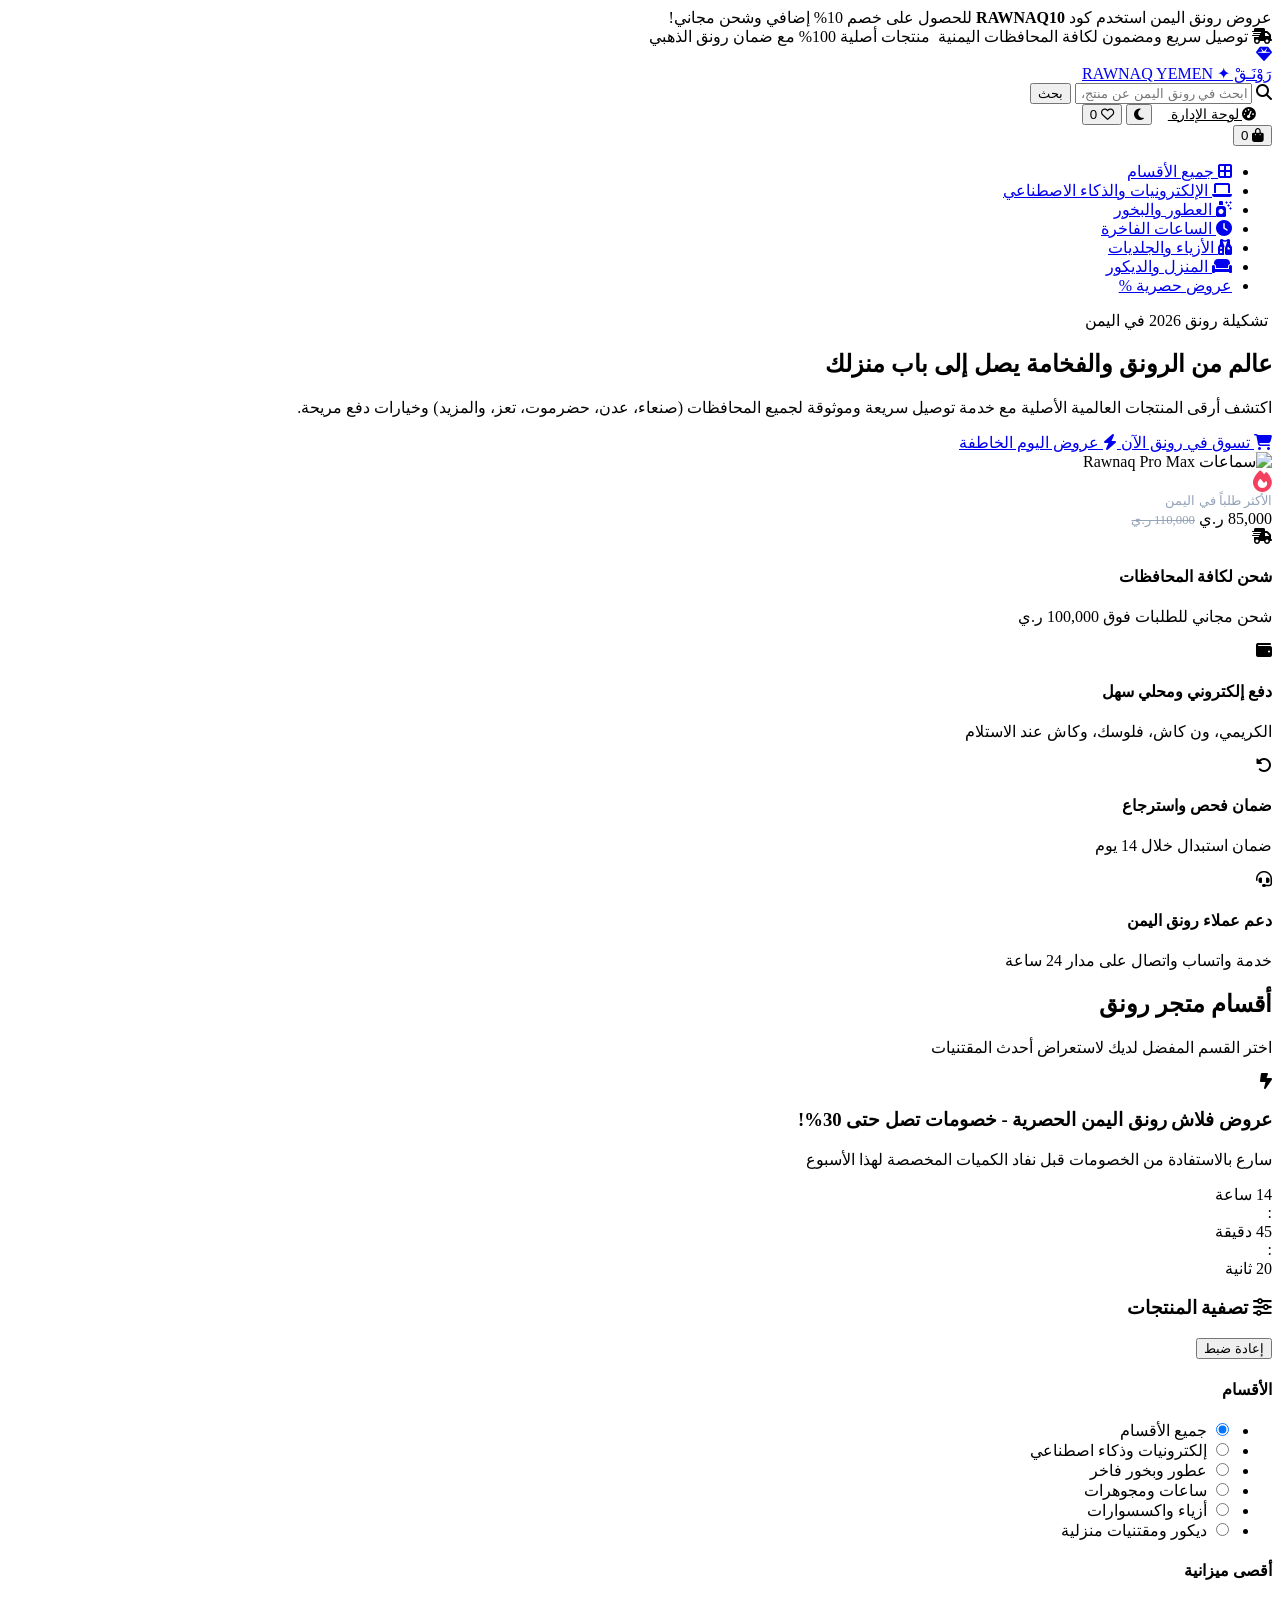
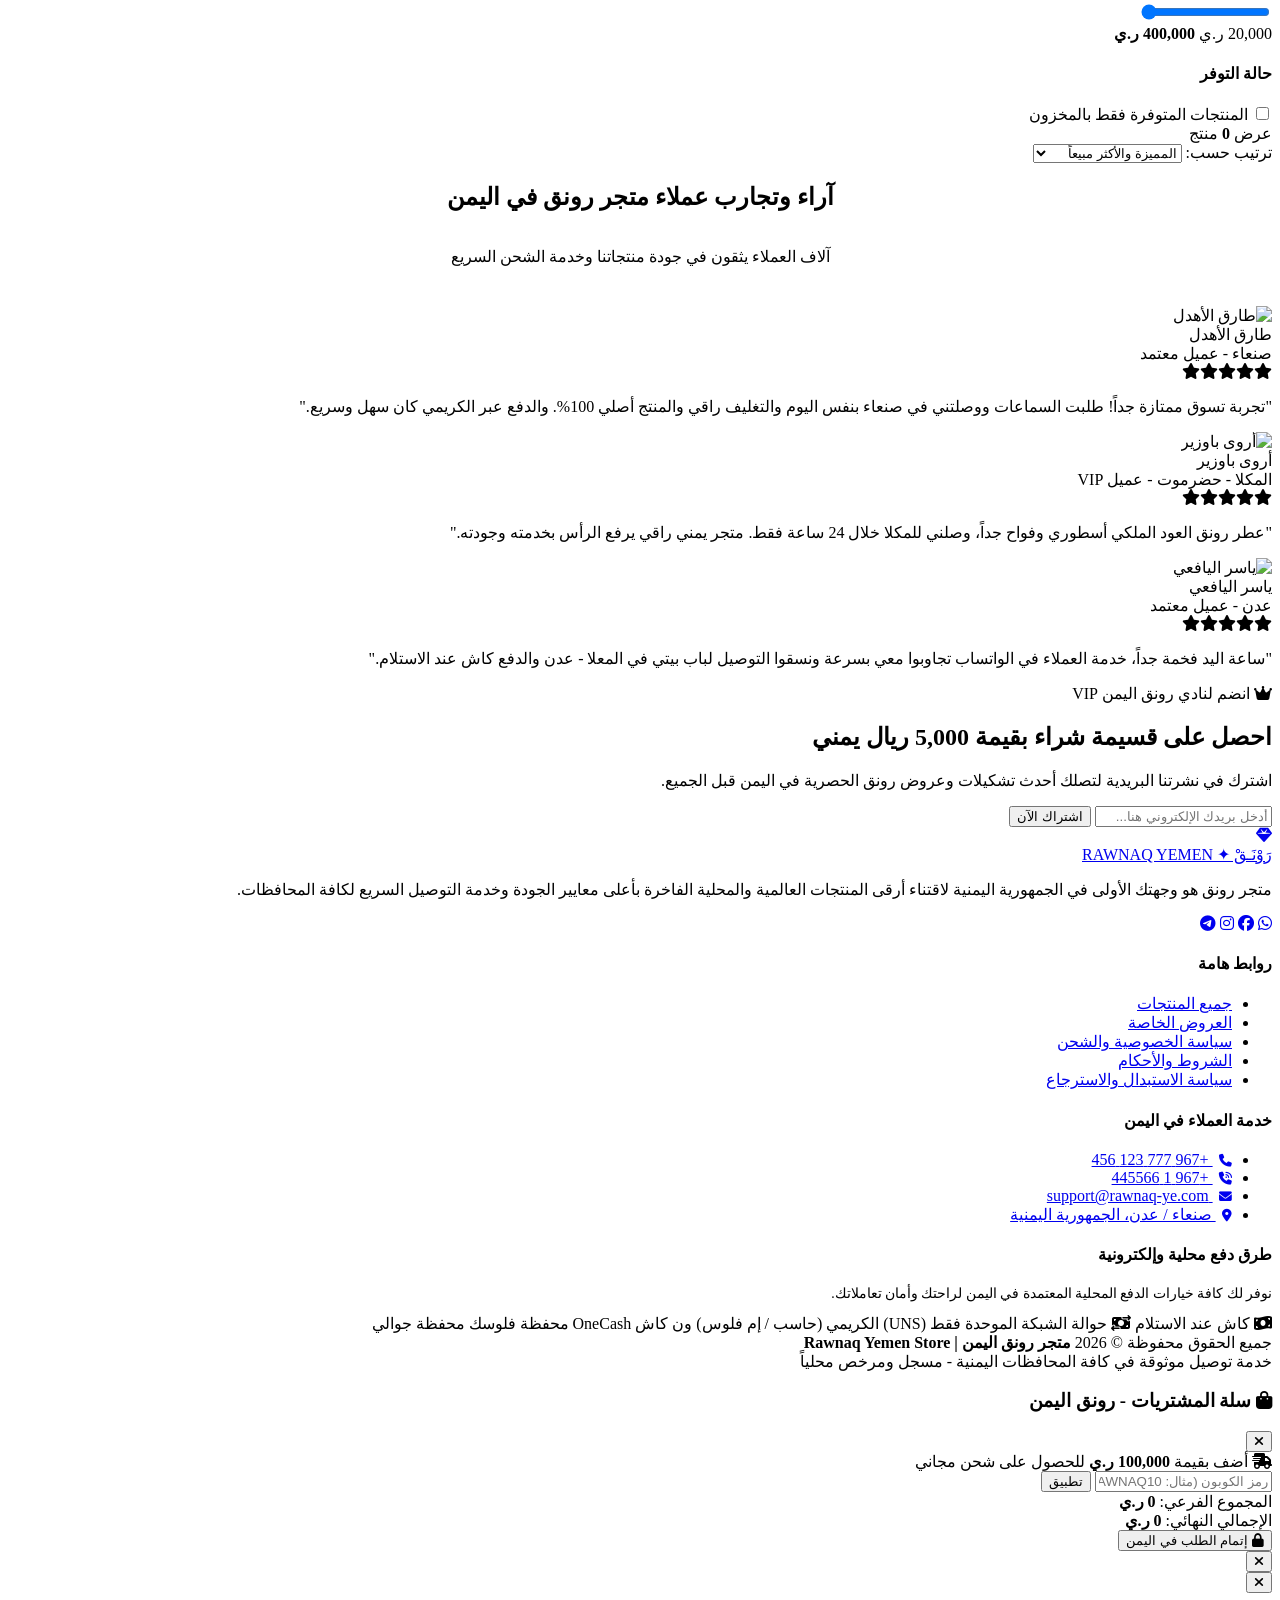
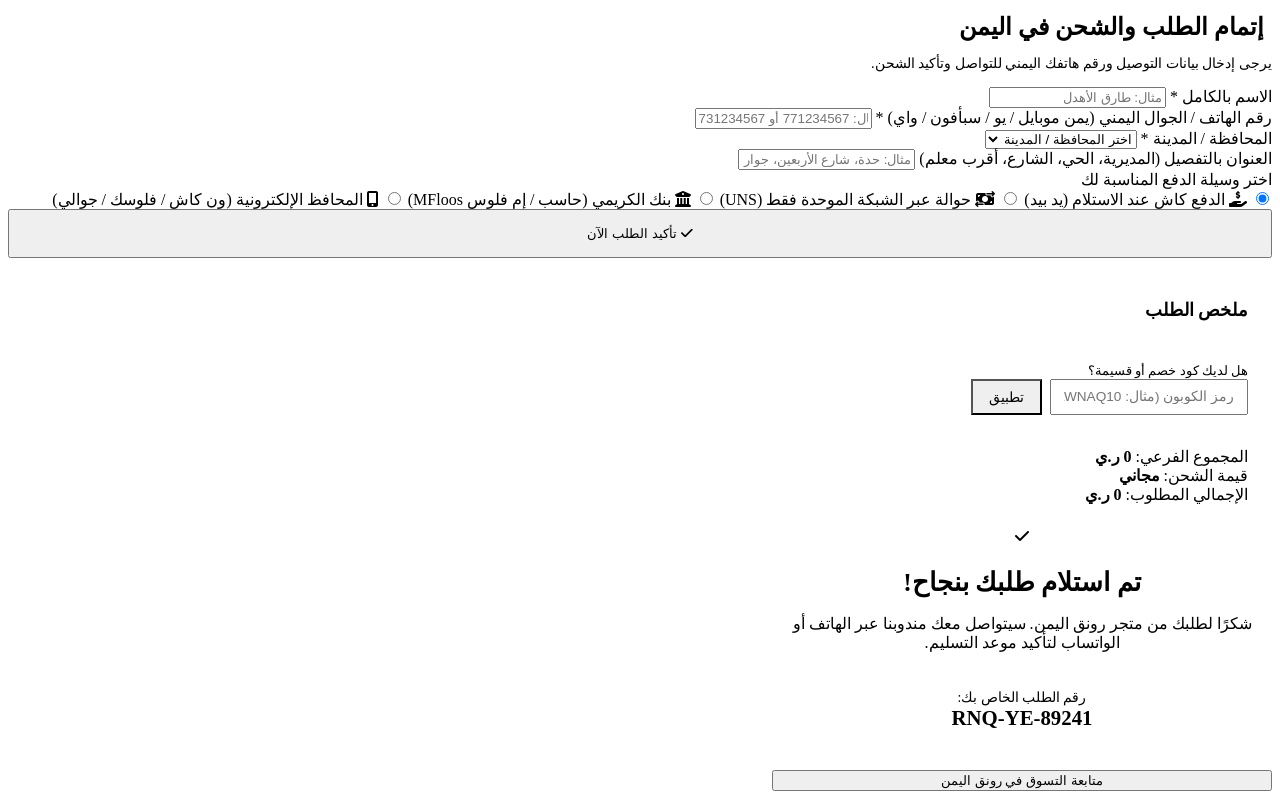
==== index.html @ 2ea44584 "Add index.html" ====
<!DOCTYPE html>
<html lang="ar" dir="rtl" data-theme="light">
<head>
    <meta charset="UTF-8">
    <meta name="viewport" content="width=device-width, initial-scale=1.0">
    <title>متجر رونق اليمن | RAWNAQ YEMEN STORE - تجربة التسوق العصرية والفاخرة</title>
    <meta name="description" content="متجر رونق الإلكتروني في اليمن - وجهتك الأولى لأرقى الإلكترونيات، العطور، الساعات الفاخرة، والأزياء الراقية بأفضل الأسعار وأسرع توصيل لكافة المحافظات اليمنية.">
    <meta name="keywords" content="متجر رونق اليمن, تسوق أونلاين اليمن, صنعاء, عدن, حضرموت, عطور فاخرة, إلكترونيات, rawnaq yemen">
    
    <!-- الأيقونات والخطوط -->
    <link rel="stylesheet" href="https://cdnjs.cloudflare.com/ajax/libs/font-awesome/6.5.1/css/all.min.css">
    
    <!-- ملف التصميم الأساسي -->
    <link rel="stylesheet" href="css/style.css">
</head>
<body>

    <!-- ==========================================
         الشريط الإعلاني العلوي (Announcement Bar)
         ========================================== -->
    <div class="top-bar">
        <div class="container">
            <div class="announcement-text">
                <span class="announcement-badge">عروض رونق اليمن</span>
                <span>استخدم كود <strong>RAWNAQ10</strong> للحصول على خصم 10% إضافي وشحن مجاني!</span>
            </div>
            <div class="top-bar-links">
                <span><i class="fa-solid fa-truck-fast"></i> توصيل سريع ومضمون لكافة المحافظات اليمنية</span>
                <span><i class="fa-solid fa-shield-check"></i> منتجات أصلية 100% مع ضمان رونق الذهبي</span>
            </div>
        </div>
    </div>

    <!-- ==========================================
         الهيدر الرئيسي العصري (Main Header)
         ========================================== -->
    <header class="site-header">
        <div class="container">
            <div class="header-inner">
                
                <!-- شعار متجر رونق -->
                <a href="index.html" class="logo">
                    <div class="logo-icon">
                        <i class="fa-solid fa-gem"></i>
                    </div>
                    <div class="logo-text">
                        <span class="logo-title">رَوْنَـقْ <span>✦</span></span>
                        <span class="logo-subtitle">RAWNAQ YEMEN</span>
                    </div>
                </a>

                <!-- شريط البحث المباشر -->
                <div class="search-wrapper">
                    <div class="search-bar">
                        <i class="fa-solid fa-magnifying-glass search-icon"></i>
                        <input type="text" id="headerSearchInput" class="search-input" placeholder="ابحث في رونق اليمن عن منتج، عطر، سماعات، ساعة..." autocomplete="off">
                        <button class="search-btn">بحث</button>
                    </div>
                    <div id="searchResultsDropdown" class="search-results-dropdown"></div>
                </div>

                <!-- أزرار الإجراءات السريعة -->
                <div class="header-actions">
                    <!-- زر الانتقال للوحة الإدارة -->
                    <a href="admin.html" class="btn-outline" style="border-color: var(--brand-primary); color: var(--brand-primary); padding: 0.45rem 1rem; font-size: 0.85rem; background: var(--brand-primary-light); border-radius: var(--radius-full);" title="لوحة تحكم الإدارة">
                        <i class="fa-solid fa-gauge-high"></i> لوحة الإدارة
                    </a>

                    <!-- زر تبديل الوضع الليلي -->
                    <button class="action-btn" id="themeToggleBtn" title="تبديل المظهر">
                        <i class="fa-solid fa-moon"></i>
                    </button>

                    <!-- زر المفضلة -->
                    <button class="action-btn" id="wishlistBtn" onclick="showToast('يمكنك تصفح منتجاتك المفضلة المميزة بالقلب في رونق', 'info', 'fa-heart')" title="المفضلة">
                        <i class="fa-regular fa-heart"></i>
                        <span class="action-badge" id="wishlistBadge">0</span>
                    </button>

                    <!-- زر سلة المشتريات -->
                    <div class="cart-btn-wrapper">
                        <button class="action-btn" id="openCartBtn" title="سلة المشتريات">
                            <i class="fa-solid fa-bag-shopping"></i>
                            <span class="action-badge" id="cartBadge">0</span>
                        </button>
                    </div>
                </div>

            </div>
        </div>

        <!-- شريط التصنيفات السريعة -->
        <nav class="nav-bar">
            <div class="container nav-inner">
                <ul class="nav-links">
                    <li><a href="#catalogSection" class="nav-link active" onclick="selectCategory('all')"><i class="fa-solid fa-border-all"></i> جميع الأقسام</a></li>
                    <li><a href="#catalogSection" class="nav-link" onclick="selectCategory('electronics')"><i class="fa-solid fa-laptop"></i> الإلكترونيات والذكاء الاصطناعي</a></li>
                    <li><a href="#catalogSection" class="nav-link" onclick="selectCategory('perfumes')"><i class="fa-solid fa-spray-can-sparkles"></i> العطور والبخور</a></li>
                    <li><a href="#catalogSection" class="nav-link" onclick="selectCategory('watches')"><i class="fa-solid fa-clock"></i> الساعات الفاخرة</a></li>
                    <li><a href="#catalogSection" class="nav-link" onclick="selectCategory('fashion')"><i class="fa-solid fa-vest-patches"></i> الأزياء والجلديات</a></li>
                    <li><a href="#catalogSection" class="nav-link" onclick="selectCategory('home')"><i class="fa-solid fa-couch"></i> المنزل والديكور</a></li>
                    <li><a href="#flashSale" class="nav-link"><span class="hot-deal-pill">عروض حصرية %</span></a></li>
                </ul>
            </div>
        </nav>
    </header>

    <!-- ==========================================
         قسم البانر الترويجي الفاخر لمتجر رونق (Hero Section)
         ========================================== -->
    <section class="hero-section">
        <div class="container">
            <div class="hero-card">
                <div class="hero-content">
                    <span class="hero-badge"><i class="fa-solid fa-sparkles"></i> تشكيلة رونق 2026 في اليمن</span>
                    <h1 class="hero-title">عالم من <span>الرونق والفخامة</span> يصل إلى باب منزلك</h1>
                    <p class="hero-desc">اكتشف أرقى المنتجات العالمية الأصلية مع خدمة توصيل سريعة وموثوقة لجميع المحافظات (صنعاء، عدن، حضرموت، تعز، والمزيد) وخيارات دفع مريحة.</p>
                    
                    <div class="hero-actions">
                        <a href="#catalogSection" class="btn-primary">
                            <i class="fa-solid fa-cart-shopping"></i> تسوق في رونق الآن
                        </a>
                        <a href="#flashSale" class="btn-outline">
                            <i class="fa-solid fa-bolt"></i> عروض اليوم الخاطفة
                        </a>
                    </div>
                </div>

                <div class="hero-image-box">
                    <img src="https://images.unsplash.com/photo-1505740420928-5e560c06d30e?auto=format&fit=crop&w=800&q=80" alt="سماعات Rawnaq Pro Max" class="hero-product-img">
                    <div class="hero-floating-badge">
                        <i class="fa-solid fa-fire" style="color: #f43f5e; font-size: 1.35rem;"></i>
                        <div>
                            <div style="font-size: 0.8rem; color: #94a3b8;">الأكثر طلباً في اليمن</div>
                            <div class="price-tag">85,000 ر.ي <span style="font-size: 0.8rem; text-decoration: line-through; color: #94a3b8;">110,000 ر.ي</span></div>
                        </div>
                    </div>
                </div>
            </div>
        </div>
    </section>

    <!-- ==========================================
         شريط مميزات وثقة المتجر (Trust Features)
         ========================================== -->
    <section class="trust-features">
        <div class="container">
            <div class="features-grid">
                <div class="feature-box">
                    <div class="feature-icon-wrapper">
                        <i class="fa-solid fa-truck-fast"></i>
                    </div>
                    <div class="feature-info">
                        <h4>شحن لكافة المحافظات</h4>
                        <p>شحن مجاني للطلبات فوق 100,000 ر.ي</p>
                    </div>
                </div>

                <div class="feature-box">
                    <div class="feature-icon-wrapper">
                        <i class="fa-solid fa-wallet"></i>
                    </div>
                    <div class="feature-info">
                        <h4>دفع إلكتروني ومحلي سهل</h4>
                        <p>الكريمي، ون كاش، فلوسك، وكاش عند الاستلام</p>
                    </div>
                </div>

                <div class="feature-box">
                    <div class="feature-icon-wrapper">
                        <i class="fa-solid fa-rotate-left"></i>
                    </div>
                    <div class="feature-info">
                        <h4>ضمان فحص واسترجاع</h4>
                        <p>ضمان استبدال خلال 14 يوم</p>
                    </div>
                </div>

                <div class="feature-box">
                    <div class="feature-icon-wrapper">
                        <i class="fa-solid fa-headset"></i>
                    </div>
                    <div class="feature-info">
                        <h4>دعم عملاء رونق اليمن</h4>
                        <p>خدمة واتساب واتصال على مدار 24 ساعة</p>
                    </div>
                </div>
            </div>
        </div>
    </section>

    <!-- ==========================================
         قسم شريط التصنيفات (Categories Bar)
         ========================================== -->
    <section class="categories-section">
        <div class="container">
            <div class="section-header">
                <div>
                    <h2 class="section-title">أقسام متجر رونق</h2>
                    <p class="section-subtitle">اختر القسم المفضل لديك لاستعراض أحدث المقتنيات</p>
                </div>
            </div>
            <div class="categories-nav" id="categoriesNav">
                <!-- يتم توليدها تلقائياً عبر JavaScript -->
            </div>
        </div>
    </section>

    <!-- ==========================================
         بانر العروض الخاطفة والعداد التنازلي (Flash Sale)
         ========================================== -->
    <section class="flash-sale-section" id="flashSale">
        <div class="container">
            <div class="flash-sale-banner">
                <div class="flash-left">
                    <i class="fa-solid fa-bolt-lightning flash-icon"></i>
                    <div class="flash-text">
                        <h3>عروض فلاش رونق اليمن الحصرية - خصومات تصل حتى 30%!</h3>
                        <p>سارع بالاستفادة من الخصومات قبل نفاد الكميات المخصصة لهذا الأسبوع</p>
                    </div>
                </div>

                <div class="countdown-box">
                    <div class="time-card">
                        <span class="time-num" id="flashHours">14</span>
                        <span class="time-label">ساعة</span>
                    </div>
                    <span class="time-colon">:</span>
                    <div class="time-card">
                        <span class="time-num" id="flashMinutes">45</span>
                        <span class="time-label">دقيقة</span>
                    </div>
                    <span class="time-colon">:</span>
                    <div class="time-card">
                        <span class="time-num" id="flashSeconds">20</span>
                        <span class="time-label">ثانية</span>
                    </div>
                </div>
            </div>
        </div>
    </section>

    <!-- ==========================================
         دليل المنتجات والتصفية (Main Catalog)
         ========================================== -->
    <section class="catalog-section" id="catalogSection">
        <div class="container">
            
            <div class="catalog-layout">
                
                <!-- الفلتر الجانبي (Filters Sidebar) -->
                <aside class="filter-sidebar">
                    <div class="filter-header">
                        <h3><i class="fa-solid fa-sliders"></i> تصفية المنتجات</h3>
                        <button class="reset-filters-btn" onclick="resetAllFilters()">إعادة ضبط</button>
                    </div>

                    <!-- فلتر الأقسام -->
                    <div class="filter-group">
                        <h4 class="filter-group-title">الأقسام</h4>
                        <ul class="filter-list">
                            <li>
                                <label class="filter-radio-label">
                                    <input type="radio" name="categoryFilter" value="all" checked>
                                    <span>جميع الأقسام</span>
                                </label>
                            </li>
                            <li>
                                <label class="filter-radio-label">
                                    <input type="radio" name="categoryFilter" value="electronics">
                                    <span>إلكترونيات وذكاء اصطناعي</span>
                                </label>
                            </li>
                            <li>
                                <label class="filter-radio-label">
                                    <input type="radio" name="categoryFilter" value="perfumes">
                                    <span>عطور وبخور فاخر</span>
                                </label>
                            </li>
                            <li>
                                <label class="filter-radio-label">
                                    <input type="radio" name="categoryFilter" value="watches">
                                    <span>ساعات ومجوهرات</span>
                                </label>
                            </li>
                            <li>
                                <label class="filter-radio-label">
                                    <input type="radio" name="categoryFilter" value="fashion">
                                    <span>أزياء واكسسوارات</span>
                                </label>
                            </li>
                            <li>
                                <label class="filter-radio-label">
                                    <input type="radio" name="categoryFilter" value="home">
                                    <span>ديكور ومقتنيات منزلية</span>
                                </label>
                            </li>
                        </ul>
                    </div>

                    <!-- فلتر نطاق السعر -->
                    <div class="filter-group">
                        <h4 class="filter-group-title">أقصى ميزانية</h4>
                        <input type="range" id="priceRange" class="price-range-slider" min="20000" max="400000" step="10000" value="400000">
                        <div class="price-values">
                            <span>20,000 ر.ي</span>
                            <span id="maxPriceDisplay" style="color: var(--brand-primary); font-weight: 800;">400,000 ر.ي</span>
                        </div>
                    </div>

                    <!-- فلتر التوفر -->
                    <div class="filter-group">
                        <h4 class="filter-group-title">حالة التوفر</h4>
                        <label class="filter-checkbox-label">
                            <input type="checkbox" id="inStockOnly">
                            <span>المنتجات المتوفرة فقط بالمخزون</span>
                        </label>
                    </div>

                </aside>

                <!-- شبكة المنتجات وأدوات التحكم -->
                <main class="catalog-main">
                    
                    <!-- شريط تحكم الفرز والعدد -->
                    <div class="catalog-controls">
                        <div class="product-count" id="productCount">
                            عرض <strong>0</strong> منتج
                        </div>

                        <div class="sort-wrapper">
                            <label for="sortSelect">ترتيب حسب:</label>
                            <select id="sortSelect" class="sort-select">
                                <option value="featured">المميزة والأكثر مبيعاً</option>
                                <option value="price-asc">السعر: من الأقل للأعلى</option>
                                <option value="price-desc">السعر: من الأعلى للأقل</option>
                                <option value="rating">الأعلى تقييماً</option>
                                <option value="discount">أعلى نسبة خصم</option>
                            </select>
                        </div>
                    </div>

                    <!-- شبكة المنتجات -->
                    <div class="products-grid" id="productsGrid">
                        <!-- يتم حقن بطاقات المنتجات ديناميكياً هنا -->
                    </div>

                </main>

            </div>

        </div>
    </section>

    <!-- ==========================================
         قسم آراء وتقييمات العملاء (Testimonials)
         ========================================== -->
    <section class="testimonials-section">
        <div class="container">
            <div class="section-header" style="justify-content: center; text-align: center; margin-bottom: 2.5rem;">
                <div>
                    <h2 class="section-title" style="display: inline-block;">آراء وتجارب عملاء متجر رونق في اليمن</h2>
                    <p class="section-subtitle">آلاف العملاء يثقون في جودة منتجاتنا وخدمة الشحن السريع</p>
                </div>
            </div>

            <div class="reviews-grid">
                <div class="review-card">
                    <div class="reviewer-profile">
                        <img src="https://images.unsplash.com/photo-1534528741775-53994a69daeb?auto=format&fit=crop&w=150&q=80" alt="طارق الأهدل" class="reviewer-avatar">
                        <div>
                            <div class="reviewer-name">طارق الأهدل</div>
                            <div class="reviewer-city">صنعاء - عميل معتمد</div>
                        </div>
                    </div>
                    <div class="stars">
                        <i class="fa-solid fa-star"></i><i class="fa-solid fa-star"></i><i class="fa-solid fa-star"></i><i class="fa-solid fa-star"></i><i class="fa-solid fa-star"></i>
                    </div>
                    <p class="review-text">"تجربة تسوق ممتازة جداً! طلبت السماعات ووصلتني في صنعاء بنفس اليوم والتغليف راقي والمنتج أصلي 100%. والدفع عبر الكريمي كان سهل وسريع."</p>
                </div>

                <div class="review-card">
                    <div class="reviewer-profile">
                        <img src="https://images.unsplash.com/photo-1517841905240-472988babdf9?auto=format&fit=crop&w=150&q=80" alt="أروى باوزير" class="reviewer-avatar">
                        <div>
                            <div class="reviewer-name">أروى باوزير</div>
                            <div class="reviewer-city">المكلا - حضرموت - عميل VIP</div>
                        </div>
                    </div>
                    <div class="stars">
                        <i class="fa-solid fa-star"></i><i class="fa-solid fa-star"></i><i class="fa-solid fa-star"></i><i class="fa-solid fa-star"></i><i class="fa-solid fa-star"></i>
                    </div>
                    <p class="review-text">"عطر رونق العود الملكي أسطوري وفواح جداً، وصلني للمكلا خلال 24 ساعة فقط. متجر يمني راقي يرفع الرأس بخدمته وجودته."</p>
                </div>

                <div class="review-card">
                    <div class="reviewer-profile">
                        <img src="https://images.unsplash.com/photo-1507003211169-0a1dd7228f2d?auto=format&fit=crop&w=150&q=80" alt="ياسر اليافعي" class="reviewer-avatar">
                        <div>
                            <div class="reviewer-name">ياسر اليافعي</div>
                            <div class="reviewer-city">عدن - عميل معتمد</div>
                        </div>
                    </div>
                    <div class="stars">
                        <i class="fa-solid fa-star"></i><i class="fa-solid fa-star"></i><i class="fa-solid fa-star"></i><i class="fa-solid fa-star"></i><i class="fa-solid fa-star"></i>
                    </div>
                    <p class="review-text">"ساعة اليد فخمة جداً، خدمة العملاء في الواتساب تجاوبوا معي بسرعة ونسقوا التوصيل لباب بيتي في المعلا - عدن والدفع كاش عند الاستلام."</p>
                </div>
            </div>
        </div>
    </section>

    <!-- ==========================================
         قسم النشرة البريدية ونادي VIP
         ========================================== -->
    <section class="newsletter-section">
        <div class="container">
            <div class="newsletter-box">
                <span class="hero-badge" style="background: rgba(255, 255, 255, 0.12); border-color: rgba(255,255,255,0.25);"><i class="fa-solid fa-crown"></i> انضم لنادي رونق اليمن VIP</span>
                <h2>احصل على قسيمة شراء بقيمة 5,000 ريال يمني</h2>
                <p>اشترك في نشرتنا البريدية لتصلك أحدث تشكيلات وعروض رونق الحصرية في اليمن قبل الجميع.</p>
                
                <form id="newsletterForm" class="newsletter-form">
                    <input type="email" id="newsletterEmail" class="newsletter-input" placeholder="أدخل بريدك الإلكتروني هنا..." required>
                    <button type="submit" class="btn-primary">اشتراك الآن</button>
                </form>
            </div>
        </div>
    </section>

    <!-- ==========================================
         الفوتر الاحترافي (Footer)
         ========================================== -->
    <footer class="site-footer">
        <div class="container">
            <div class="footer-grid">
                
                <!-- نبذة عن المتجر -->
                <div class="footer-col">
                    <a href="index.html" class="logo" style="margin-bottom: 1rem;">
                        <div class="logo-icon">
                            <i class="fa-solid fa-gem"></i>
                        </div>
                        <div class="logo-text">
                            <span class="logo-title">رَوْنَـقْ <span>✦</span></span>
                            <span class="logo-subtitle">RAWNAQ YEMEN</span>
                        </div>
                    </a>
                    <p class="footer-desc">متجر رونق هو وجهتك الأولى في الجمهورية اليمنية لاقتناء أرقى المنتجات العالمية والمحلية الفاخرة بأعلى معايير الجودة وخدمة التوصيل السريع لكافة المحافظات.</p>
                    <div class="social-links">
                        <a href="#" class="social-icon"><i class="fa-brands fa-whatsapp"></i></a>
                        <a href="#" class="social-icon"><i class="fa-brands fa-facebook"></i></a>
                        <a href="#" class="social-icon"><i class="fa-brands fa-instagram"></i></a>
                        <a href="#" class="social-icon"><i class="fa-brands fa-telegram"></i></a>
                    </div>
                </div>

                <!-- روابط سريعة -->
                <div class="footer-col">
                    <h4>روابط هامة</h4>
                    <ul class="footer-links">
                        <li><a href="#catalogSection">جميع المنتجات</a></li>
                        <li><a href="#flashSale">العروض الخاصة</a></li>
                        <li><a href="#">سياسة الخصوصية والشحن</a></li>
                        <li><a href="#">الشروط والأحكام</a></li>
                        <li><a href="#">سياسة الاستبدال والاسترجاع</a></li>
                    </ul>
                </div>

                <!-- خدمة العملاء -->
                <div class="footer-col">
                    <h4>خدمة العملاء في اليمن</h4>
                    <ul class="footer-links">
                        <li><a href="tel:+967777123456" style="direction: ltr; text-align: right;"><i class="fa-solid fa-phone" style="font-size: 0.8rem; margin-left: 0.4rem;"></i> +967 777 123 456</a></li>
                        <li><a href="tel:+9671445566" style="direction: ltr; text-align: right;"><i class="fa-solid fa-phone-volume" style="font-size: 0.8rem; margin-left: 0.4rem;"></i> +967 1 445566</a></li>
                        <li><a href="mailto:support@rawnaq-ye.com"><i class="fa-solid fa-envelope" style="font-size: 0.8rem; margin-left: 0.4rem;"></i> support@rawnaq-ye.com</a></li>
                        <li><a href="#"><i class="fa-solid fa-location-dot" style="font-size: 0.8rem; margin-left: 0.4rem;"></i> صنعاء / عدن، الجمهورية اليمنية</a></li>
                    </ul>
                </div>

                <!-- طرق الدفع المعتمدة في اليمن -->
                <div class="footer-col">
                    <h4>طرق دفع محلية وإلكترونية</h4>
                    <p style="font-size: 0.85rem; color: var(--text-secondary); margin-bottom: 0.75rem;">نوفر لك كافة خيارات الدفع المحلية المعتمدة في اليمن لراحتك وأمان تعاملاتك.</p>
                    <div class="payment-badges">
                        <span class="pay-badge"><i class="fa-solid fa-money-bill-wave" style="color: var(--brand-secondary);"></i> كاش عند الاستلام</span>
                        <span class="pay-badge"><i class="fa-solid fa-money-bill-transfer" style="color: var(--brand-primary);"></i> حوالة الشبكة الموحدة فقط (UNS)</span>
                        <span class="pay-badge">الكريمي (حاسب / إم فلوس)</span>
                        <span class="pay-badge">ون كاش OneCash</span>
                        <span class="pay-badge">محفظة فلوسك</span>
                        <span class="pay-badge">محفظة جوالي</span>
                    </div>
                </div>

            </div>

            <div class="footer-bottom">
                <div>جميع الحقوق محفوظة © 2026 <strong>متجر رونق اليمن | Rawnaq Yemen Store</strong></div>
                <div>خدمة توصيل موثوقة في كافة المحافظات اليمنية - مسجل ومرخص محلياً</div>
            </div>
        </div>
    </footer>

    <!-- ==========================================
         سلة المشتريات الجانبية (Cart Drawer)
         ========================================== -->
    <div class="drawer-overlay" id="drawerOverlay"></div>
    <div class="cart-drawer" id="cartDrawer">
        <div class="cart-drawer-header">
            <h3><i class="fa-solid fa-bag-shopping" style="color: var(--brand-primary);"></i> سلة المشتريات - رونق اليمن</h3>
            <button class="close-drawer-btn" id="closeCartBtn">
                <i class="fa-solid fa-xmark"></i>
            </button>
        </div>

        <!-- شريط الشحن المجاني التفاعلي -->
        <div class="free-shipping-bar">
            <div class="shipping-progress-text" id="shippingProgressText">
                <i class="fa-solid fa-truck-fast"></i> أضف بقيمة <strong>100,000 ر.ي</strong> للحصول على شحن مجاني
            </div>
            <div class="shipping-progress-track">
                <div class="shipping-progress-fill" id="shippingProgressFill" style="width: 0%;"></div>
            </div>
        </div>

        <!-- قائمة عناصر السلة -->
        <div class="cart-items-container" id="cartItemsContainer">
            <!-- يتم حقن عناصر السلة عبر JavaScript -->
        </div>

        <!-- الفوتر وحساب الإجمالي والقسائم -->
        <div class="cart-drawer-footer">
            <div class="coupon-section">
                <input type="text" id="couponInput" class="coupon-input" placeholder="رمز الكوبون (مثال: RAWNAQ10)">
                <button class="apply-coupon-btn" onclick="applyCouponCode()">تطبيق</button>
            </div>

            <div class="cart-summary-row">
                <span>المجموع الفرعي:</span>
                <strong id="cartSubtotal">0 ر.ي</strong>
            </div>

            <div class="cart-summary-row" id="cartDiscountRow" style="display: none; color: var(--brand-secondary);">
                <span>خصم الكوبون:</span>
                <strong id="cartDiscount">0 ر.ي</strong>
            </div>

            <div class="cart-summary-row total">
                <span>الإجمالي النهائي:</span>
                <strong class="total-amount" id="cartTotal">0 ر.ي</strong>
            </div>

            <button class="btn-primary checkout-btn" onclick="openCheckoutModal()">
                <i class="fa-solid fa-lock"></i> إتمام الطلب في اليمن
            </button>
        </div>
    </div>

    <!-- ==========================================
         نافذة العرض السريع (Quick View Modal)
         ========================================== -->
    <div class="modal-overlay" id="quickViewOverlay" onclick="if(event.target === this) closeQuickView()">
        <div class="quickview-modal" id="quickViewModal">
            <button class="modal-close-btn" onclick="closeQuickView()">
                <i class="fa-solid fa-xmark"></i>
            </button>
            <div id="quickViewContent">
                <!-- يتم حقن التفاصيل ديناميكياً -->
            </div>
        </div>
    </div>

    <!-- ==========================================
         نافذة إتمام الطلب (Checkout Modal - Yemen)
         ========================================== -->
    <div class="modal-overlay" id="checkoutOverlay" onclick="if(event.target === this) closeCheckoutModal()">
        <div class="checkout-modal">
            <button class="modal-close-btn" onclick="closeCheckoutModal()">
                <i class="fa-solid fa-xmark"></i>
            </button>
            
            <h2 style="font-size: 1.5rem; margin-bottom: 0.5rem; display: flex; align-items: center; gap: 0.5rem;">
                <i class="fa-solid fa-shield-check" style="color: var(--brand-primary);"></i> إتمام الطلب والشحن في اليمن
            </h2>
            <p style="color: var(--text-muted); font-size: 0.9rem;">يرجى إدخال بيانات التوصيل ورقم هاتفك اليمني للتواصل وتأكيد الشحن.</p>

            <div class="checkout-grid">
                
                <!-- نموذج بيانات العميل -->
                <form id="checkoutForm" onsubmit="handleCheckoutSubmit(event)">
                    <div class="form-group">
                        <label class="form-label" for="customerName">الاسم بالكامل *</label>
                        <input type="text" id="customerName" class="form-input" placeholder="مثال: طارق الأهدل" required>
                    </div>

                    <div class="form-group">
                        <label class="form-label" for="customerPhone">رقم الهاتف / الجوال اليمني (يمن موبايل / يو / سبأفون / واي) *</label>
                        <input type="tel" id="customerPhone" class="form-input" placeholder="مثال: 771234567 أو 731234567" style="direction: ltr; text-align: right;" required>
                    </div>

                    <div class="form-group">
                        <label class="form-label" for="customerCity">المحافظة / المدينة *</label>
                        <select id="customerCity" class="form-input" required>
                            <option value="">اختر المحافظة / المدينة</option>
                            <option value="sanaa">صنعاء (أمانة العاصمة)</option>
                            <option value="aden">عدن</option>
                            <option value="taiz">تعز</option>
                            <option value="mukalla">المكلا - حضرموت</option>
                            <option value="seiyun">سيئون - وادي حضرموت</option>
                            <option value="ibb">إب</option>
                            <option value="hodeidah">الحديدة</option>
                            <option value="dhamar">ذمار</option>
                            <option value="marib">مأرب</option>
                            <option value="shabwah">شبوة (عتق)</option>
                            <option value="lahj">لحج وأبين</option>
                            <option value="other">محافظة أخرى</option>
                        </select>
                    </div>

                    <div class="form-group">
                        <label class="form-label" for="customerAddress">العنوان بالتفصيل (المديرية، الحي، الشارع، أقرب معلم)</label>
                        <input type="text" id="customerAddress" class="form-input" placeholder="مثال: حدة، شارع الأربعين، جوار فندق..." required>
                    </div>

                    <div class="form-group">
                        <label class="form-label">اختر وسيلة الدفع المناسبة لك</label>
                        <div class="payment-methods-grid">
                            <label class="payment-method-card active">
                                <input type="radio" name="paymentMethod" value="cod" checked style="accent-color: var(--brand-primary);">
                                <span><i class="fa-solid fa-hand-holding-dollar" style="color: var(--brand-secondary);"></i> الدفع كاش عند الاستلام (يد بيد)</span>
                            </label>
                            <label class="payment-method-card">
                                <input type="radio" name="paymentMethod" value="unified_network" style="accent-color: var(--brand-primary);">
                                <span><i class="fa-solid fa-money-bill-transfer" style="color: var(--brand-primary);"></i> حوالة عبر الشبكة الموحدة فقط (UNS)</span>
                            </label>
                            <label class="payment-method-card">
                                <input type="radio" name="paymentMethod" value="kuraimi" style="accent-color: var(--brand-primary);">
                                <span><i class="fa-solid fa-building-columns"></i> بنك الكريمي (حاسب / إم فلوس MFloos)</span>
                            </label>
                            <label class="payment-method-card">
                                <input type="radio" name="paymentMethod" value="wallets" style="accent-color: var(--brand-primary);">
                                <span><i class="fa-solid fa-mobile-screen-button"></i> المحافظ الإلكترونية (ون كاش / فلوسك / جوالي)</span>
                            </label>
                        </div>
                    </div>

                    <button type="submit" class="btn-primary" style="width: 100%; padding: 0.95rem;">
                        <i class="fa-solid fa-check"></i> تأكيد الطلب الآن
                    </button>
                </form>

                <!-- ملخص الطلب -->
                <div style="background-color: var(--bg-secondary); padding: 1.5rem; border-radius: var(--radius-lg); border: 1px solid var(--border-color); height: fit-content;">
                    <h3 style="font-size: 1.1rem; margin-bottom: 1rem; border-bottom: 1px solid var(--border-color); padding-bottom: 0.5rem;">ملخص الطلب</h3>
                    
                    <div id="checkoutSummaryItems" style="max-height: 180px; overflow-y: auto; margin-bottom: 1rem;">
                        <!-- يتم حقن عناصر الملخص -->
                    </div>

                    <!-- خانة كود الخصم في نافذة إتمام الطلب -->
                    <div class="form-group" style="margin-bottom: 1rem; padding-bottom: 1rem; border-bottom: 1px solid var(--border-color);">
                        <label class="form-label" for="checkoutCouponInput" style="font-size: 0.8rem;">هل لديك كود خصم أو قسيمة؟</label>
                        <div style="display: flex; gap: 0.5rem;">
                            <input type="text" id="checkoutCouponInput" class="form-input" style="padding: 0.5rem 0.75rem; font-size: 0.85rem; text-transform: uppercase;" placeholder="رمز الكوبون (مثال: RAWNAQ10)">
                            <button type="button" class="btn-primary" style="padding: 0.5rem 1rem; font-size: 0.85rem; border-radius: var(--radius-md); white-space: nowrap;" onclick="applyCheckoutCouponCode()">تطبيق</button>
                        </div>
                        <div id="checkoutCouponMsg" style="font-size: 0.75rem; margin-top: 0.35rem; display: none;"></div>
                    </div>

                    <div class="cart-summary-row">
                        <span>المجموع الفرعي:</span>
                        <strong id="checkoutSubtotal">0 ر.ي</strong>
                    </div>

                    <div class="cart-summary-row" id="checkoutDiscountRow" style="display: none; color: var(--brand-secondary);">
                        <span>خصم الكوبون:</span>
                        <strong id="checkoutDiscount">0 ر.ي</strong>
                    </div>

                    <div class="cart-summary-row">
                        <span>قيمة الشحن:</span>
                        <strong style="color: var(--brand-secondary);">مجاني</strong>
                    </div>

                    <div class="cart-summary-row total">
                        <span>الإجمالي المطلوب:</span>
                        <strong class="total-amount" id="checkoutTotal">0 ر.ي</strong>
                    </div>
                </div>

            </div>
        </div>
    </div>

    <!-- ==========================================
         نافذة نجاح الطلب (Order Success Modal)
         ========================================== -->
    <div class="modal-overlay" id="orderSuccessOverlay">
        <div class="checkout-modal" style="max-width: 500px; text-align: center;">
            <div class="success-icon">
                <i class="fa-solid fa-check"></i>
            </div>
            
            <h2 style="font-size: 1.6rem; margin-bottom: 0.5rem;">تم استلام طلبك بنجاح!</h2>
            <p style="color: var(--text-secondary); margin-bottom: 1.25rem;">شكرًا لطلبك من متجر رونق اليمن. سيتواصل معك مندوبنا عبر الهاتف أو الواتساب لتأكيد موعد التسليم.</p>
            
            <div style="background: var(--bg-secondary); padding: 1rem; border-radius: var(--radius-md); margin-bottom: 1.5rem;">
                <span style="font-size: 0.85rem; color: var(--text-muted);">رقم الطلب الخاص بك:</span>
                <div style="font-size: 1.3rem; font-weight: 800; color: var(--brand-primary); font-family: var(--font-heading);" id="confirmedOrderId">RNQ-YE-89241</div>
            </div>

            <button class="btn-primary" style="width: 100%;" onclick="closeSuccessModal()">
                متابعة التسوق في رونق اليمن
            </button>
        </div>
    </div>

    <!-- حاوية الإشعارات المنبثقة -->
    <div class="toast-container"></div>

    <!-- ملفات الجافاسكريبت -->
    <script src="js/data.js"></script>
    <script src="js/app.js"></script>
</body>
</html>
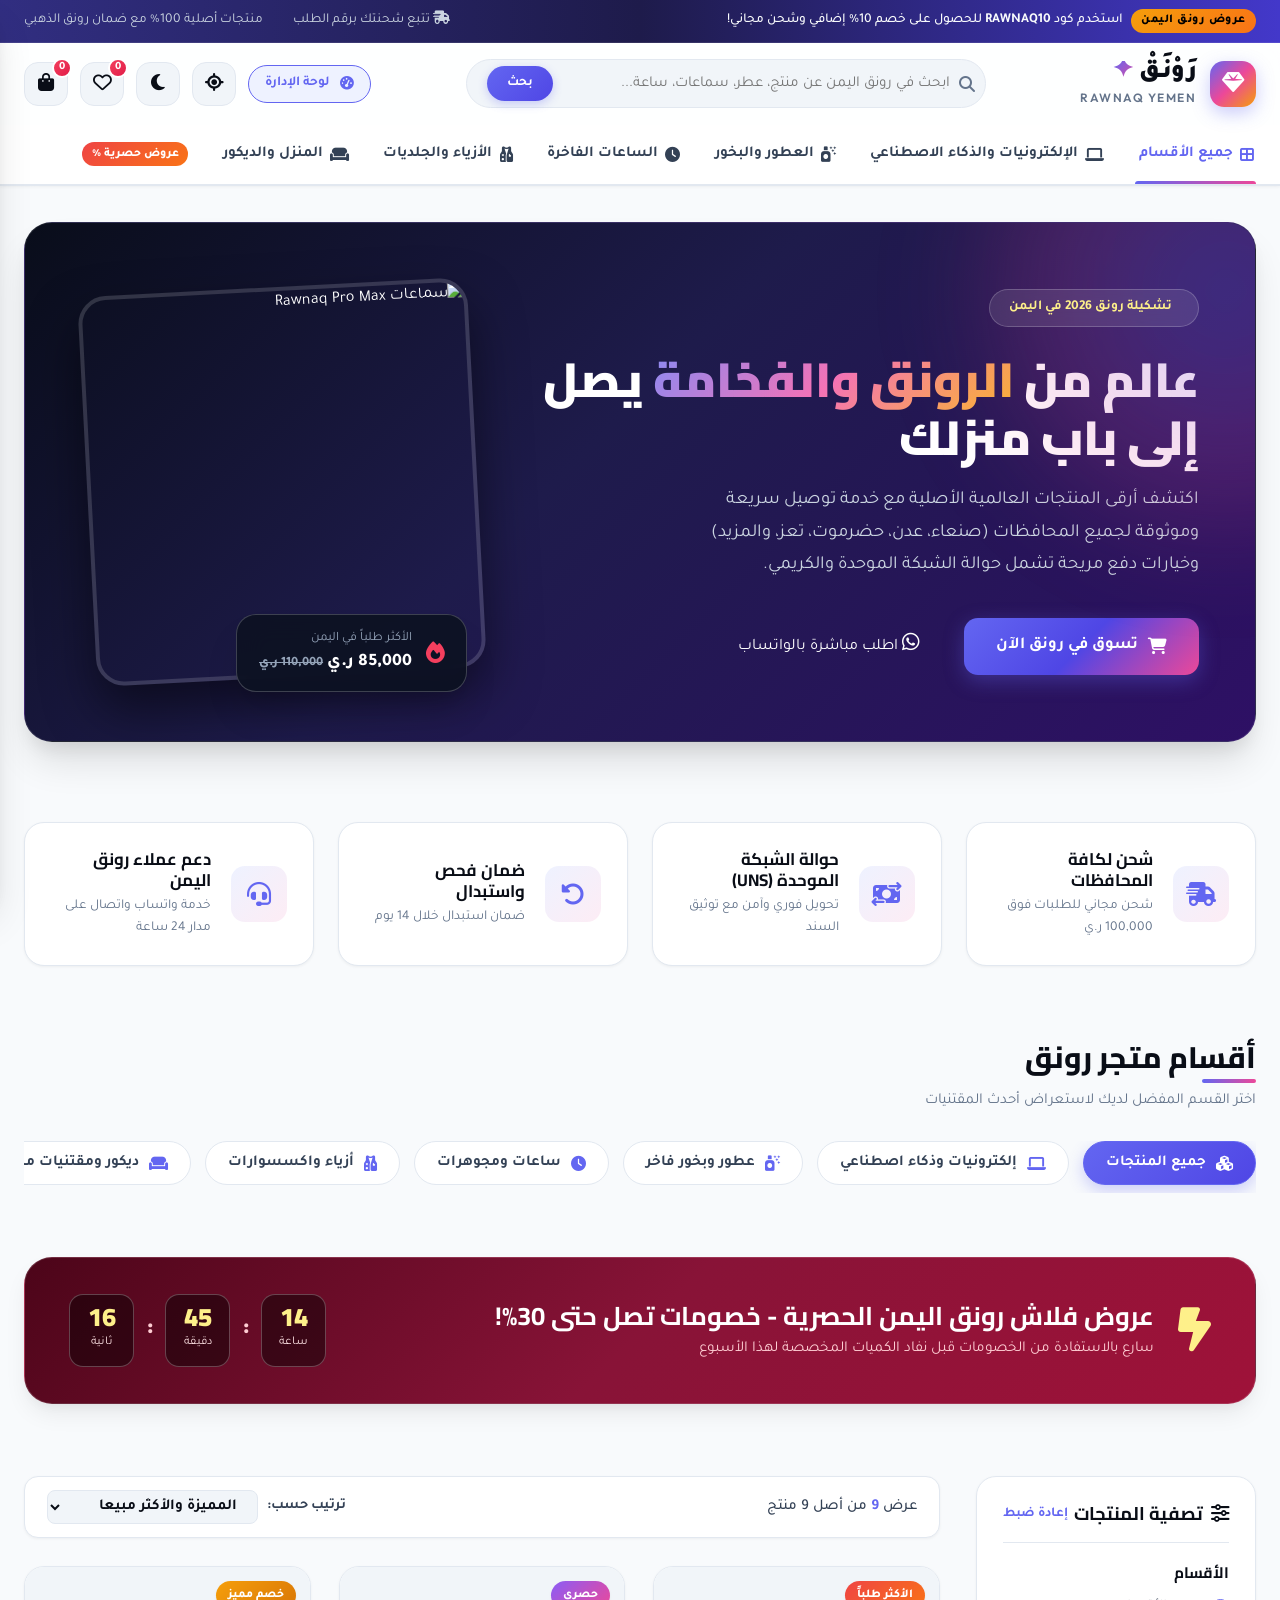
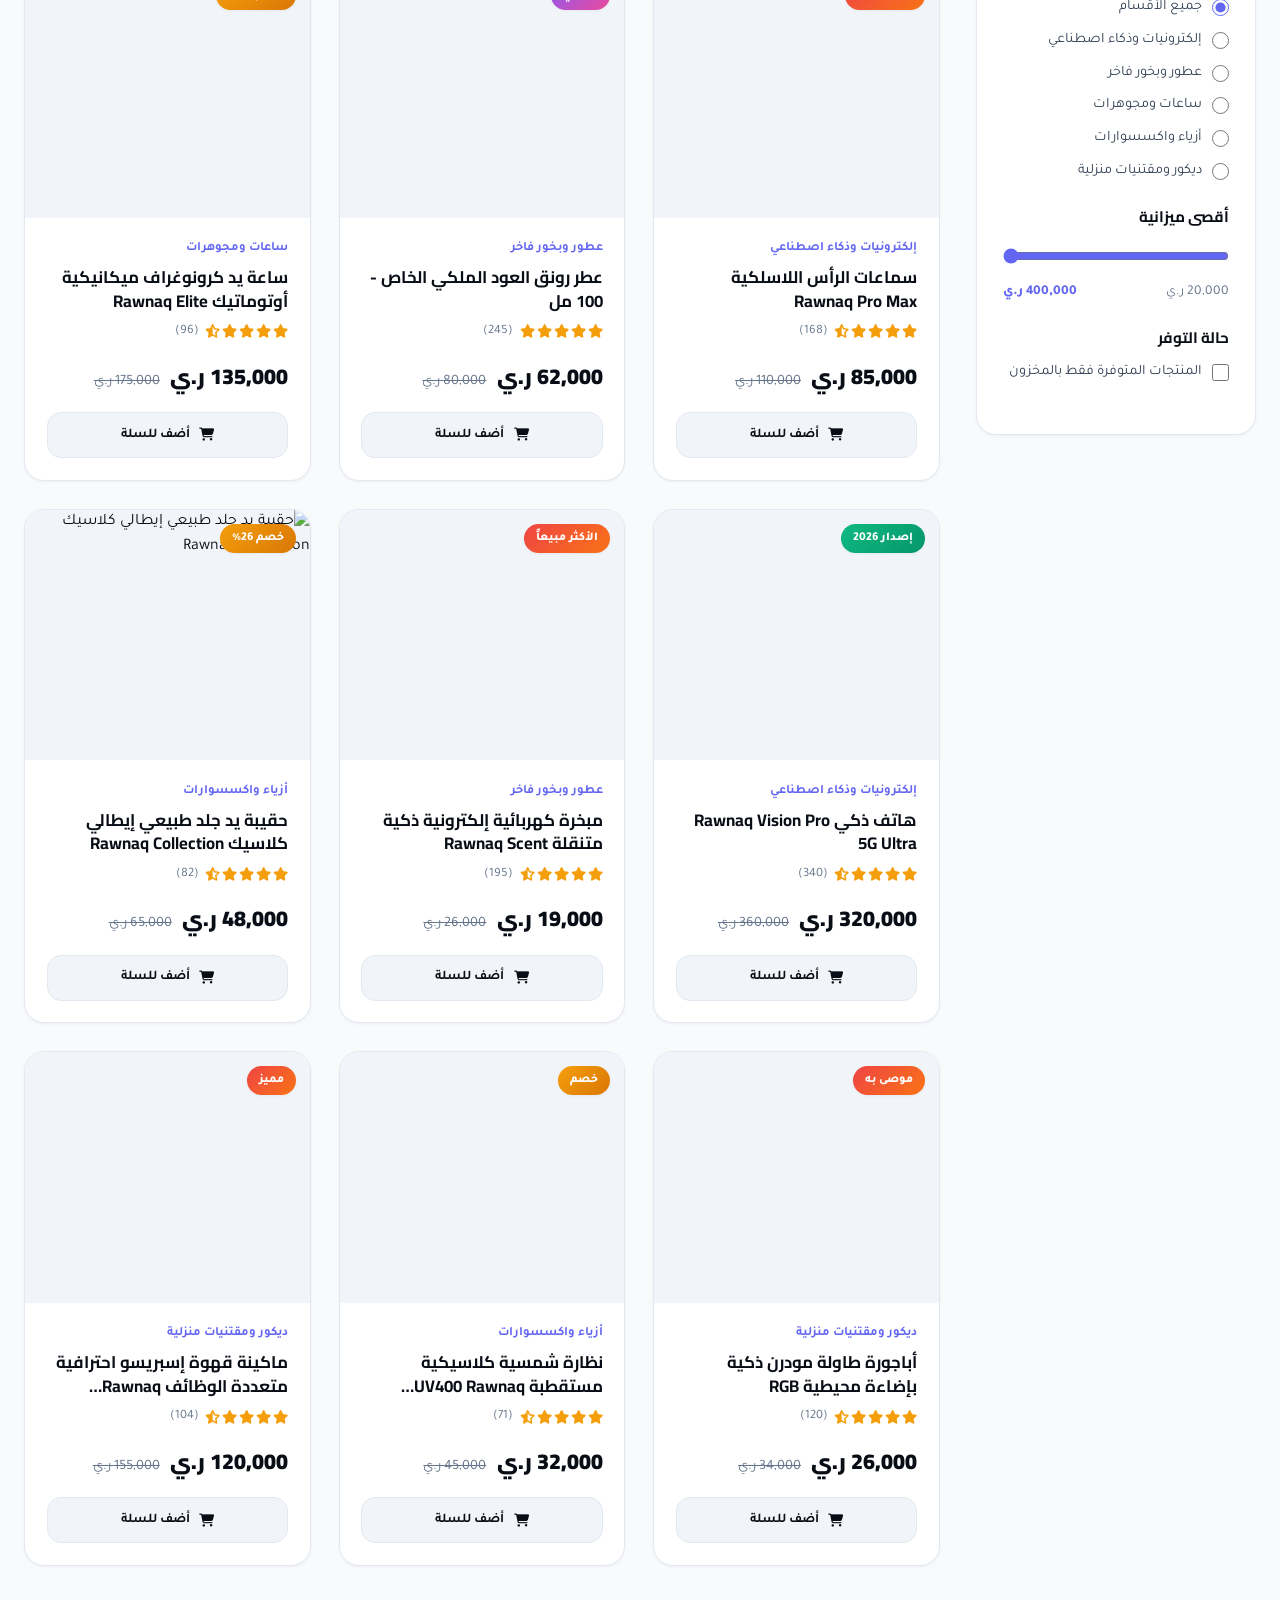
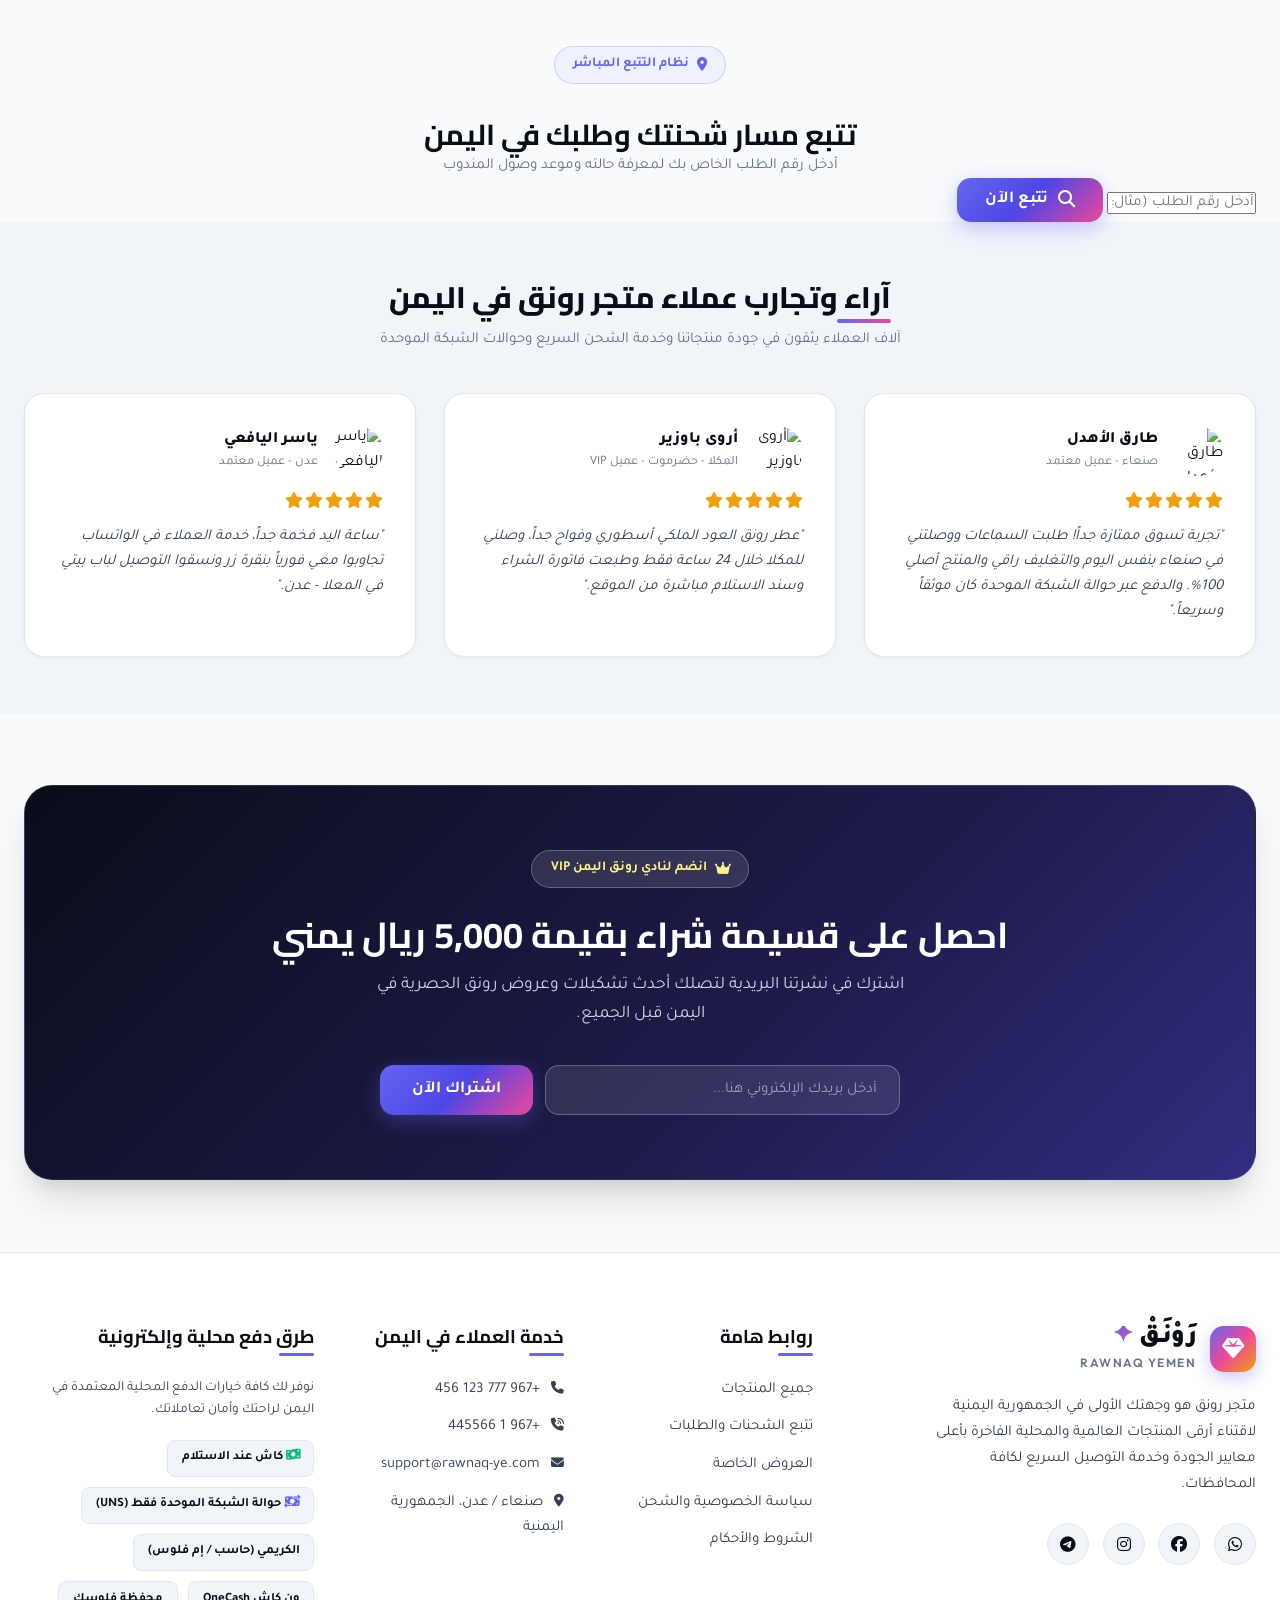
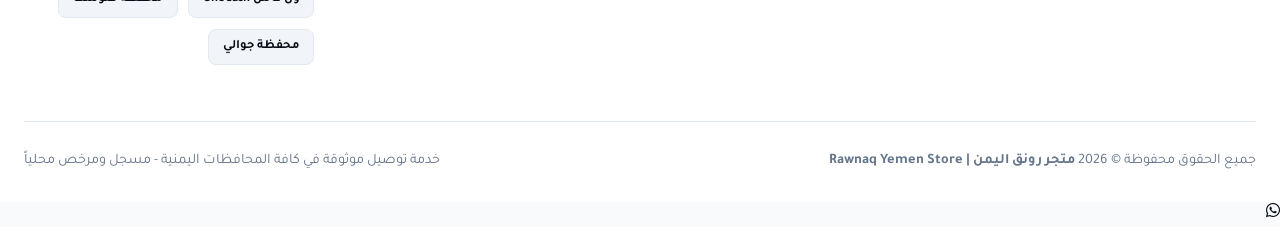
==== commit 95a40a09: "Upgrade index.html - WhatsApp, Tracking, Invoice, UNS, Analytics" ====
--- a/index.html
+++ b/index.html
@@ -25,7 +25,7 @@
                 <span>استخدم كود <strong>RAWNAQ10</strong> للحصول على خصم 10% إضافي وشحن مجاني!</span>
             </div>
             <div class="top-bar-links">
-                <span><i class="fa-solid fa-truck-fast"></i> توصيل سريع ومضمون لكافة المحافظات اليمنية</span>
+                <a href="#orderTrackingSection" style="color: #cbd5e1;"><i class="fa-solid fa-truck-fast"></i> تتبع شحنتك برقم الطلب</a>
                 <span><i class="fa-solid fa-shield-check"></i> منتجات أصلية 100% مع ضمان رونق الذهبي</span>
             </div>
         </div>
@@ -64,6 +64,11 @@
                     <!-- زر الانتقال للوحة الإدارة -->
                     <a href="admin.html" class="btn-outline" style="border-color: var(--brand-primary); color: var(--brand-primary); padding: 0.45rem 1rem; font-size: 0.85rem; background: var(--brand-primary-light); border-radius: var(--radius-full);" title="لوحة تحكم الإدارة">
                         <i class="fa-solid fa-gauge-high"></i> لوحة الإدارة
+                    </a>
+
+                    <!-- زر تتبع الطلب السريع -->
+                    <a href="#orderTrackingSection" class="action-btn" title="تتبع طلبي">
+                        <i class="fa-solid fa-location-crosshairs"></i>
                     </a>
 
                     <!-- زر تبديل الوضع الليلي -->
@@ -114,14 +119,14 @@
                 <div class="hero-content">
                     <span class="hero-badge"><i class="fa-solid fa-sparkles"></i> تشكيلة رونق 2026 في اليمن</span>
                     <h1 class="hero-title">عالم من <span>الرونق والفخامة</span> يصل إلى باب منزلك</h1>
-                    <p class="hero-desc">اكتشف أرقى المنتجات العالمية الأصلية مع خدمة توصيل سريعة وموثوقة لجميع المحافظات (صنعاء، عدن، حضرموت، تعز، والمزيد) وخيارات دفع مريحة.</p>
+                    <p class="hero-desc">اكتشف أرقى المنتجات العالمية الأصلية مع خدمة توصيل سريعة وموثوقة لجميع المحافظات (صنعاء، عدن، حضرموت، تعز، والمزيد) وخيارات دفع مريحة تشمل حوالة الشبكة الموحدة والكريمي.</p>
                     
                     <div class="hero-actions">
                         <a href="#catalogSection" class="btn-primary">
                             <i class="fa-solid fa-cart-shopping"></i> تسوق في رونق الآن
                         </a>
-                        <a href="#flashSale" class="btn-outline">
-                            <i class="fa-solid fa-bolt"></i> عروض اليوم الخاطفة
+                        <a href="https://wa.me/967777123456?text=مرحباً%20متجر%20رونق%20اليمن%20أود%20الاستفسار%20عن%20المنتجات%20المتوفرة" target="_blank" class="btn-whatsapp-direct" style="padding: 0.75rem 1.5rem; font-size: 1rem; border-radius: var(--radius-full);">
+                            <i class="fa-brands fa-whatsapp" style="font-size: 1.25rem;"></i> اطلب مباشرة بالواتساب
                         </a>
                     </div>
                 </div>
@@ -132,7 +137,7 @@
                         <i class="fa-solid fa-fire" style="color: #f43f5e; font-size: 1.35rem;"></i>
                         <div>
                             <div style="font-size: 0.8rem; color: #94a3b8;">الأكثر طلباً في اليمن</div>
-                            <div class="price-tag">85,000 ر.ي <span style="font-size: 0.8rem; text-decoration: line-through; color: #94a3b8;">110,000 ر.ي</span></div>
+                            <div class="price-tag" style="font-size: 1.1rem; font-weight: 800; color: #fff;">85,000 ر.ي <span style="font-size: 0.8rem; text-decoration: line-through; color: #94a3b8;">110,000 ر.ي</span></div>
                         </div>
                     </div>
                 </div>
@@ -158,11 +163,11 @@
 
                 <div class="feature-box">
                     <div class="feature-icon-wrapper">
-                        <i class="fa-solid fa-wallet"></i>
+                        <i class="fa-solid fa-money-bill-transfer"></i>
                     </div>
                     <div class="feature-info">
-                        <h4>دفع إلكتروني ومحلي سهل</h4>
-                        <p>الكريمي، ون كاش، فلوسك، وكاش عند الاستلام</p>
+                        <h4>حوالة الشبكة الموحدة (UNS)</h4>
+                        <p>تحويل فوري وآمن مع توثيق السند</p>
                     </div>
                 </div>
 
@@ -171,7 +176,7 @@
                         <i class="fa-solid fa-rotate-left"></i>
                     </div>
                     <div class="feature-info">
-                        <h4>ضمان فحص واسترجاع</h4>
+                        <h4>ضمان فحص واستبدال</h4>
                         <p>ضمان استبدال خلال 14 يوم</p>
                     </div>
                 </div>
@@ -353,6 +358,34 @@
     </section>
 
     <!-- ==========================================
+         قسم تتبع الشحنات والطلبات التفاعلي (Order Tracking Section)
+         ========================================== -->
+    <section class="order-tracking-section" id="orderTrackingSection">
+        <div class="container">
+            <div class="tracking-card">
+                <div style="text-align: center;">
+                    <span class="hero-badge" style="background: var(--brand-primary-light); color: var(--brand-primary); border-color: rgba(99,102,241,0.25);">
+                        <i class="fa-solid fa-location-dot"></i> نظام التتبع المباشر
+                    </span>
+                    <h2 style="font-size: 1.8rem; margin-top: 0.5rem;">تتبع مسار شحنتك وطلبك في اليمن</h2>
+                    <p style="color: var(--text-muted); font-size: 0.95rem;">أدخل رقم الطلب الخاص بك لمعرفة حالته وموعد وصول المندوب</p>
+                </div>
+
+                <form id="orderTrackingForm" class="tracking-search-bar">
+                    <input type="text" id="trackingOrderInput" class="tracking-input" placeholder="أدخل رقم الطلب (مثال: RNQ-YE-781924)" required>
+                    <button type="submit" class="btn-primary" style="padding: 0.75rem 1.75rem;">
+                        <i class="fa-solid fa-magnifying-glass"></i> تتبع الآن
+                    </button>
+                </form>
+
+                <div id="trackingResultBox" style="display: none;">
+                    <!-- يتم حقن نتائج التتبع ديناميكياً -->
+                </div>
+            </div>
+        </div>
+    </section>
+
+    <!-- ==========================================
          قسم آراء وتقييمات العملاء (Testimonials)
          ========================================== -->
     <section class="testimonials-section">
@@ -360,7 +393,7 @@
             <div class="section-header" style="justify-content: center; text-align: center; margin-bottom: 2.5rem;">
                 <div>
                     <h2 class="section-title" style="display: inline-block;">آراء وتجارب عملاء متجر رونق في اليمن</h2>
-                    <p class="section-subtitle">آلاف العملاء يثقون في جودة منتجاتنا وخدمة الشحن السريع</p>
+                    <p class="section-subtitle">آلاف العملاء يثقون في جودة منتجاتنا وخدمة الشحن السريع وحوالات الشبكة الموحدة</p>
                 </div>
             </div>
 
@@ -376,7 +409,7 @@
                     <div class="stars">
                         <i class="fa-solid fa-star"></i><i class="fa-solid fa-star"></i><i class="fa-solid fa-star"></i><i class="fa-solid fa-star"></i><i class="fa-solid fa-star"></i>
                     </div>
-                    <p class="review-text">"تجربة تسوق ممتازة جداً! طلبت السماعات ووصلتني في صنعاء بنفس اليوم والتغليف راقي والمنتج أصلي 100%. والدفع عبر الكريمي كان سهل وسريع."</p>
+                    <p class="review-text">"تجربة تسوق ممتازة جداً! طلبت السماعات ووصلتني في صنعاء بنفس اليوم والتغليف راقي والمنتج أصلي 100%. والدفع عبر حوالة الشبكة الموحدة كان موثقاً وسريعاً."</p>
                 </div>
 
                 <div class="review-card">
@@ -390,7 +423,7 @@
                     <div class="stars">
                         <i class="fa-solid fa-star"></i><i class="fa-solid fa-star"></i><i class="fa-solid fa-star"></i><i class="fa-solid fa-star"></i><i class="fa-solid fa-star"></i>
                     </div>
-                    <p class="review-text">"عطر رونق العود الملكي أسطوري وفواح جداً، وصلني للمكلا خلال 24 ساعة فقط. متجر يمني راقي يرفع الرأس بخدمته وجودته."</p>
+                    <p class="review-text">"عطر رونق العود الملكي أسطوري وفواح جداً، وصلني للمكلا خلال 24 ساعة فقط وطبعت فاتورة الشراء وسند الاستلام مباشرة من الموقع."</p>
                 </div>
 
                 <div class="review-card">
@@ -404,7 +437,7 @@
                     <div class="stars">
                         <i class="fa-solid fa-star"></i><i class="fa-solid fa-star"></i><i class="fa-solid fa-star"></i><i class="fa-solid fa-star"></i><i class="fa-solid fa-star"></i>
                     </div>
-                    <p class="review-text">"ساعة اليد فخمة جداً، خدمة العملاء في الواتساب تجاوبوا معي بسرعة ونسقوا التوصيل لباب بيتي في المعلا - عدن والدفع كاش عند الاستلام."</p>
+                    <p class="review-text">"ساعة اليد فخمة جداً، خدمة العملاء في الواتساب تجاوبوا معي فورياً بنقرة زر ونسقوا التوصيل لباب بيتي في المعلا - عدن."</p>
                 </div>
             </div>
         </div>
@@ -448,7 +481,7 @@
                     </a>
                     <p class="footer-desc">متجر رونق هو وجهتك الأولى في الجمهورية اليمنية لاقتناء أرقى المنتجات العالمية والمحلية الفاخرة بأعلى معايير الجودة وخدمة التوصيل السريع لكافة المحافظات.</p>
                     <div class="social-links">
-                        <a href="#" class="social-icon"><i class="fa-brands fa-whatsapp"></i></a>
+                        <a href="https://wa.me/967777123456" target="_blank" class="social-icon" title="واتساب"><i class="fa-brands fa-whatsapp"></i></a>
                         <a href="#" class="social-icon"><i class="fa-brands fa-facebook"></i></a>
                         <a href="#" class="social-icon"><i class="fa-brands fa-instagram"></i></a>
                         <a href="#" class="social-icon"><i class="fa-brands fa-telegram"></i></a>
@@ -460,10 +493,10 @@
                     <h4>روابط هامة</h4>
                     <ul class="footer-links">
                         <li><a href="#catalogSection">جميع المنتجات</a></li>
+                        <li><a href="#orderTrackingSection">تتبع الشحنات والطلبات</a></li>
                         <li><a href="#flashSale">العروض الخاصة</a></li>
                         <li><a href="#">سياسة الخصوصية والشحن</a></li>
                         <li><a href="#">الشروط والأحكام</a></li>
-                        <li><a href="#">سياسة الاستبدال والاسترجاع</a></li>
                     </ul>
                 </div>
 
@@ -502,6 +535,14 @@
     </footer>
 
     <!-- ==========================================
+         زر الواتساب العائم للتواصل الفوري (Floating WhatsApp)
+         ========================================== -->
+    <a href="https://wa.me/967777123456?text=مرحباً%20متجر%20رونق%20اليمن%20أود%20الاستفسار%20عن%20الطلب" target="_blank" class="floating-whatsapp-btn" title="تواصل معنا عبر واتساب">
+        <div class="whatsapp-pulse"></div>
+        <i class="fa-brands fa-whatsapp"></i>
+    </a>
+
+    <!-- ==========================================
          سلة المشتريات الجانبية (Cart Drawer)
          ========================================== -->
     <div class="drawer-overlay" id="drawerOverlay"></div>
@@ -550,9 +591,14 @@
                 <strong class="total-amount" id="cartTotal">0 ر.ي</strong>
             </div>
 
-            <button class="btn-primary checkout-btn" onclick="openCheckoutModal()">
-                <i class="fa-solid fa-lock"></i> إتمام الطلب في اليمن
-            </button>
+            <div style="display: flex; flex-direction: column; gap: 0.6rem;">
+                <button class="btn-primary checkout-btn" onclick="openCheckoutModal()">
+                    <i class="fa-solid fa-lock"></i> إتمام الطلب في اليمن
+                </button>
+                <button class="btn-whatsapp-direct" style="width: 100%; padding: 0.75rem;" onclick="sendCartViaWhatsApp()">
+                    <i class="fa-brands fa-whatsapp" style="font-size: 1.15rem;"></i> إرسال السلة وطلبها عبر واتساب
+                </button>
+            </div>
         </div>
     </div>
 
@@ -602,10 +648,10 @@
                         <label class="form-label" for="customerCity">المحافظة / المدينة *</label>
                         <select id="customerCity" class="form-input" required>
                             <option value="">اختر المحافظة / المدينة</option>
-                            <option value="sanaa">صنعاء (أمانة العاصمة)</option>
-                            <option value="aden">عدن</option>
-                            <option value="taiz">تعز</option>
-                            <option value="mukalla">المكلا - حضرموت</option>
+                            <option value="sanaa">صنعاء (أمانة العاصمة - توصيل خلال 24 ساعة)</option>
+                            <option value="aden">عدن (توصيل فوري)</option>
+                            <option value="taiz">تعز (شحن سريع 24-48 ساعة)</option>
+                            <option value="mukalla">المكلا - حضرموت (شحن سريع)</option>
                             <option value="seiyun">سيئون - وادي حضرموت</option>
                             <option value="ibb">إب</option>
                             <option value="hodeidah">الحديدة</option>
@@ -618,7 +664,7 @@
                     </div>
 
                     <div class="form-group">
-                        <label class="form-label" for="customerAddress">العنوان بالتفصيل (المديرية، الحي، الشارع، أقرب معلم)</label>
+                        <label class="form-label" for="customerAddress">العنوان بالتفصيل (المديرية، الحي، الشارع، أقرب معلم) *</label>
                         <input type="text" id="customerAddress" class="form-input" placeholder="مثال: حدة، شارع الأربعين، جوار فندق..." required>
                     </div>
 
@@ -642,6 +688,20 @@
                                 <span><i class="fa-solid fa-mobile-screen-button"></i> المحافظ الإلكترونية (ون كاش / فلوسك / جوالي)</span>
                             </label>
                         </div>
+
+                        <!-- صندوق إرشادات حوالة الشبكة الموحدة -->
+                        <div id="unsInstructionsBox" class="uns-instructions-box" style="display: none;">
+                            <h5><i class="fa-solid fa-circle-info"></i> بيانات التحويل الرسمية عبر الشبكة الموحدة (UNS):</h5>
+                            <div style="margin-top: 0.3rem;">
+                                <div>اسم المستلم: <strong>متجر رونق اليمن المعتمد</strong></div>
+                                <div>رقم الهاتف المعتمد: <strong>777123456</strong></div>
+                                <div>رقم حساب المحفظة / التاجر: <strong>55443322</strong></div>
+                            </div>
+                            <div style="margin-top: 0.75rem;">
+                                <label class="form-label" style="font-size: 0.8rem; margin-bottom: 0.2rem;" for="unsVoucherNumber">رقم سند / إشعار الحوالة (اختياري لسرعة المطابقة):</label>
+                                <input type="text" id="unsVoucherNumber" class="form-input" style="padding: 0.45rem 0.75rem; font-size: 0.85rem;" placeholder="أدخل رقم السند أو الحوالة إن وُجد">
+                            </div>
+                        </div>
                     </div>
 
                     <button type="submit" class="btn-primary" style="width: 100%; padding: 0.95rem;">
@@ -697,21 +757,40 @@
          ========================================== -->
     <div class="modal-overlay" id="orderSuccessOverlay">
         <div class="checkout-modal" style="max-width: 500px; text-align: center;">
-            <div class="success-icon">
+            <div class="success-icon" style="width: 65px; height: 65px; background: var(--brand-success); color: #fff; border-radius: 50%; display: flex; align-items: center; justify-content: center; font-size: 2rem; margin: 0 auto 1rem;">
                 <i class="fa-solid fa-check"></i>
             </div>
             
             <h2 style="font-size: 1.6rem; margin-bottom: 0.5rem;">تم استلام طلبك بنجاح!</h2>
-            <p style="color: var(--text-secondary); margin-bottom: 1.25rem;">شكرًا لطلبك من متجر رونق اليمن. سيتواصل معك مندوبنا عبر الهاتف أو الواتساب لتأكيد موعد التسليم.</p>
+            <p style="color: var(--text-secondary); margin-bottom: 1.25rem;">شكرًا لطلبك من متجر رونق اليمن. تم تسجيل طلبك وإدراجه بنظام الشحن المباشر.</p>
             
             <div style="background: var(--bg-secondary); padding: 1rem; border-radius: var(--radius-md); margin-bottom: 1.5rem;">
                 <span style="font-size: 0.85rem; color: var(--text-muted);">رقم الطلب الخاص بك:</span>
                 <div style="font-size: 1.3rem; font-weight: 800; color: var(--brand-primary); font-family: var(--font-heading);" id="confirmedOrderId">RNQ-YE-89241</div>
             </div>
 
-            <button class="btn-primary" style="width: 100%;" onclick="closeSuccessModal()">
-                متابعة التسوق في رونق اليمن
+            <div style="display: flex; gap: 0.75rem; flex-direction: column;">
+                <button class="btn-primary" id="successInvoiceBtn">
+                    <i class="fa-solid fa-print"></i> عرض وطباعة فاتورة وسند الاستلام
+                </button>
+                <button class="btn-outline" style="border-color: var(--border-color); color: var(--text-primary);" onclick="closeSuccessModal()">
+                    متابعة التسوق في رونق اليمن
+                </button>
+            </div>
+        </div>
+    </div>
+
+    <!-- ==========================================
+         نافذة طباعة الفاتورة وسند الاستلام (Invoice Modal)
+         ========================================== -->
+    <div class="modal-overlay" id="invoiceModalOverlay" onclick="if(event.target === this) closeInvoiceModal()">
+        <div class="invoice-modal">
+            <button class="modal-close-btn no-print" onclick="closeInvoiceModal()">
+                <i class="fa-solid fa-xmark"></i>
             </button>
+            <div id="invoiceContent">
+                <!-- يتم حقن الفاتورة إلكترونياً -->
+            </div>
         </div>
     </div>
 
--- a/css/style.css
+++ b/css/style.css
@@ -0,0 +1,2121 @@
+/* ==========================================================================
+   متجر رونق الفاخر | RAWNAQ LUXURY STORE - نظام التصميم العصري والحديث
+   ========================================================================== */
+
+@import url('https://fonts.googleapis.com/css2?family=Cairo:wght@300;400;500;600;700;800;900&family=Outfit:wght@400;600;700;800&family=Tajawal:wght@300;400;500;700;800;900&display=swap');
+
+:root {
+    /* لوحة الألوان الحديثة والعصرية - الوضع النهاري (Light Theme) */
+    --bg-primary: #f8fafc;
+    --bg-surface: #ffffff;
+    --bg-surface-elevated: #ffffff;
+    --bg-secondary: #f1f5f9;
+    --bg-tertiary: #e2e8f0;
+    
+    --text-primary: #090d16;
+    --text-secondary: #334155;
+    --text-muted: #64748b;
+    --text-inverse: #ffffff;
+    
+    /* ألوان رونق الحديثة */
+    --brand-primary: #6366f1;          /* نيلي كهربائي حديث (Electric Indigo) */
+    --brand-primary-hover: #4f46e5;
+    --brand-primary-light: #eef2ff;
+    --brand-primary-glow: rgba(99, 102, 241, 0.3);
+    
+    --brand-accent: #f59e0b;           /* ذهبي عنبري فاخر */
+    --brand-accent-hover: #d97706;
+    --brand-accent-light: #fef3c7;
+    --brand-accent-glow: rgba(245, 158, 11, 0.3);
+    
+    --brand-secondary: #10b981;        /* زمردي ناصع */
+    --brand-secondary-light: #d1fae5;
+    
+    --accent-rose: #f43f5e;            /* وردي ياقوتي */
+    --accent-rose-light: #ffe4e6;
+    
+    --border-color: #e2e8f0;
+    --border-color-subtle: #f1f5f9;
+    
+    --shadow-sm: 0 1px 3px 0 rgba(0, 0, 0, 0.05);
+    --shadow-md: 0 4px 12px -2px rgba(0, 0, 0, 0.07), 0 2px 6px -2px rgba(0, 0, 0, 0.04);
+    --shadow-lg: 0 12px 24px -4px rgba(0, 0, 0, 0.08), 0 6px 12px -4px rgba(0, 0, 0, 0.04);
+    --shadow-xl: 0 24px 38px -6px rgba(0, 0, 0, 0.12), 0 12px 18px -6px rgba(0, 0, 0, 0.08);
+    --shadow-glow: 0 15px 30px -5px rgba(99, 102, 241, 0.25);
+    
+    --radius-sm: 8px;
+    --radius-md: 14px;
+    --radius-lg: 20px;
+    --radius-xl: 28px;
+    --radius-full: 9999px;
+    
+    --transition-fast: 0.15s ease;
+    --transition-normal: 0.25s cubic-bezier(0.4, 0, 0.2, 1);
+    --transition-smooth: 0.4s cubic-bezier(0.16, 1, 0.3, 1);
+
+    --font-heading: 'Cairo', sans-serif;
+    --font-body: 'Tajawal', sans-serif;
+    --font-en: 'Outfit', sans-serif;
+    
+    --header-height: 82px;
+}
+
+/* الوضع الليلي العصري الفاخر (Dark Obsidian Theme) */
+[data-theme="dark"] {
+    --bg-primary: #060913;
+    --bg-surface: #0d1222;
+    --bg-surface-elevated: #131b31;
+    --bg-secondary: #172038;
+    --bg-tertiary: #222e4d;
+    
+    --text-primary: #f8fafc;
+    --text-secondary: #cbd5e1;
+    --text-muted: #64748b;
+    --text-inverse: #060913;
+    
+    --brand-primary: #818cf8;
+    --brand-primary-hover: #a5b4fc;
+    --brand-primary-light: rgba(129, 140, 248, 0.15);
+    --brand-primary-glow: rgba(129, 140, 248, 0.35);
+    
+    --brand-accent: #fbbf24;
+    --brand-accent-hover: #fcd34d;
+    --brand-accent-light: rgba(251, 191, 36, 0.15);
+    --brand-accent-glow: rgba(251, 191, 36, 0.3);
+    
+    --border-color: #1e293b;
+    --border-color-subtle: #141c2e;
+    
+    --shadow-sm: 0 1px 3px 0 rgba(0, 0, 0, 0.4);
+    --shadow-md: 0 6px 14px -2px rgba(0, 0, 0, 0.5);
+    --shadow-lg: 0 14px 28px -4px rgba(0, 0, 0, 0.6);
+    --shadow-xl: 0 24px 40px -6px rgba(0, 0, 0, 0.7);
+    --shadow-glow: 0 15px 35px -5px rgba(129, 140, 248, 0.2);
+}
+
+/* ==========================================================================
+   إعادة الضبط والأنماط الأساسية
+   ========================================================================== */
+
+*, *::before, *::after {
+    box-sizing: border-box;
+    margin: 0;
+    padding: 0;
+}
+
+html {
+    scroll-behavior: smooth;
+    font-size: 16px;
+}
+
+body {
+    direction: rtl;
+    text-align: right;
+    font-family: var(--font-body);
+    background-color: var(--bg-primary);
+    color: var(--text-primary);
+    line-height: 1.6;
+    overflow-x: hidden;
+    transition: background-color var(--transition-normal), color var(--transition-normal);
+}
+
+h1, h2, h3, h4, h5, h6 {
+    font-family: var(--font-heading);
+    font-weight: 700;
+    line-height: 1.3;
+    color: var(--text-primary);
+}
+
+a {
+    color: inherit;
+    text-decoration: none;
+    transition: color var(--transition-fast);
+}
+
+button {
+    font-family: inherit;
+    cursor: pointer;
+    border: none;
+    outline: none;
+    background: none;
+}
+
+img {
+    max-width: 100%;
+    height: auto;
+    display: block;
+}
+
+input, select, textarea {
+    font-family: inherit;
+    font-size: 0.95rem;
+    color: var(--text-primary);
+}
+
+.container {
+    max-width: 1300px;
+    margin: 0 auto;
+    padding: 0 1.5rem;
+}
+
+/* ==========================================================================
+   الشريط الإعلاني العلوي (Announcement Bar)
+   ========================================================================== */
+
+.top-bar {
+    background: linear-gradient(90deg, #312e81 0%, #1e1b4b 50%, #4338ca 100%);
+    color: #f8fafc;
+    font-size: 0.85rem;
+    padding: 0.55rem 0;
+    border-bottom: 1px solid rgba(255, 255, 255, 0.1);
+}
+
+.top-bar .container {
+    display: flex;
+    justify-content: space-between;
+    align-items: center;
+}
+
+.announcement-text {
+    display: flex;
+    align-items: center;
+    gap: 0.5rem;
+    font-weight: 500;
+}
+
+.announcement-badge {
+    background: linear-gradient(135deg, var(--brand-accent) 0%, #f97316 100%);
+    color: #000;
+    padding: 0.15rem 0.65rem;
+    border-radius: var(--radius-full);
+    font-size: 0.75rem;
+    font-weight: 800;
+    letter-spacing: 0.5px;
+}
+
+.top-bar-links {
+    display: flex;
+    align-items: center;
+    gap: 1.5rem;
+}
+
+.top-bar-links span {
+    display: flex;
+    align-items: center;
+    gap: 0.4rem;
+    color: #cbd5e1;
+}
+
+.top-bar-links span i {
+    color: var(--brand-accent);
+}
+
+/* ==========================================================================
+   الهيدر العصري (Modern Site Header)
+   ========================================================================== */
+
+.site-header {
+    position: sticky;
+    top: 0;
+    z-index: 100;
+    background-color: rgba(255, 255, 255, 0.85);
+    backdrop-filter: blur(16px);
+    -webkit-backdrop-filter: blur(16px);
+    border-bottom: 1px solid var(--border-color);
+    box-shadow: var(--shadow-sm);
+    transition: all var(--transition-normal);
+}
+
+[data-theme="dark"] .site-header {
+    background-color: rgba(13, 18, 34, 0.85);
+}
+
+.header-inner {
+    height: var(--header-height);
+    display: flex;
+    align-items: center;
+    justify-content: space-between;
+    gap: 2rem;
+}
+
+/* شعار متجر رونق */
+.logo {
+    display: flex;
+    align-items: center;
+    gap: 0.85rem;
+    text-decoration: none;
+}
+
+.logo-icon {
+    width: 46px;
+    height: 46px;
+    background: linear-gradient(135deg, #6366f1 0%, #ec4899 50%, #f59e0b 100%);
+    color: white;
+    border-radius: var(--radius-md);
+    display: flex;
+    align-items: center;
+    justify-content: center;
+    font-size: 1.4rem;
+    box-shadow: 0 6px 18px rgba(99, 102, 241, 0.35);
+    transition: transform var(--transition-fast);
+}
+
+.logo:hover .logo-icon {
+    transform: rotate(6deg) scale(1.05);
+}
+
+.logo-text {
+    display: flex;
+    flex-direction: column;
+}
+
+.logo-title {
+    font-size: 1.6rem;
+    font-weight: 900;
+    color: var(--text-primary);
+    line-height: 1.1;
+    letter-spacing: -0.5px;
+}
+
+.logo-title span {
+    background: linear-gradient(135deg, var(--brand-primary) 0%, #ec4899 100%);
+    -webkit-background-clip: text;
+    -webkit-text-fill-color: transparent;
+}
+
+.logo-subtitle {
+    font-size: 0.75rem;
+    color: var(--text-muted);
+    font-weight: 600;
+    letter-spacing: 1.5px;
+    font-family: var(--font-en);
+}
+
+/* شريط البحث المباشر */
+.search-wrapper {
+    flex: 1;
+    max-width: 520px;
+    position: relative;
+}
+
+.search-bar {
+    display: flex;
+    align-items: center;
+    background-color: var(--bg-secondary);
+    border: 1.5px solid var(--border-color);
+    border-radius: var(--radius-full);
+    padding: 0.4rem 0.6rem 0.4rem 1.25rem;
+    transition: all var(--transition-fast);
+}
+
+.search-bar:focus-within {
+    border-color: var(--brand-primary);
+    box-shadow: 0 0 0 4px var(--brand-primary-glow);
+    background-color: var(--bg-surface);
+}
+
+.search-icon {
+    color: var(--text-muted);
+    font-size: 1rem;
+    margin-left: 0.6rem;
+}
+
+.search-input {
+    flex: 1;
+    background: transparent;
+    border: none;
+    outline: none;
+    font-size: 0.95rem;
+    color: var(--text-primary);
+}
+
+.search-btn {
+    background: linear-gradient(135deg, var(--brand-primary) 0%, #4f46e5 100%);
+    color: white;
+    padding: 0.55rem 1.25rem;
+    border-radius: var(--radius-full);
+    font-weight: 700;
+    font-size: 0.85rem;
+    box-shadow: 0 3px 10px var(--brand-primary-glow);
+    transition: all var(--transition-fast);
+}
+
+.search-btn:hover {
+    transform: translateY(-1px);
+    box-shadow: 0 5px 15px var(--brand-primary-glow);
+}
+
+/* قائمة الاقتراحات للبحث */
+.search-results-dropdown {
+    position: absolute;
+    top: calc(100% + 10px);
+    left: 0;
+    right: 0;
+    background-color: var(--bg-surface-elevated);
+    border: 1px solid var(--border-color);
+    border-radius: var(--radius-lg);
+    box-shadow: var(--shadow-xl);
+    max-height: 380px;
+    overflow-y: auto;
+    z-index: 1000;
+    display: none;
+}
+
+.search-results-dropdown.active {
+    display: block;
+    animation: fadeInSlide 0.2s ease-out;
+}
+
+.search-item {
+    display: flex;
+    align-items: center;
+    gap: 1rem;
+    padding: 0.85rem 1.15rem;
+    border-bottom: 1px solid var(--border-color-subtle);
+    cursor: pointer;
+    transition: background-color var(--transition-fast);
+}
+
+.search-item:hover {
+    background-color: var(--bg-secondary);
+}
+
+.search-item-img {
+    width: 50px;
+    height: 50px;
+    border-radius: var(--radius-sm);
+    object-fit: cover;
+}
+
+.search-item-info {
+    flex: 1;
+}
+
+.search-item-name {
+    font-weight: 700;
+    font-size: 0.9rem;
+    margin-bottom: 0.2rem;
+}
+
+.search-item-price {
+    color: var(--brand-primary);
+    font-weight: 800;
+    font-size: 0.85rem;
+}
+
+/* أزرار الهيدر */
+.header-actions {
+    display: flex;
+    align-items: center;
+    gap: 0.75rem;
+}
+
+.action-btn {
+    position: relative;
+    width: 44px;
+    height: 44px;
+    border-radius: var(--radius-md);
+    background-color: var(--bg-secondary);
+    color: var(--text-primary);
+    display: flex;
+    align-items: center;
+    justify-content: center;
+    font-size: 1.15rem;
+    transition: all var(--transition-fast);
+    border: 1px solid var(--border-color);
+}
+
+.action-btn:hover {
+    background-color: var(--brand-primary-light);
+    color: var(--brand-primary);
+    border-color: var(--brand-primary);
+    transform: translateY(-2px);
+}
+
+.action-badge {
+    position: absolute;
+    top: -5px;
+    right: -5px;
+    background: linear-gradient(135deg, #f43f5e 0%, #e11d48 100%);
+    color: white;
+    font-size: 0.7rem;
+    font-weight: 800;
+    min-width: 20px;
+    height: 20px;
+    border-radius: var(--radius-full);
+    display: flex;
+    align-items: center;
+    justify-content: center;
+    padding: 0 4px;
+    border: 2px solid var(--bg-surface);
+}
+
+/* شريط التنقل السفلي */
+.nav-bar {
+    background-color: var(--bg-surface);
+    border-bottom: 1px solid var(--border-color);
+}
+
+.nav-inner {
+    display: flex;
+    align-items: center;
+    justify-content: space-between;
+}
+
+.nav-links {
+    display: flex;
+    list-style: none;
+    gap: 1.75rem;
+    overflow-x: auto;
+    padding: 0.75rem 0;
+}
+
+.nav-link {
+    font-weight: 600;
+    font-size: 0.95rem;
+    color: var(--text-secondary);
+    padding: 0.35rem 0.2rem;
+    position: relative;
+    white-space: nowrap;
+    display: flex;
+    align-items: center;
+    gap: 0.45rem;
+}
+
+.nav-link:hover, .nav-link.active {
+    color: var(--brand-primary);
+}
+
+.nav-link.active::after {
+    content: '';
+    position: absolute;
+    bottom: -0.75rem;
+    left: 0;
+    right: 0;
+    height: 3px;
+    background: linear-gradient(90deg, var(--brand-primary) 0%, #ec4899 100%);
+    border-radius: 3px 3px 0 0;
+}
+
+.hot-deal-pill {
+    background: linear-gradient(135deg, #ef4444 0%, #f97316 100%);
+    color: white;
+    font-size: 0.75rem;
+    font-weight: 800;
+    padding: 0.15rem 0.6rem;
+    border-radius: var(--radius-full);
+    animation: pulse 2s infinite;
+}
+
+/* ==========================================================================
+   بانر متجر رونق الفاخر (Modern Hero Section)
+   ========================================================================== */
+
+.hero-section {
+    padding: 2.25rem 0 3.5rem;
+    position: relative;
+    overflow: hidden;
+}
+
+.hero-card {
+    background: linear-gradient(135deg, #090d1a 0%, #1e1b4b 45%, #2e1065 100%);
+    border-radius: var(--radius-xl);
+    padding: 4rem 3.5rem;
+    color: white;
+    position: relative;
+    overflow: hidden;
+    box-shadow: var(--shadow-xl);
+    display: grid;
+    grid-template-columns: 1.25fr 0.75fr;
+    align-items: center;
+    gap: 3rem;
+    border: 1px solid rgba(255, 255, 255, 0.1);
+}
+
+.hero-card::before {
+    content: '';
+    position: absolute;
+    top: -40%;
+    right: -20%;
+    width: 550px;
+    height: 550px;
+    background: radial-gradient(circle, rgba(99, 102, 241, 0.3) 0%, rgba(236, 72, 153, 0.2) 50%, transparent 70%);
+    filter: blur(50px);
+    pointer-events: none;
+}
+
+.hero-badge {
+    display: inline-flex;
+    align-items: center;
+    gap: 0.5rem;
+    background: rgba(255, 255, 255, 0.1);
+    backdrop-filter: blur(8px);
+    border: 1px solid rgba(255, 255, 255, 0.2);
+    color: #fef08a;
+    padding: 0.45rem 1.15rem;
+    border-radius: var(--radius-full);
+    font-size: 0.85rem;
+    font-weight: 700;
+    margin-bottom: 1.5rem;
+}
+
+.hero-title {
+    font-size: 3rem;
+    font-weight: 900;
+    line-height: 1.2;
+    margin-bottom: 1.2rem;
+    color: #ffffff;
+}
+
+.hero-title span {
+    background: linear-gradient(135deg, #818cf8 0%, #f472b6 50%, #fbbf24 100%);
+    -webkit-background-clip: text;
+    -webkit-text-fill-color: transparent;
+}
+
+.hero-desc {
+    font-size: 1.15rem;
+    color: #cbd5e1;
+    margin-bottom: 2.25rem;
+    line-height: 1.75;
+    max-width: 540px;
+}
+
+.hero-actions {
+    display: flex;
+    align-items: center;
+    gap: 1.25rem;
+    flex-wrap: wrap;
+}
+
+.btn-primary {
+    background: linear-gradient(135deg, var(--brand-primary) 0%, #4f46e5 50%, #ec4899 100%);
+    color: white;
+    font-weight: 700;
+    padding: 0.95rem 2rem;
+    border-radius: var(--radius-md);
+    font-size: 1.05rem;
+    display: inline-flex;
+    align-items: center;
+    gap: 0.65rem;
+    box-shadow: 0 6px 20px rgba(99, 102, 241, 0.35);
+    transition: all var(--transition-normal);
+}
+
+.btn-primary:hover {
+    transform: translateY(-3px);
+    box-shadow: 0 10px 30px rgba(99, 102, 241, 0.45);
+    color: white;
+}
+
+.btn-outline {
+    border: 1.5px solid rgba(255, 255, 255, 0.3);
+    color: white;
+    font-weight: 700;
+    padding: 0.95rem 1.75rem;
+    border-radius: var(--radius-md);
+    font-size: 1.05rem;
+    display: inline-flex;
+    align-items: center;
+    gap: 0.65rem;
+    transition: all var(--transition-fast);
+    background: rgba(255, 255, 255, 0.08);
+    backdrop-filter: blur(10px);
+}
+
+.btn-outline:hover {
+    background: rgba(255, 255, 255, 0.2);
+    border-color: white;
+}
+
+.hero-image-box {
+    position: relative;
+    display: flex;
+    justify-content: center;
+    align-items: center;
+}
+
+.hero-product-img {
+    width: 100%;
+    max-width: 390px;
+    height: 390px;
+    object-fit: cover;
+    border-radius: var(--radius-xl);
+    box-shadow: 0 25px 50px rgba(0, 0, 0, 0.5);
+    transform: rotate(-3deg);
+    transition: transform var(--transition-smooth);
+    border: 4px solid rgba(255, 255, 255, 0.15);
+}
+
+.hero-product-img:hover {
+    transform: rotate(0deg) scale(1.04);
+}
+
+.hero-floating-badge {
+    position: absolute;
+    bottom: -15px;
+    right: 15px;
+    background: rgba(13, 18, 34, 0.92);
+    backdrop-filter: blur(14px);
+    border: 1px solid rgba(255, 255, 255, 0.2);
+    padding: 0.85rem 1.35rem;
+    border-radius: var(--radius-lg);
+    display: flex;
+    align-items: center;
+    gap: 0.85rem;
+    box-shadow: var(--shadow-xl);
+    animation: floatBadge 3s ease-in-out infinite alternate;
+}
+
+.hero-floating-badge .price-tag {
+    color: #fbbf24;
+    font-weight: 900;
+    font-size: 1.25rem;
+}
+
+/* ==========================================================================
+   شريط مميزات وثقة المتجر (Trust Features Bar)
+   ========================================================================== */
+
+.trust-features {
+    padding: 1.5rem 0 3.5rem;
+}
+
+.features-grid {
+    display: grid;
+    grid-template-columns: repeat(4, 1fr);
+    gap: 1.5rem;
+}
+
+.feature-box {
+    background-color: var(--bg-surface);
+    border: 1px solid var(--border-color);
+    padding: 1.6rem;
+    border-radius: var(--radius-lg);
+    display: flex;
+    align-items: center;
+    gap: 1.25rem;
+    box-shadow: var(--shadow-sm);
+    transition: all var(--transition-normal);
+}
+
+.feature-box:hover {
+    transform: translateY(-4px);
+    box-shadow: var(--shadow-lg);
+    border-color: var(--brand-primary);
+}
+
+.feature-icon-wrapper {
+    width: 56px;
+    height: 56px;
+    border-radius: var(--radius-md);
+    background: linear-gradient(135deg, var(--brand-primary-light) 0%, rgba(236, 72, 153, 0.1) 100%);
+    color: var(--brand-primary);
+    display: flex;
+    align-items: center;
+    justify-content: center;
+    font-size: 1.5rem;
+    flex-shrink: 0;
+}
+
+.feature-info h4 {
+    font-size: 1.05rem;
+    margin-bottom: 0.25rem;
+}
+
+.feature-info p {
+    font-size: 0.85rem;
+    color: var(--text-muted);
+}
+
+/* ==========================================================================
+   قسم تصنيفات المتجر (Categories Chips)
+   ========================================================================== */
+
+.categories-section {
+    padding: 1rem 0 3rem;
+}
+
+.section-header {
+    display: flex;
+    justify-content: space-between;
+    align-items: flex-end;
+    margin-bottom: 1.75rem;
+}
+
+.section-title {
+    font-size: 1.85rem;
+    font-weight: 800;
+    position: relative;
+    padding-bottom: 0.4rem;
+}
+
+.section-title::after {
+    content: '';
+    position: absolute;
+    bottom: 0;
+    right: 0;
+    width: 54px;
+    height: 4px;
+    background: linear-gradient(90deg, var(--brand-primary) 0%, #ec4899 100%);
+    border-radius: 4px;
+}
+
+.section-subtitle {
+    color: var(--text-muted);
+    font-size: 0.95rem;
+    margin-top: 0.35rem;
+}
+
+.categories-nav {
+    display: flex;
+    gap: 0.85rem;
+    overflow-x: auto;
+    padding-bottom: 0.5rem;
+}
+
+.category-chip {
+    padding: 0.75rem 1.4rem;
+    border-radius: var(--radius-full);
+    background-color: var(--bg-surface);
+    border: 1.5px solid var(--border-color);
+    font-weight: 700;
+    font-size: 0.95rem;
+    color: var(--text-secondary);
+    display: flex;
+    align-items: center;
+    gap: 0.6rem;
+    white-space: nowrap;
+    transition: all var(--transition-fast);
+}
+
+.category-chip i {
+    color: var(--brand-primary);
+}
+
+.category-chip:hover, .category-chip.active {
+    background: linear-gradient(135deg, var(--brand-primary) 0%, #4f46e5 100%);
+    border-color: var(--brand-primary);
+    color: white;
+    box-shadow: 0 6px 16px var(--brand-primary-glow);
+}
+
+.category-chip.active i {
+    color: white;
+}
+
+/* ==========================================================================
+   قسم العروض السريعة (Flash Sale Banner & Countdown)
+   ========================================================================== */
+
+.flash-sale-section {
+    padding: 1rem 0 3.5rem;
+}
+
+.flash-sale-banner {
+    background: linear-gradient(135deg, #4c0519 0%, #881337 50%, #9f1239 100%);
+    border-radius: var(--radius-xl);
+    padding: 2.25rem 2.75rem;
+    color: white;
+    display: flex;
+    justify-content: space-between;
+    align-items: center;
+    flex-wrap: wrap;
+    gap: 2rem;
+    box-shadow: var(--shadow-lg);
+    border: 1px solid rgba(255, 255, 255, 0.15);
+}
+
+.flash-left {
+    display: flex;
+    align-items: center;
+    gap: 1.5rem;
+}
+
+.flash-icon {
+    font-size: 2.75rem;
+    color: #fef08a;
+    animation: pulse 1.5s infinite;
+}
+
+.flash-text h3 {
+    color: white;
+    font-size: 1.6rem;
+    margin-bottom: 0.25rem;
+}
+
+.flash-text p {
+    color: #fecdd3;
+    font-size: 0.95rem;
+}
+
+.countdown-box {
+    display: flex;
+    align-items: center;
+    gap: 0.75rem;
+}
+
+.time-card {
+    background: rgba(0, 0, 0, 0.45);
+    border: 1px solid rgba(255, 255, 255, 0.25);
+    border-radius: var(--radius-md);
+    padding: 0.6rem 0.9rem;
+    min-width: 65px;
+    text-align: center;
+}
+
+.time-num {
+    font-size: 1.6rem;
+    font-weight: 900;
+    font-family: var(--font-heading);
+    color: #fef08a;
+    display: block;
+    line-height: 1;
+}
+
+.time-label {
+    font-size: 0.75rem;
+    color: #ffe4e6;
+}
+
+.time-colon {
+    font-size: 1.5rem;
+    font-weight: 800;
+    color: #fecdd3;
+}
+
+/* ==========================================================================
+   منطقة المنتجات والتصفية (Products Catalog & Layout)
+   ========================================================================== */
+
+.catalog-section {
+    padding: 1rem 0 5rem;
+}
+
+.catalog-layout {
+    display: grid;
+    grid-template-columns: 280px 1fr;
+    gap: 2.25rem;
+    align-items: start;
+}
+
+/* الفلتر الجانبي */
+.filter-sidebar {
+    background-color: var(--bg-surface);
+    border: 1px solid var(--border-color);
+    border-radius: var(--radius-lg);
+    padding: 1.6rem;
+    position: sticky;
+    top: calc(var(--header-height) + 20px);
+    box-shadow: var(--shadow-sm);
+}
+
+.filter-header {
+    display: flex;
+    justify-content: space-between;
+    align-items: center;
+    padding-bottom: 1rem;
+    border-bottom: 1px solid var(--border-color);
+    margin-bottom: 1.25rem;
+}
+
+.filter-header h3 {
+    font-size: 1.15rem;
+    display: flex;
+    align-items: center;
+    gap: 0.5rem;
+}
+
+.reset-filters-btn {
+    font-size: 0.85rem;
+    color: var(--brand-primary);
+    font-weight: 700;
+}
+
+.reset-filters-btn:hover {
+    text-decoration: underline;
+}
+
+.filter-group {
+    margin-bottom: 1.5rem;
+}
+
+.filter-group-title {
+    font-size: 0.95rem;
+    font-weight: 700;
+    margin-bottom: 0.85rem;
+    color: var(--text-primary);
+}
+
+.filter-list {
+    list-style: none;
+    display: flex;
+    flex-direction: column;
+    gap: 0.6rem;
+}
+
+.filter-radio-label, .filter-checkbox-label {
+    display: flex;
+    align-items: center;
+    gap: 0.65rem;
+    font-size: 0.9rem;
+    color: var(--text-secondary);
+    cursor: pointer;
+    transition: color var(--transition-fast);
+}
+
+.filter-radio-label:hover, .filter-checkbox-label:hover {
+    color: var(--brand-primary);
+}
+
+.filter-radio-label input, .filter-checkbox-label input {
+    accent-color: var(--brand-primary);
+    width: 17px;
+    height: 17px;
+    cursor: pointer;
+}
+
+.price-range-slider {
+    width: 100%;
+    margin-top: 0.5rem;
+    accent-color: var(--brand-primary);
+}
+
+.price-values {
+    display: flex;
+    justify-content: space-between;
+    font-size: 0.85rem;
+    color: var(--text-muted);
+    margin-top: 0.4rem;
+}
+
+/* شريط التحكم بالمنتجات */
+.catalog-controls {
+    display: flex;
+    justify-content: space-between;
+    align-items: center;
+    background-color: var(--bg-surface);
+    border: 1px solid var(--border-color);
+    border-radius: var(--radius-md);
+    padding: 0.85rem 1.35rem;
+    margin-bottom: 1.75rem;
+    box-shadow: var(--shadow-sm);
+}
+
+.product-count {
+    font-size: 0.95rem;
+    color: var(--text-secondary);
+    font-weight: 500;
+}
+
+.product-count strong {
+    color: var(--brand-primary);
+}
+
+.sort-wrapper {
+    display: flex;
+    align-items: center;
+    gap: 0.6rem;
+}
+
+.sort-wrapper label {
+    font-size: 0.9rem;
+    color: var(--text-secondary);
+    font-weight: 600;
+}
+
+.sort-select {
+    background-color: var(--bg-secondary);
+    border: 1px solid var(--border-color);
+    border-radius: var(--radius-sm);
+    padding: 0.45rem 1rem;
+    outline: none;
+    cursor: pointer;
+    font-weight: 600;
+}
+
+/* شبكة المنتجات */
+.products-grid {
+    display: grid;
+    grid-template-columns: repeat(auto-fill, minmax(280px, 1fr));
+    gap: 1.75rem;
+}
+
+/* بطاقة المنتج الفاخرة */
+.product-card {
+    background-color: var(--bg-surface);
+    border: 1px solid var(--border-color);
+    border-radius: var(--radius-lg);
+    overflow: hidden;
+    display: flex;
+    flex-direction: column;
+    position: relative;
+    box-shadow: var(--shadow-sm);
+    transition: all var(--transition-normal);
+}
+
+.product-card:hover {
+    transform: translateY(-8px);
+    box-shadow: var(--shadow-glow);
+    border-color: var(--brand-primary);
+}
+
+.product-image-box {
+    position: relative;
+    padding-top: 88%;
+    overflow: hidden;
+    background-color: var(--bg-secondary);
+}
+
+.product-img {
+    position: absolute;
+    top: 0;
+    left: 0;
+    width: 100%;
+    height: 100%;
+    object-fit: cover;
+    transition: transform 0.5s ease;
+}
+
+.product-card:hover .product-img {
+    transform: scale(1.08);
+}
+
+.product-badge {
+    position: absolute;
+    top: 14px;
+    right: 14px;
+    font-size: 0.75rem;
+    font-weight: 800;
+    padding: 0.3rem 0.75rem;
+    border-radius: var(--radius-full);
+    z-index: 2;
+    box-shadow: var(--shadow-sm);
+}
+
+.product-badge.hot {
+    background: linear-gradient(135deg, #ef4444 0%, #f97316 100%);
+    color: white;
+}
+
+.product-badge.exclusive {
+    background: linear-gradient(135deg, #8b5cf6 0%, #ec4899 100%);
+    color: white;
+}
+
+.product-badge.sale {
+    background: linear-gradient(135deg, #f59e0b 0%, #d97706 100%);
+    color: white;
+}
+
+.product-badge.new {
+    background: linear-gradient(135deg, #10b981 0%, #059669 100%);
+    color: white;
+}
+
+.product-actions-overlay {
+    position: absolute;
+    top: 14px;
+    left: 14px;
+    display: flex;
+    flex-direction: column;
+    gap: 0.6rem;
+    z-index: 2;
+    opacity: 0;
+    transform: translateX(-10px);
+    transition: all var(--transition-fast);
+}
+
+.product-card:hover .product-actions-overlay {
+    opacity: 1;
+    transform: translateX(0);
+}
+
+.card-action-btn {
+    width: 38px;
+    height: 38px;
+    border-radius: var(--radius-full);
+    background: rgba(255, 255, 255, 0.95);
+    color: #1e293b;
+    display: flex;
+    align-items: center;
+    justify-content: center;
+    font-size: 1rem;
+    box-shadow: var(--shadow-md);
+    transition: all var(--transition-fast);
+}
+
+.card-action-btn:hover {
+    background: var(--brand-primary);
+    color: white;
+    transform: scale(1.1);
+}
+
+.card-action-btn.active {
+    color: #ef4444;
+}
+
+.product-details {
+    padding: 1.35rem;
+    display: flex;
+    flex-direction: column;
+    flex: 1;
+}
+
+.product-category {
+    font-size: 0.8rem;
+    color: var(--brand-primary);
+    font-weight: 700;
+    margin-bottom: 0.4rem;
+}
+
+.product-name {
+    font-size: 1.05rem;
+    font-weight: 700;
+    margin-bottom: 0.6rem;
+    line-height: 1.4;
+    color: var(--text-primary);
+    cursor: pointer;
+    display: -webkit-box;
+    -webkit-line-clamp: 2;
+    -webkit-box-orient: vertical;
+    overflow: hidden;
+    height: 2.9rem;
+}
+
+.product-name:hover {
+    color: var(--brand-primary);
+}
+
+.product-rating {
+    display: flex;
+    align-items: center;
+    gap: 0.4rem;
+    margin-bottom: 1rem;
+    font-size: 0.85rem;
+}
+
+.stars {
+    color: #f59e0b;
+    display: flex;
+    gap: 2px;
+}
+
+.reviews-count {
+    color: var(--text-muted);
+    font-size: 0.8rem;
+}
+
+.product-price-box {
+    display: flex;
+    align-items: baseline;
+    gap: 0.65rem;
+    margin-top: auto;
+    margin-bottom: 1.15rem;
+}
+
+.current-price {
+    font-size: 1.35rem;
+    font-weight: 900;
+    color: var(--text-primary);
+    font-family: var(--font-heading);
+}
+
+.original-price {
+    font-size: 0.9rem;
+    color: var(--text-muted);
+    text-decoration: line-through;
+}
+
+.add-to-cart-btn {
+    width: 100%;
+    background-color: var(--bg-secondary);
+    color: var(--text-primary);
+    font-weight: 700;
+    padding: 0.85rem;
+    border-radius: var(--radius-md);
+    border: 1px solid var(--border-color);
+    display: flex;
+    align-items: center;
+    justify-content: center;
+    gap: 0.6rem;
+    transition: all var(--transition-fast);
+}
+
+.add-to-cart-btn:hover {
+    background: linear-gradient(135deg, var(--brand-primary) 0%, #4f46e5 100%);
+    border-color: var(--brand-primary);
+    color: white;
+    box-shadow: 0 6px 18px var(--brand-primary-glow);
+}
+
+.add-to-cart-btn.in-cart {
+    background: var(--brand-secondary);
+    border-color: var(--brand-secondary);
+    color: white;
+}
+
+/* ==========================================================================
+   سلة المشتريات الجانبية (Cart Drawer)
+   ========================================================================== */
+
+.drawer-overlay {
+    position: fixed;
+    top: 0;
+    left: 0;
+    right: 0;
+    bottom: 0;
+    background-color: rgba(0, 0, 0, 0.65);
+    backdrop-filter: blur(5px);
+    z-index: 1000;
+    opacity: 0;
+    visibility: hidden;
+    transition: all var(--transition-normal);
+}
+
+.drawer-overlay.active {
+    opacity: 1;
+    visibility: visible;
+}
+
+.cart-drawer {
+    position: fixed;
+    top: 0;
+    left: 0;
+    bottom: 0;
+    width: 100%;
+    max-width: 440px;
+    background-color: var(--bg-surface-elevated);
+    box-shadow: var(--shadow-xl);
+    z-index: 1001;
+    transform: translateX(-100%);
+    transition: transform var(--transition-smooth);
+    display: flex;
+    flex-direction: column;
+}
+
+.cart-drawer.active {
+    transform: translateX(0);
+}
+
+.cart-drawer-header {
+    padding: 1.35rem 1.6rem;
+    border-bottom: 1px solid var(--border-color);
+    display: flex;
+    justify-content: space-between;
+    align-items: center;
+}
+
+.cart-drawer-header h3 {
+    font-size: 1.25rem;
+    display: flex;
+    align-items: center;
+    gap: 0.6rem;
+}
+
+.close-drawer-btn {
+    width: 38px;
+    height: 38px;
+    border-radius: var(--radius-full);
+    background-color: var(--bg-secondary);
+    color: var(--text-primary);
+    display: flex;
+    align-items: center;
+    justify-content: center;
+    font-size: 1.1rem;
+    transition: background-color var(--transition-fast);
+}
+
+.close-drawer-btn:hover {
+    background-color: var(--accent-rose-light);
+    color: var(--accent-rose);
+}
+
+.free-shipping-bar {
+    background-color: var(--bg-secondary);
+    padding: 0.95rem 1.6rem;
+    border-bottom: 1px solid var(--border-color);
+}
+
+.shipping-progress-text {
+    font-size: 0.85rem;
+    font-weight: 700;
+    margin-bottom: 0.5rem;
+    display: flex;
+    align-items: center;
+    gap: 0.4rem;
+}
+
+.shipping-progress-track {
+    height: 7px;
+    background-color: var(--border-color);
+    border-radius: var(--radius-full);
+    overflow: hidden;
+}
+
+.shipping-progress-fill {
+    height: 100%;
+    background: linear-gradient(90deg, var(--brand-primary) 0%, #ec4899 100%);
+    border-radius: var(--radius-full);
+    transition: width 0.4s ease;
+}
+
+.cart-items-container {
+    flex: 1;
+    overflow-y: auto;
+    padding: 1.35rem 1.6rem;
+    display: flex;
+    flex-direction: column;
+    gap: 1.15rem;
+}
+
+.cart-item {
+    display: flex;
+    gap: 1rem;
+    padding-bottom: 1.15rem;
+    border-bottom: 1px solid var(--border-color-subtle);
+}
+
+.cart-item-img {
+    width: 74px;
+    height: 74px;
+    border-radius: var(--radius-md);
+    object-fit: cover;
+    background-color: var(--bg-secondary);
+    flex-shrink: 0;
+}
+
+.cart-item-details {
+    flex: 1;
+}
+
+.cart-item-name {
+    font-weight: 700;
+    font-size: 0.95rem;
+    margin-bottom: 0.25rem;
+}
+
+.cart-item-price {
+    color: var(--brand-primary);
+    font-weight: 800;
+    font-size: 1rem;
+    margin-bottom: 0.6rem;
+}
+
+.cart-item-actions {
+    display: flex;
+    align-items: center;
+    justify-content: space-between;
+}
+
+.qty-counter {
+    display: flex;
+    align-items: center;
+    border: 1px solid var(--border-color);
+    border-radius: var(--radius-sm);
+    background-color: var(--bg-secondary);
+    overflow: hidden;
+}
+
+.qty-btn {
+    width: 30px;
+    height: 30px;
+    display: flex;
+    align-items: center;
+    justify-content: center;
+    font-size: 0.9rem;
+    font-weight: 700;
+    color: var(--text-primary);
+    transition: background-color var(--transition-fast);
+}
+
+.qty-btn:hover {
+    background-color: var(--brand-primary);
+    color: white;
+}
+
+.qty-val {
+    width: 34px;
+    text-align: center;
+    font-weight: 800;
+    font-size: 0.9rem;
+}
+
+.remove-item-btn {
+    color: var(--text-muted);
+    font-size: 0.95rem;
+    transition: color var(--transition-fast);
+}
+
+.remove-item-btn:hover {
+    color: var(--accent-rose);
+}
+
+.cart-drawer-footer {
+    padding: 1.35rem 1.6rem;
+    border-top: 1px solid var(--border-color);
+    background-color: var(--bg-surface);
+}
+
+.coupon-section {
+    display: flex;
+    gap: 0.6rem;
+    margin-bottom: 1.15rem;
+}
+
+.coupon-input {
+    flex: 1;
+    background-color: var(--bg-secondary);
+    border: 1px solid var(--border-color);
+    border-radius: var(--radius-sm);
+    padding: 0.6rem 0.95rem;
+    font-size: 0.9rem;
+    outline: none;
+    text-transform: uppercase;
+    font-weight: 700;
+}
+
+.apply-coupon-btn {
+    background-color: var(--bg-secondary);
+    border: 1px solid var(--border-color);
+    color: var(--text-primary);
+    padding: 0.6rem 1.15rem;
+    border-radius: var(--radius-sm);
+    font-size: 0.9rem;
+    font-weight: 800;
+    transition: all var(--transition-fast);
+}
+
+.apply-coupon-btn:hover {
+    background: var(--brand-primary);
+    color: white;
+    border-color: var(--brand-primary);
+}
+
+.cart-summary-row {
+    display: flex;
+    justify-content: space-between;
+    font-size: 0.95rem;
+    margin-bottom: 0.45rem;
+    color: var(--text-secondary);
+}
+
+.cart-summary-row.total {
+    font-size: 1.25rem;
+    font-weight: 900;
+    color: var(--text-primary);
+    margin-top: 0.85rem;
+    padding-top: 0.85rem;
+    border-top: 1px dashed var(--border-color);
+}
+
+.cart-summary-row.total .total-amount {
+    color: var(--brand-primary);
+}
+
+.checkout-btn {
+    width: 100%;
+    margin-top: 1.15rem;
+    padding: 0.95rem;
+    font-size: 1.05rem;
+}
+
+/* ==========================================================================
+   النوافذ المنبثقة (Modals)
+   ========================================================================== */
+
+.modal-overlay {
+    position: fixed;
+    top: 0;
+    left: 0;
+    right: 0;
+    bottom: 0;
+    background-color: rgba(0, 0, 0, 0.7);
+    backdrop-filter: blur(8px);
+    z-index: 2000;
+    display: flex;
+    align-items: center;
+    justify-content: center;
+    padding: 1.5rem;
+    opacity: 0;
+    visibility: hidden;
+    transition: all var(--transition-normal);
+}
+
+.modal-overlay.active {
+    opacity: 1;
+    visibility: visible;
+}
+
+.quickview-modal, .checkout-modal {
+    background-color: var(--bg-surface-elevated);
+    border: 1px solid var(--border-color);
+    border-radius: var(--radius-xl);
+    width: 100%;
+    max-width: 900px;
+    max-height: 90vh;
+    overflow-y: auto;
+    position: relative;
+    box-shadow: var(--shadow-xl);
+    transform: scale(0.95);
+    transition: transform var(--transition-smooth);
+}
+
+.modal-overlay.active .quickview-modal,
+.modal-overlay.active .checkout-modal {
+    transform: scale(1);
+}
+
+.modal-close-btn {
+    position: absolute;
+    top: 1.35rem;
+    left: 1.35rem;
+    width: 40px;
+    height: 40px;
+    border-radius: var(--radius-full);
+    background-color: var(--bg-secondary);
+    color: var(--text-primary);
+    display: flex;
+    align-items: center;
+    justify-content: center;
+    font-size: 1.2rem;
+    z-index: 10;
+    transition: all var(--transition-fast);
+}
+
+.modal-close-btn:hover {
+    background-color: var(--accent-rose);
+    color: white;
+}
+
+.quickview-grid {
+    display: grid;
+    grid-template-columns: 1fr 1fr;
+    gap: 2.75rem;
+    padding: 2.75rem;
+}
+
+.quickview-main-img {
+    width: 100%;
+    height: 380px;
+    object-fit: cover;
+    border-radius: var(--radius-lg);
+    background-color: var(--bg-secondary);
+}
+
+.quickview-thumbs {
+    display: flex;
+    gap: 0.85rem;
+    margin-top: 1rem;
+}
+
+.quickview-thumb {
+    width: 70px;
+    height: 70px;
+    border-radius: var(--radius-md);
+    object-fit: cover;
+    cursor: pointer;
+    border: 2px solid transparent;
+    transition: border-color var(--transition-fast);
+}
+
+.quickview-thumb.active {
+    border-color: var(--brand-primary);
+}
+
+.quickview-info h2 {
+    font-size: 1.65rem;
+    margin-bottom: 0.75rem;
+}
+
+.quickview-desc {
+    color: var(--text-secondary);
+    font-size: 0.95rem;
+    margin-bottom: 1.5rem;
+    line-height: 1.7;
+}
+
+.quickview-features {
+    list-style: none;
+    display: flex;
+    flex-direction: column;
+    gap: 0.6rem;
+    margin-bottom: 1.75rem;
+}
+
+.quickview-features li {
+    display: flex;
+    align-items: center;
+    gap: 0.65rem;
+    font-size: 0.95rem;
+    color: var(--text-secondary);
+}
+
+.quickview-features li i {
+    color: var(--brand-secondary);
+}
+
+.color-dots {
+    display: flex;
+    gap: 0.75rem;
+    margin-top: 0.5rem;
+}
+
+.color-dot {
+    width: 32px;
+    height: 32px;
+    border-radius: var(--radius-full);
+    cursor: pointer;
+    border: 2px solid var(--bg-surface);
+    box-shadow: 0 0 0 1px var(--border-color);
+    transition: transform var(--transition-fast);
+}
+
+.color-dot.active {
+    box-shadow: 0 0 0 3px var(--brand-primary);
+    transform: scale(1.15);
+}
+
+/* ==========================================
+   نافذة إتمام الطلب (Checkout Grid)
+   ========================================== */
+
+.checkout-grid {
+    display: grid;
+    grid-template-columns: 1.25fr 0.75fr;
+    gap: 2.25rem;
+    margin-top: 1.75rem;
+}
+
+.form-group {
+    margin-bottom: 1.25rem;
+}
+
+.form-label {
+    display: block;
+    font-size: 0.85rem;
+    font-weight: 700;
+    margin-bottom: 0.45rem;
+    color: var(--text-secondary);
+}
+
+.form-input {
+    width: 100%;
+    padding: 0.85rem 1.15rem;
+    border: 1.5px solid var(--border-color);
+    border-radius: var(--radius-md);
+    background-color: var(--bg-secondary);
+    color: var(--text-primary);
+    outline: none;
+    transition: border-color var(--transition-fast);
+}
+
+.form-input:focus {
+    border-color: var(--brand-primary);
+    background-color: var(--bg-surface);
+}
+
+.payment-methods-grid {
+    display: grid;
+    grid-template-columns: 1fr;
+    gap: 0.75rem;
+    margin-bottom: 1.5rem;
+}
+
+.payment-method-card {
+    border: 1.5px solid var(--border-color);
+    border-radius: var(--radius-md);
+    padding: 0.95rem 1.15rem;
+    display: flex;
+    align-items: center;
+    gap: 0.85rem;
+    cursor: pointer;
+    transition: all var(--transition-fast);
+    background-color: var(--bg-secondary);
+}
+
+.payment-method-card.active {
+    border-color: var(--brand-primary);
+    background-color: var(--brand-primary-light);
+}
+
+/* نافذة تأكيد الطلب */
+.success-icon {
+    width: 80px;
+    height: 80px;
+    background: var(--brand-secondary-light);
+    color: var(--brand-secondary);
+    border-radius: var(--radius-full);
+    display: flex;
+    align-items: center;
+    justify-content: center;
+    font-size: 2.5rem;
+    margin: 0 auto 1.5rem;
+    animation: scaleCheck 0.4s cubic-bezier(0.175, 0.885, 0.32, 1.275);
+}
+
+/* ==========================================================================
+   قسم آراء العملاء (Testimonials Section)
+   ========================================================================== */
+
+.testimonials-section {
+    padding: 3.5rem 0;
+    background-color: var(--bg-secondary);
+}
+
+.reviews-grid {
+    display: grid;
+    grid-template-columns: repeat(3, 1fr);
+    gap: 1.75rem;
+}
+
+.review-card {
+    background-color: var(--bg-surface);
+    border: 1px solid var(--border-color);
+    border-radius: var(--radius-lg);
+    padding: 2rem;
+    display: flex;
+    flex-direction: column;
+    gap: 1rem;
+    box-shadow: var(--shadow-sm);
+    transition: transform var(--transition-fast);
+}
+
+.review-card:hover {
+    transform: translateY(-5px);
+    box-shadow: var(--shadow-md);
+}
+
+.reviewer-profile {
+    display: flex;
+    align-items: center;
+    gap: 0.95rem;
+}
+
+.reviewer-avatar {
+    width: 50px;
+    height: 50px;
+    border-radius: var(--radius-full);
+    object-fit: cover;
+}
+
+.reviewer-name {
+    font-weight: 800;
+    font-size: 1rem;
+}
+
+.reviewer-city {
+    font-size: 0.8rem;
+    color: var(--text-muted);
+}
+
+.review-text {
+    font-size: 0.95rem;
+    color: var(--text-secondary);
+    line-height: 1.65;
+    font-style: italic;
+}
+
+/* ==========================================================================
+   قسم النشرة البريدية (Newsletter Section)
+   ========================================================================== */
+
+.newsletter-section {
+    padding: 4.5rem 0;
+}
+
+.newsletter-box {
+    background: linear-gradient(135deg, #090d1a 0%, #1e1b4b 60%, #312e81 100%);
+    border-radius: var(--radius-xl);
+    padding: 4rem 2.5rem;
+    text-align: center;
+    color: white;
+    position: relative;
+    overflow: hidden;
+    box-shadow: var(--shadow-xl);
+    border: 1px solid rgba(255, 255, 255, 0.1);
+}
+
+.newsletter-box h2 {
+    font-size: 2.25rem;
+    color: white;
+    margin-bottom: 0.85rem;
+}
+
+.newsletter-box p {
+    color: #cbd5e1;
+    font-size: 1.1rem;
+    max-width: 560px;
+    margin: 0 auto 2.25rem;
+}
+
+.newsletter-form {
+    display: flex;
+    max-width: 520px;
+    margin: 0 auto;
+    gap: 0.75rem;
+}
+
+.newsletter-input {
+    flex: 1;
+    padding: 0.95rem 1.4rem;
+    border-radius: var(--radius-md);
+    border: 1px solid rgba(255, 255, 255, 0.25);
+    background: rgba(255, 255, 255, 0.1);
+    color: white;
+    outline: none;
+}
+
+.newsletter-input::placeholder {
+    color: #94a3b8;
+}
+
+.newsletter-input:focus {
+    border-color: var(--brand-primary);
+    background: rgba(255, 255, 255, 0.15);
+}
+
+/* ==========================================================================
+   الفوتر الاحترافي (Footer)
+   ========================================================================== */
+
+.site-footer {
+    background-color: var(--bg-surface);
+    border-top: 1px solid var(--border-color);
+    padding: 4.5rem 0 1.75rem;
+}
+
+.footer-grid {
+    display: grid;
+    grid-template-columns: 2fr 1fr 1fr 1.5fr;
+    gap: 3.5rem;
+    margin-bottom: 3.5rem;
+}
+
+.footer-desc {
+    color: var(--text-secondary);
+    font-size: 0.95rem;
+    margin: 1.35rem 0 1.6rem;
+    max-width: 340px;
+    line-height: 1.7;
+}
+
+.social-links {
+    display: flex;
+    gap: 0.85rem;
+}
+
+.social-icon {
+    width: 42px;
+    height: 42px;
+    border-radius: var(--radius-full);
+    background-color: var(--bg-secondary);
+    color: var(--text-primary);
+    display: flex;
+    align-items: center;
+    justify-content: center;
+    transition: all var(--transition-fast);
+    border: 1px solid var(--border-color);
+}
+
+.social-icon:hover {
+    background: var(--brand-primary);
+    color: white;
+    border-color: var(--brand-primary);
+    transform: translateY(-3px);
+}
+
+.footer-col h4 {
+    font-size: 1.15rem;
+    margin-bottom: 1.35rem;
+    position: relative;
+    padding-bottom: 0.45rem;
+}
+
+.footer-col h4::after {
+    content: '';
+    position: absolute;
+    bottom: 0;
+    right: 0;
+    width: 35px;
+    height: 3px;
+    background: var(--brand-primary);
+    border-radius: 3px;
+}
+
+.footer-links {
+    list-style: none;
+    display: flex;
+    flex-direction: column;
+    gap: 0.75rem;
+}
+
+.footer-links a {
+    color: var(--text-secondary);
+    font-size: 0.95rem;
+}
+
+.footer-links a:hover {
+    color: var(--brand-primary);
+    padding-right: 5px;
+}
+
+.payment-badges {
+    display: flex;
+    gap: 0.65rem;
+    flex-wrap: wrap;
+    margin-top: 1.15rem;
+}
+
+.pay-badge {
+    background-color: var(--bg-secondary);
+    border: 1px solid var(--border-color);
+    padding: 0.45rem 0.85rem;
+    border-radius: var(--radius-sm);
+    font-size: 0.8rem;
+    font-weight: 700;
+}
+
+.footer-bottom {
+    border-top: 1px solid var(--border-color);
+    padding-top: 1.75rem;
+    display: flex;
+    justify-content: space-between;
+    align-items: center;
+    font-size: 0.9rem;
+    color: var(--text-muted);
+}
+
+/* ==========================================================================
+   نظام الإشعارات اللحظية (Toast Notifications)
+   ========================================================================== */
+
+.toast-container {
+    position: fixed;
+    bottom: 24px;
+    left: 24px;
+    z-index: 9999;
+    display: flex;
+    flex-direction: column;
+    gap: 0.85rem;
+    pointer-events: none;
+}
+
+.toast {
+    background-color: var(--bg-surface-elevated);
+    color: var(--text-primary);
+    border: 1px solid var(--border-color);
+    border-radius: var(--radius-md);
+    padding: 0.95rem 1.4rem;
+    box-shadow: var(--shadow-xl);
+    display: flex;
+    align-items: center;
+    gap: 0.95rem;
+    font-size: 0.95rem;
+    font-weight: 700;
+    pointer-events: auto;
+    animation: toastIn 0.3s cubic-bezier(0.175, 0.885, 0.32, 1.275);
+    border-right: 4px solid var(--brand-primary);
+    max-width: 380px;
+}
+
+.toast.success {
+    border-right-color: var(--brand-secondary);
+}
+
+.toast.error {
+    border-right-color: var(--accent-rose);
+}
+
+/* ==========================================================================
+   الرسوم المتحركة (Animations)
+   ========================================================================== */
+
+@keyframes pulse {
+    0%, 100% { transform: scale(1); }
+    50% { transform: scale(1.08); }
+}
+
+@keyframes floatBadge {
+    0% { transform: translateY(0); }
+    100% { transform: translateY(-10px); }
+}
+
+@keyframes fadeInSlide {
+    from { opacity: 0; transform: translateY(-8px); }
+    to { opacity: 1; transform: translateY(0); }
+}
+
+@keyframes toastIn {
+    from { opacity: 0; transform: translateX(-30px); }
+    to { opacity: 1; transform: translateX(0); }
+}
+
+@keyframes scaleCheck {
+    from { transform: scale(0); }
+    to { transform: scale(1); }
+}
+
+/* ==========================================================================
+   التجاوب
+   ========================================================================== */
+
+@media (max-width: 1024px) {
+    .hero-card {
+        grid-template-columns: 1fr;
+        padding: 3rem 2rem;
+        text-align: center;
+    }
+    .hero-actions {
+        justify-content: center;
+    }
+    .hero-image-box {
+        display: none;
+    }
+    .features-grid {
+        grid-template-columns: repeat(2, 1fr);
+    }
+    .catalog-layout {
+        grid-template-columns: 1fr;
+    }
+    .filter-sidebar {
+        display: none;
+    }
+    .footer-grid {
+        grid-template-columns: repeat(2, 1fr);
+    }
+}
+
+@media (max-width: 768px) {
+    .top-bar-links {
+        display: none;
+    }
+    .top-bar .container {
+        justify-content: center;
+    }
+    .search-wrapper {
+        display: none;
+    }
+    .features-grid, .reviews-grid, .footer-grid {
+        grid-template-columns: 1fr;
+    }
+    .flash-sale-banner {
+        flex-direction: column;
+        text-align: center;
+    }
+    .flash-left {
+        flex-direction: column;
+    }
+    .quickview-grid, .checkout-grid {
+        grid-template-columns: 1fr;
+        padding: 1.5rem;
+    }
+    .quickview-main-img {
+        height: 250px;
+    }
+    .footer-bottom {
+        flex-direction: column;
+        gap: 1rem;
+        text-align: center;
+    }
+}
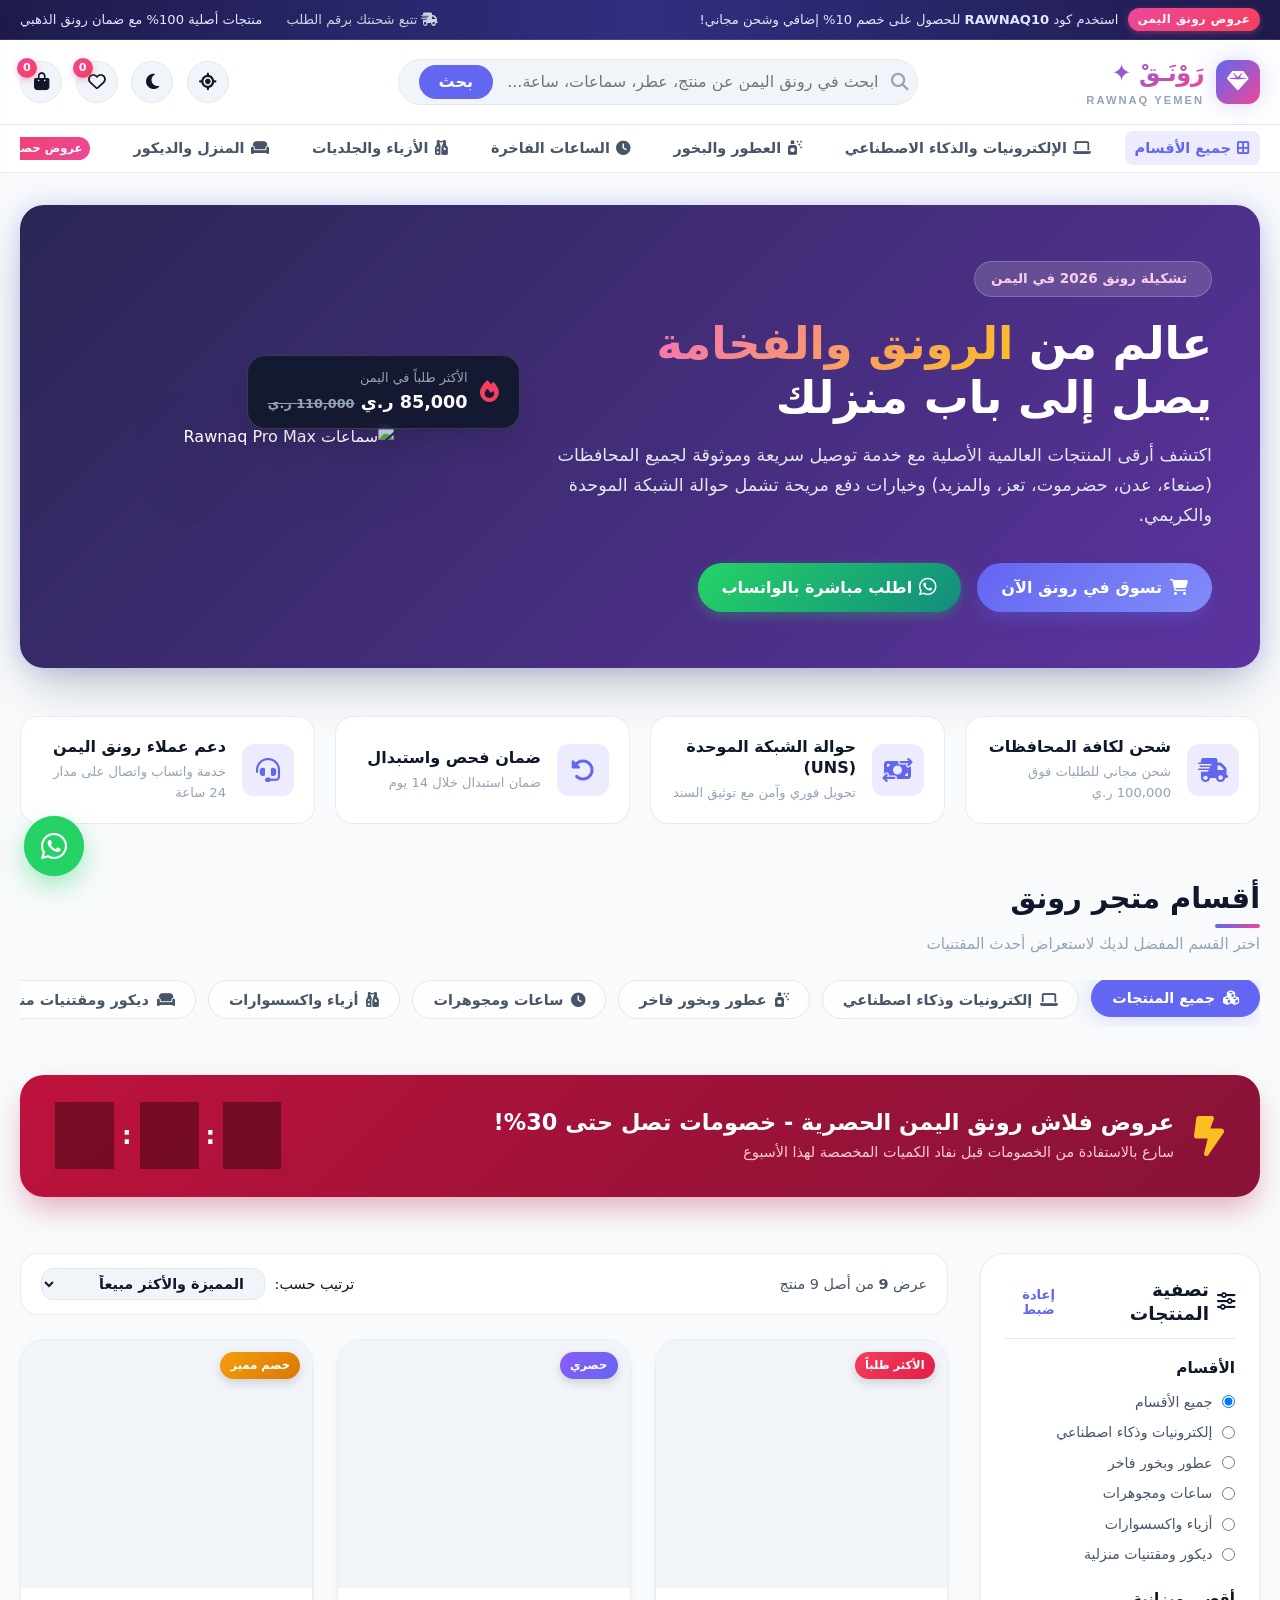
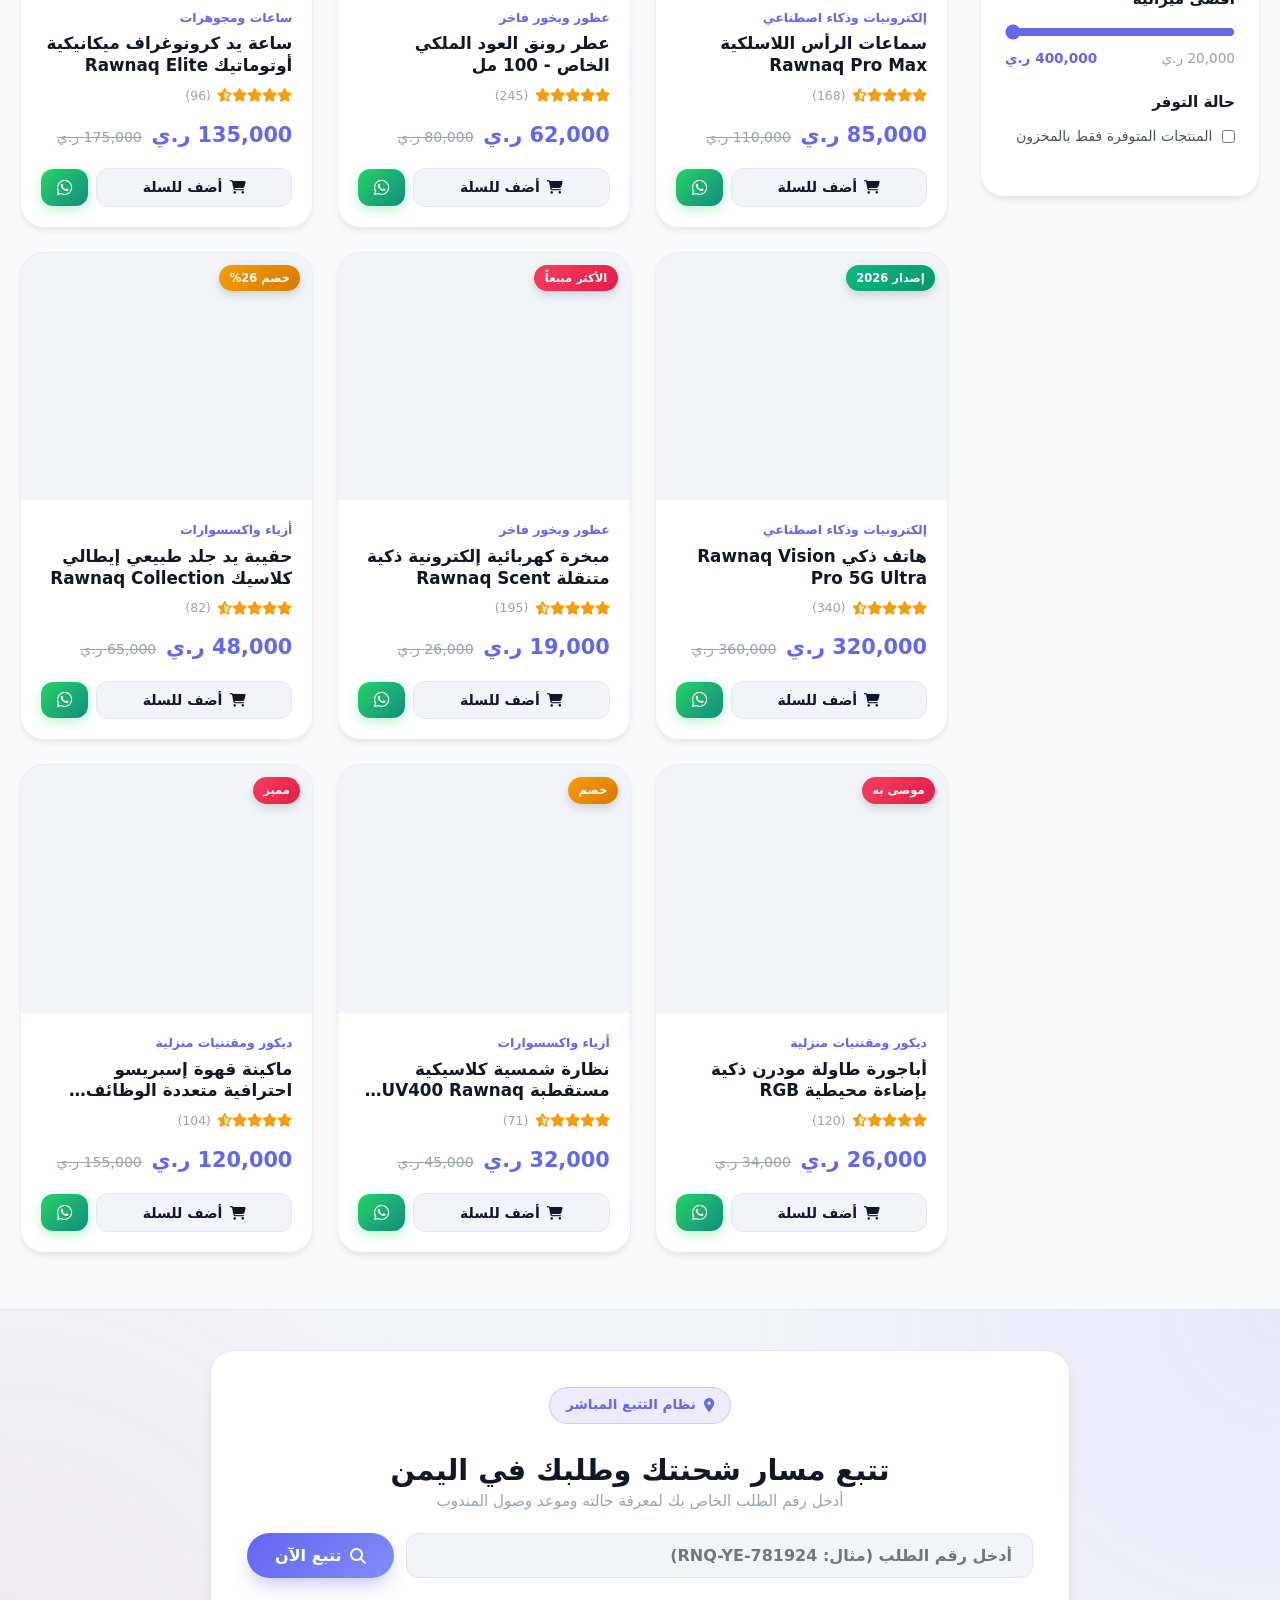
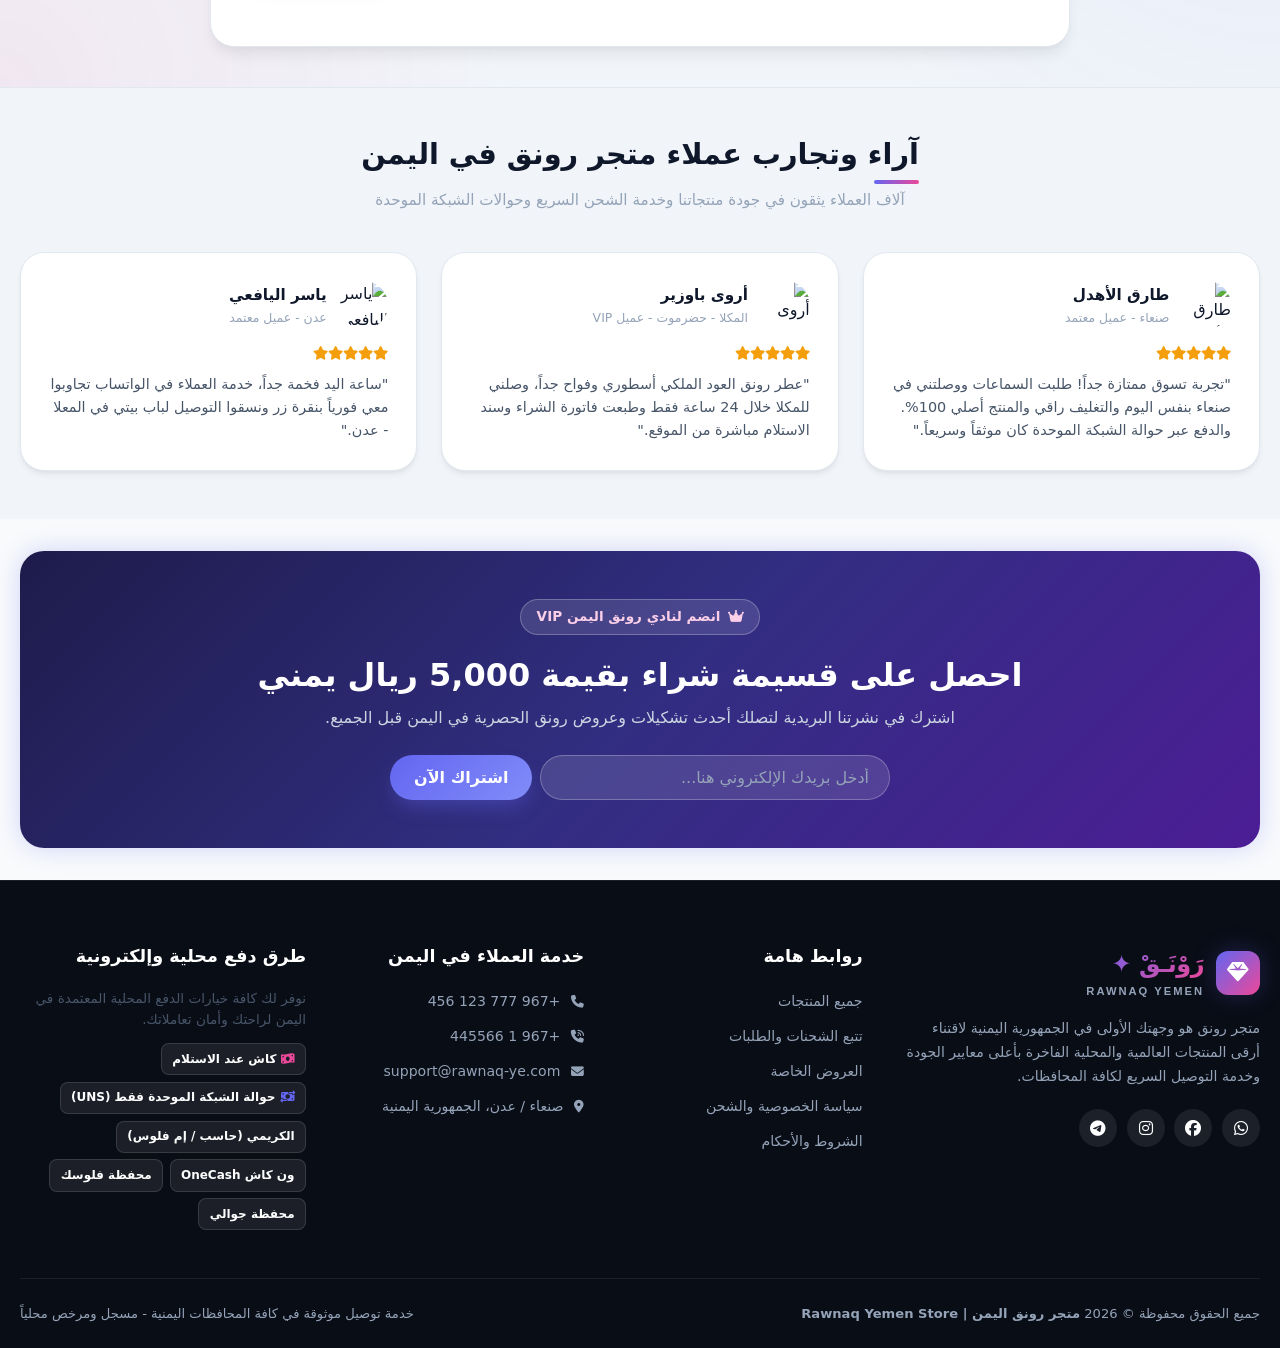
==== commit 9dc49e93: "Update index.html - Remove admin link from storefront & add dynamic WhatsApp settings" ====
--- a/index.html
+++ b/index.html
@@ -61,11 +61,6 @@
 
                 <!-- أزرار الإجراءات السريعة -->
                 <div class="header-actions">
-                    <!-- زر الانتقال للوحة الإدارة -->
-                    <a href="admin.html" class="btn-outline" style="border-color: var(--brand-primary); color: var(--brand-primary); padding: 0.45rem 1rem; font-size: 0.85rem; background: var(--brand-primary-light); border-radius: var(--radius-full);" title="لوحة تحكم الإدارة">
-                        <i class="fa-solid fa-gauge-high"></i> لوحة الإدارة
-                    </a>
-
                     <!-- زر تتبع الطلب السريع -->
                     <a href="#orderTrackingSection" class="action-btn" title="تتبع طلبي">
                         <i class="fa-solid fa-location-crosshairs"></i>
--- a/css/style.css
+++ b/css/style.css
@@ -1,101 +1,92 @@
 /* ==========================================================================
-   متجر رونق الفاخر | RAWNAQ LUXURY STORE - نظام التصميم العصري والحديث
+   نظام تصميم متجر رونق اليمن الفاخر (Rawnaq Yemen Luxury Design System)
+   أحدث معايير التجارة الإلكترونية العالمية (Glassmorphism + Dark Mode + Ultra Responsive)
    ========================================================================== */
 
-@import url('https://fonts.googleapis.com/css2?family=Cairo:wght@300;400;500;600;700;800;900&family=Outfit:wght@400;600;700;800&family=Tajawal:wght@300;400;500;700;800;900&display=swap');
-
+/* --------------------------------------------------------------------------
+   1. متغيرات الألوان والسمات (CSS Design Tokens)
+   -------------------------------------------------------------------------- */
 :root {
-    /* لوحة الألوان الحديثة والعصرية - الوضع النهاري (Light Theme) */
-    --bg-primary: #f8fafc;
+    /* التدرجات والألوان الأساسية */
+    --brand-primary: #6366f1;         /* نيلي كهربائي فاخر */
+    --brand-primary-hover: #4f46e5;
+    --brand-primary-light: rgba(99, 102, 241, 0.12);
+    --brand-secondary: #ec4899;       /* وردي ياقوتي مميز */
+    --brand-secondary-hover: #db2777;
+    --brand-secondary-light: rgba(236, 72, 153, 0.12);
+    --brand-accent: #f59e0b;          /* ذهبي عنبري ملكي */
+    --brand-accent-light: rgba(245, 158, 11, 0.15);
+    --brand-success: #10b981;         /* أخضر زمردي */
+    --brand-whatsapp: #25d366;        /* أخضر واتساب */
+
+    /* الألوان الخلفية والأسطح الزجاجية (Light Mode) */
+    --bg-main: #f8fafc;
     --bg-surface: #ffffff;
-    --bg-surface-elevated: #ffffff;
     --bg-secondary: #f1f5f9;
-    --bg-tertiary: #e2e8f0;
-    
-    --text-primary: #090d16;
-    --text-secondary: #334155;
-    --text-muted: #64748b;
+    --bg-card: rgba(255, 255, 255, 0.88);
+    --bg-glass: rgba(255, 255, 255, 0.75);
+    --bg-header: rgba(255, 255, 255, 0.92);
+
+    /* ألوان النصوص */
+    --text-primary: #0f172a;
+    --text-secondary: #475569;
+    --text-muted: #94a3b8;
     --text-inverse: #ffffff;
-    
-    /* ألوان رونق الحديثة */
-    --brand-primary: #6366f1;          /* نيلي كهربائي حديث (Electric Indigo) */
-    --brand-primary-hover: #4f46e5;
-    --brand-primary-light: #eef2ff;
-    --brand-primary-glow: rgba(99, 102, 241, 0.3);
-    
-    --brand-accent: #f59e0b;           /* ذهبي عنبري فاخر */
-    --brand-accent-hover: #d97706;
-    --brand-accent-light: #fef3c7;
-    --brand-accent-glow: rgba(245, 158, 11, 0.3);
-    
-    --brand-secondary: #10b981;        /* زمردي ناصع */
-    --brand-secondary-light: #d1fae5;
-    
-    --accent-rose: #f43f5e;            /* وردي ياقوتي */
-    --accent-rose-light: #ffe4e6;
-    
+
+    /* الحدود والظلال */
     --border-color: #e2e8f0;
-    --border-color-subtle: #f1f5f9;
-    
-    --shadow-sm: 0 1px 3px 0 rgba(0, 0, 0, 0.05);
-    --shadow-md: 0 4px 12px -2px rgba(0, 0, 0, 0.07), 0 2px 6px -2px rgba(0, 0, 0, 0.04);
-    --shadow-lg: 0 12px 24px -4px rgba(0, 0, 0, 0.08), 0 6px 12px -4px rgba(0, 0, 0, 0.04);
-    --shadow-xl: 0 24px 38px -6px rgba(0, 0, 0, 0.12), 0 12px 18px -6px rgba(0, 0, 0, 0.08);
-    --shadow-glow: 0 15px 30px -5px rgba(99, 102, 241, 0.25);
-    
+    --border-glass: rgba(226, 232, 240, 0.8);
+    --shadow-sm: 0 1px 2px 0 rgba(0, 0, 0, 0.05);
+    --shadow-md: 0 4px 6px -1px rgba(0, 0, 0, 0.07), 0 2px 4px -2px rgba(0, 0, 0, 0.05);
+    --shadow-lg: 0 10px 15px -3px rgba(0, 0, 0, 0.08), 0 4px 6px -4px rgba(0, 0, 0, 0.04);
+    --shadow-xl: 0 20px 25px -5px rgba(0, 0, 0, 0.1), 0 8px 10px -6px rgba(0, 0, 0, 0.05);
+    --glow-primary: 0 0 25px rgba(99, 102, 241, 0.25);
+    --glow-secondary: 0 0 25px rgba(236, 72, 153, 0.25);
+    --glow-gold: 0 0 25px rgba(245, 158, 11, 0.3);
+
+    /* نصف القطر والانتقالات */
     --radius-sm: 8px;
-    --radius-md: 14px;
-    --radius-lg: 20px;
-    --radius-xl: 28px;
+    --radius-md: 12px;
+    --radius-lg: 18px;
+    --radius-xl: 24px;
     --radius-full: 9999px;
-    
-    --transition-fast: 0.15s ease;
-    --transition-normal: 0.25s cubic-bezier(0.4, 0, 0.2, 1);
-    --transition-smooth: 0.4s cubic-bezier(0.16, 1, 0.3, 1);
-
-    --font-heading: 'Cairo', sans-serif;
-    --font-body: 'Tajawal', sans-serif;
+    --transition: all 0.3s cubic-bezier(0.4, 0, 0.2, 1);
+    --transition-bounce: all 0.4s cubic-bezier(0.175, 0.885, 0.32, 1.275);
+
+    /* الخطوط */
+    --font-heading: 'Cairo', system-ui, -apple-system, sans-serif;
+    --font-body: 'Tajawal', system-ui, -apple-system, sans-serif;
     --font-en: 'Outfit', sans-serif;
-    
-    --header-height: 82px;
-}
-
-/* الوضع الليلي العصري الفاخر (Dark Obsidian Theme) */
+}
+
+/* الوضع الليلي الفاخر (Obsidian Midnight Dark Mode) */
 [data-theme="dark"] {
-    --bg-primary: #060913;
-    --bg-surface: #0d1222;
-    --bg-surface-elevated: #131b31;
-    --bg-secondary: #172038;
-    --bg-tertiary: #222e4d;
-    
+    --bg-main: #060913;
+    --bg-surface: #0f172a;
+    --bg-secondary: #1e293b;
+    --bg-card: rgba(15, 23, 42, 0.85);
+    --bg-glass: rgba(15, 23, 42, 0.75);
+    --bg-header: rgba(6, 9, 19, 0.92);
+
     --text-primary: #f8fafc;
     --text-secondary: #cbd5e1;
     --text-muted: #64748b;
-    --text-inverse: #060913;
-    
-    --brand-primary: #818cf8;
-    --brand-primary-hover: #a5b4fc;
-    --brand-primary-light: rgba(129, 140, 248, 0.15);
-    --brand-primary-glow: rgba(129, 140, 248, 0.35);
-    
-    --brand-accent: #fbbf24;
-    --brand-accent-hover: #fcd34d;
-    --brand-accent-light: rgba(251, 191, 36, 0.15);
-    --brand-accent-glow: rgba(251, 191, 36, 0.3);
-    
+    --text-inverse: #0f172a;
+
     --border-color: #1e293b;
-    --border-color-subtle: #141c2e;
-    
-    --shadow-sm: 0 1px 3px 0 rgba(0, 0, 0, 0.4);
-    --shadow-md: 0 6px 14px -2px rgba(0, 0, 0, 0.5);
-    --shadow-lg: 0 14px 28px -4px rgba(0, 0, 0, 0.6);
-    --shadow-xl: 0 24px 40px -6px rgba(0, 0, 0, 0.7);
-    --shadow-glow: 0 15px 35px -5px rgba(129, 140, 248, 0.2);
-}
-
-/* ==========================================================================
-   إعادة الضبط والأنماط الأساسية
-   ========================================================================== */
+    --border-glass: rgba(255, 255, 255, 0.08);
+    --shadow-sm: 0 1px 2px 0 rgba(0, 0, 0, 0.5);
+    --shadow-md: 0 4px 6px -1px rgba(0, 0, 0, 0.6);
+    --shadow-lg: 0 10px 15px -3px rgba(0, 0, 0, 0.7);
+    --shadow-xl: 0 20px 25px -5px rgba(0, 0, 0, 0.8);
+    --glow-primary: 0 0 30px rgba(99, 102, 241, 0.4);
+    --glow-secondary: 0 0 30px rgba(236, 72, 153, 0.35);
+}
+
+/* --------------------------------------------------------------------------
+   2. إعادة التعيين والأنماط العامة (Base Styles)
+   -------------------------------------------------------------------------- */
+@import url('https://fonts.googleapis.com/css2?family=Cairo:wght@400;600;700;800;900&family=Outfit:wght@400;600;700;800&family=Tajawal:wght@400;500;700;800&display=swap');
 
 *, *::before, *::after {
     box-sizing: border-box;
@@ -109,19 +100,18 @@
 }
 
 body {
-    direction: rtl;
-    text-align: right;
     font-family: var(--font-body);
-    background-color: var(--bg-primary);
+    background-color: var(--bg-main);
     color: var(--text-primary);
     line-height: 1.6;
     overflow-x: hidden;
-    transition: background-color var(--transition-normal), color var(--transition-normal);
+    transition: background-color 0.3s ease, color 0.3s ease;
+    -webkit-font-smoothing: antialiased;
 }
 
 h1, h2, h3, h4, h5, h6 {
     font-family: var(--font-heading);
-    font-weight: 700;
+    font-weight: 800;
     line-height: 1.3;
     color: var(--text-primary);
 }
@@ -129,15 +119,11 @@
 a {
     color: inherit;
     text-decoration: none;
-    transition: color var(--transition-fast);
-}
-
-button {
-    font-family: inherit;
-    cursor: pointer;
-    border: none;
-    outline: none;
-    background: none;
+    transition: var(--transition);
+}
+
+ul {
+    list-style: none;
 }
 
 img {
@@ -146,27 +132,98 @@
     display: block;
 }
 
-input, select, textarea {
+button, input, select, textarea {
     font-family: inherit;
-    font-size: 0.95rem;
+    font-size: inherit;
+    outline: none;
+}
+
+.container {
+    width: 100%;
+    max-width: 1280px;
+    margin: 0 auto;
+    padding: 0 1.25rem;
+}
+
+/* --------------------------------------------------------------------------
+   3. الأزرار والمكونات العامة (Buttons & Utilities)
+   -------------------------------------------------------------------------- */
+.btn-primary {
+    display: inline-flex;
+    align-items: center;
+    justify-content: center;
+    gap: 0.5rem;
+    background: linear-gradient(135deg, var(--brand-primary), #818cf8);
+    color: #ffffff;
+    padding: 0.75rem 1.5rem;
+    border-radius: var(--radius-full);
+    font-weight: 700;
+    border: none;
+    cursor: pointer;
+    box-shadow: 0 10px 20px -5px rgba(99, 102, 241, 0.4);
+    transition: var(--transition-bounce);
+    text-decoration: none;
+}
+
+.btn-primary:hover {
+    transform: translateY(-3px) scale(1.02);
+    box-shadow: 0 15px 25px -5px rgba(99, 102, 241, 0.5);
+    background: linear-gradient(135deg, var(--brand-primary-hover), var(--brand-primary));
+}
+
+.btn-outline {
+    display: inline-flex;
+    align-items: center;
+    justify-content: center;
+    gap: 0.5rem;
+    background: transparent;
     color: var(--text-primary);
-}
-
-.container {
-    max-width: 1300px;
-    margin: 0 auto;
-    padding: 0 1.5rem;
-}
-
-/* ==========================================================================
-   الشريط الإعلاني العلوي (Announcement Bar)
-   ========================================================================== */
-
+    padding: 0.75rem 1.5rem;
+    border-radius: var(--radius-full);
+    font-weight: 700;
+    border: 1.5px solid var(--border-color);
+    cursor: pointer;
+    transition: var(--transition);
+    text-decoration: none;
+}
+
+.btn-outline:hover {
+    border-color: var(--brand-primary);
+    color: var(--brand-primary);
+    background: var(--brand-primary-light);
+    transform: translateY(-2px);
+}
+
+.btn-whatsapp-direct {
+    display: inline-flex;
+    align-items: center;
+    justify-content: center;
+    gap: 0.45rem;
+    background: linear-gradient(135deg, #25d366, #128c7e);
+    color: #ffffff !important;
+    padding: 0.6rem 1rem;
+    border-radius: var(--radius-md);
+    font-weight: 700;
+    font-size: 0.85rem;
+    border: none;
+    cursor: pointer;
+    transition: var(--transition);
+    box-shadow: 0 4px 12px rgba(37, 211, 102, 0.3);
+}
+
+.btn-whatsapp-direct:hover {
+    transform: translateY(-2px);
+    box-shadow: 0 8px 18px rgba(37, 211, 102, 0.45);
+}
+
+/* --------------------------------------------------------------------------
+   4. الشريط الإعلاني والهيدر (Header & Navigation)
+   -------------------------------------------------------------------------- */
 .top-bar {
-    background: linear-gradient(90deg, #312e81 0%, #1e1b4b 50%, #4338ca 100%);
-    color: #f8fafc;
-    font-size: 0.85rem;
-    padding: 0.55rem 0;
+    background: linear-gradient(90deg, #1e1b4b, #312e81, #1e1b4b);
+    color: #e0e7ff;
+    padding: 0.5rem 0;
+    font-size: 0.82rem;
     border-bottom: 1px solid rgba(255, 255, 255, 0.1);
 }
 
@@ -174,94 +231,75 @@
     display: flex;
     justify-content: space-between;
     align-items: center;
+    flex-wrap: wrap;
+    gap: 0.5rem;
 }
 
 .announcement-text {
     display: flex;
     align-items: center;
-    gap: 0.5rem;
-    font-weight: 500;
+    gap: 0.6rem;
 }
 
 .announcement-badge {
-    background: linear-gradient(135deg, var(--brand-accent) 0%, #f97316 100%);
-    color: #000;
-    padding: 0.15rem 0.65rem;
+    background: linear-gradient(135deg, var(--brand-secondary), #f43f5e);
+    color: #fff;
+    padding: 0.15rem 0.6rem;
     border-radius: var(--radius-full);
-    font-size: 0.75rem;
+    font-size: 0.72rem;
     font-weight: 800;
     letter-spacing: 0.5px;
+    box-shadow: 0 2px 6px rgba(236, 72, 153, 0.4);
 }
 
 .top-bar-links {
     display: flex;
     align-items: center;
-    gap: 1.5rem;
-}
-
-.top-bar-links span {
-    display: flex;
-    align-items: center;
-    gap: 0.4rem;
-    color: #cbd5e1;
-}
-
-.top-bar-links span i {
-    color: var(--brand-accent);
-}
-
-/* ==========================================================================
-   الهيدر العصري (Modern Site Header)
-   ========================================================================== */
+    gap: 1.25rem;
+}
 
 .site-header {
     position: sticky;
     top: 0;
-    z-index: 100;
-    background-color: rgba(255, 255, 255, 0.85);
+    z-index: 1000;
+    background: var(--bg-header);
     backdrop-filter: blur(16px);
     -webkit-backdrop-filter: blur(16px);
-    border-bottom: 1px solid var(--border-color);
-    box-shadow: var(--shadow-sm);
-    transition: all var(--transition-normal);
-}
-
-[data-theme="dark"] .site-header {
-    background-color: rgba(13, 18, 34, 0.85);
+    border-bottom: 1px solid var(--border-glass);
+    transition: var(--transition);
 }
 
 .header-inner {
-    height: var(--header-height);
     display: flex;
     align-items: center;
     justify-content: space-between;
-    gap: 2rem;
-}
-
-/* شعار متجر رونق */
+    padding: 0.85rem 0;
+    gap: 1.5rem;
+}
+
 .logo {
     display: flex;
     align-items: center;
-    gap: 0.85rem;
+    gap: 0.75rem;
     text-decoration: none;
 }
 
 .logo-icon {
-    width: 46px;
-    height: 46px;
-    background: linear-gradient(135deg, #6366f1 0%, #ec4899 50%, #f59e0b 100%);
-    color: white;
+    width: 44px;
+    height: 44px;
     border-radius: var(--radius-md);
+    background: linear-gradient(135deg, var(--brand-primary), var(--brand-secondary));
+    color: #ffffff;
     display: flex;
     align-items: center;
     justify-content: center;
-    font-size: 1.4rem;
-    box-shadow: 0 6px 18px rgba(99, 102, 241, 0.35);
-    transition: transform var(--transition-fast);
+    font-size: 1.35rem;
+    box-shadow: var(--glow-primary);
+    transition: var(--transition-bounce);
 }
 
 .logo:hover .logo-icon {
-    transform: rotate(6deg) scale(1.05);
+    transform: rotate(-10deg) scale(1.08);
 }
 
 .logo-text {
@@ -270,28 +308,23 @@
 }
 
 .logo-title {
-    font-size: 1.6rem;
+    font-size: 1.5rem;
     font-weight: 900;
-    color: var(--text-primary);
-    line-height: 1.1;
+    font-family: var(--font-heading);
     letter-spacing: -0.5px;
-}
-
-.logo-title span {
-    background: linear-gradient(135deg, var(--brand-primary) 0%, #ec4899 100%);
+    background: linear-gradient(135deg, var(--brand-primary), var(--brand-secondary));
     -webkit-background-clip: text;
     -webkit-text-fill-color: transparent;
 }
 
 .logo-subtitle {
-    font-size: 0.75rem;
+    font-size: 0.7rem;
+    font-family: var(--font-en);
+    font-weight: 700;
+    letter-spacing: 2px;
     color: var(--text-muted);
-    font-weight: 600;
-    letter-spacing: 1.5px;
-    font-family: var(--font-en);
-}
-
-/* شريط البحث المباشر */
+}
+
 .search-wrapper {
     flex: 1;
     max-width: 520px;
@@ -301,402 +334,297 @@
 .search-bar {
     display: flex;
     align-items: center;
-    background-color: var(--bg-secondary);
+    background: var(--bg-secondary);
     border: 1.5px solid var(--border-color);
     border-radius: var(--radius-full);
-    padding: 0.4rem 0.6rem 0.4rem 1.25rem;
-    transition: all var(--transition-fast);
+    padding: 0.35rem 0.5rem 0.35rem 1.25rem;
+    transition: var(--transition);
 }
 
 .search-bar:focus-within {
     border-color: var(--brand-primary);
-    box-shadow: 0 0 0 4px var(--brand-primary-glow);
-    background-color: var(--bg-surface);
+    box-shadow: var(--glow-primary);
+    background: var(--bg-surface);
 }
 
 .search-icon {
     color: var(--text-muted);
-    font-size: 1rem;
-    margin-left: 0.6rem;
+    font-size: 1.1rem;
+    margin-left: 0.75rem;
 }
 
 .search-input {
     flex: 1;
+    border: none;
     background: transparent;
+    color: var(--text-primary);
+    padding: 0.35rem 0;
+}
+
+.search-btn {
+    background: var(--brand-primary);
+    color: #ffffff;
     border: none;
-    outline: none;
-    font-size: 0.95rem;
-    color: var(--text-primary);
-}
-
-.search-btn {
-    background: linear-gradient(135deg, var(--brand-primary) 0%, #4f46e5 100%);
-    color: white;
-    padding: 0.55rem 1.25rem;
+    padding: 0.45rem 1.25rem;
     border-radius: var(--radius-full);
     font-weight: 700;
-    font-size: 0.85rem;
-    box-shadow: 0 3px 10px var(--brand-primary-glow);
-    transition: all var(--transition-fast);
-}
-
-.search-btn:hover {
-    transform: translateY(-1px);
-    box-shadow: 0 5px 15px var(--brand-primary-glow);
-}
-
-/* قائمة الاقتراحات للبحث */
+    cursor: pointer;
+    transition: var(--transition);
+}
+
 .search-results-dropdown {
     position: absolute;
-    top: calc(100% + 10px);
+    top: calc(100% + 8px);
+    right: 0;
     left: 0;
-    right: 0;
-    background-color: var(--bg-surface-elevated);
+    background: var(--bg-surface);
     border: 1px solid var(--border-color);
     border-radius: var(--radius-lg);
     box-shadow: var(--shadow-xl);
     max-height: 380px;
     overflow-y: auto;
-    z-index: 1000;
+    z-index: 100;
     display: none;
 }
 
 .search-results-dropdown.active {
     display: block;
-    animation: fadeInSlide 0.2s ease-out;
 }
 
 .search-item {
     display: flex;
     align-items: center;
     gap: 1rem;
-    padding: 0.85rem 1.15rem;
-    border-bottom: 1px solid var(--border-color-subtle);
+    padding: 0.75rem 1rem;
+    border-bottom: 1px solid var(--border-color);
     cursor: pointer;
-    transition: background-color var(--transition-fast);
+    transition: var(--transition);
 }
 
 .search-item:hover {
-    background-color: var(--bg-secondary);
+    background: var(--brand-primary-light);
 }
 
 .search-item-img {
-    width: 50px;
-    height: 50px;
+    width: 45px;
+    height: 45px;
     border-radius: var(--radius-sm);
     object-fit: cover;
 }
 
-.search-item-info {
-    flex: 1;
-}
-
-.search-item-name {
-    font-weight: 700;
-    font-size: 0.9rem;
-    margin-bottom: 0.2rem;
-}
-
-.search-item-price {
-    color: var(--brand-primary);
-    font-weight: 800;
-    font-size: 0.85rem;
-}
-
-/* أزرار الهيدر */
 .header-actions {
     display: flex;
     align-items: center;
-    gap: 0.75rem;
+    gap: 0.85rem;
 }
 
 .action-btn {
     position: relative;
-    width: 44px;
-    height: 44px;
-    border-radius: var(--radius-md);
-    background-color: var(--bg-secondary);
+    width: 42px;
+    height: 42px;
+    border-radius: var(--radius-full);
+    background: var(--bg-secondary);
+    border: 1px solid var(--border-color);
     color: var(--text-primary);
     display: flex;
     align-items: center;
     justify-content: center;
-    font-size: 1.15rem;
-    transition: all var(--transition-fast);
-    border: 1px solid var(--border-color);
+    cursor: pointer;
+    font-size: 1.1rem;
+    transition: var(--transition);
 }
 
 .action-btn:hover {
-    background-color: var(--brand-primary-light);
+    border-color: var(--brand-primary);
     color: var(--brand-primary);
-    border-color: var(--brand-primary);
     transform: translateY(-2px);
+    background: var(--brand-primary-light);
 }
 
 .action-badge {
     position: absolute;
-    top: -5px;
-    right: -5px;
-    background: linear-gradient(135deg, #f43f5e 0%, #e11d48 100%);
-    color: white;
+    top: -4px;
+    left: -4px;
+    background: linear-gradient(135deg, var(--brand-secondary), #f43f5e);
+    color: #ffffff;
     font-size: 0.7rem;
     font-weight: 800;
-    min-width: 20px;
+    width: 20px;
     height: 20px;
-    border-radius: var(--radius-full);
+    border-radius: 50%;
     display: flex;
     align-items: center;
     justify-content: center;
-    padding: 0 4px;
-    border: 2px solid var(--bg-surface);
-}
-
-/* شريط التنقل السفلي */
+    box-shadow: 0 2px 6px rgba(236, 72, 153, 0.4);
+}
+
+/* شريط الأقسام السريعة */
 .nav-bar {
-    background-color: var(--bg-surface);
-    border-bottom: 1px solid var(--border-color);
-}
-
-.nav-inner {
-    display: flex;
-    align-items: center;
-    justify-content: space-between;
+    background: var(--bg-surface);
+    border-top: 1px solid var(--border-color);
+    padding: 0.4rem 0;
 }
 
 .nav-links {
     display: flex;
-    list-style: none;
-    gap: 1.75rem;
+    align-items: center;
+    gap: 1.5rem;
     overflow-x: auto;
-    padding: 0.75rem 0;
+    white-space: nowrap;
+    scrollbar-width: none;
+}
+
+.nav-links::-webkit-scrollbar {
+    display: none;
 }
 
 .nav-link {
-    font-weight: 600;
-    font-size: 0.95rem;
+    display: flex;
+    align-items: center;
+    gap: 0.4rem;
+    font-size: 0.9rem;
+    font-weight: 700;
     color: var(--text-secondary);
-    padding: 0.35rem 0.2rem;
-    position: relative;
-    white-space: nowrap;
-    display: flex;
-    align-items: center;
-    gap: 0.45rem;
+    padding: 0.35rem 0.6rem;
+    border-radius: var(--radius-sm);
+    transition: var(--transition);
 }
 
 .nav-link:hover, .nav-link.active {
     color: var(--brand-primary);
-}
-
-.nav-link.active::after {
-    content: '';
-    position: absolute;
-    bottom: -0.75rem;
-    left: 0;
-    right: 0;
-    height: 3px;
-    background: linear-gradient(90deg, var(--brand-primary) 0%, #ec4899 100%);
-    border-radius: 3px 3px 0 0;
+    background: var(--brand-primary-light);
 }
 
 .hot-deal-pill {
-    background: linear-gradient(135deg, #ef4444 0%, #f97316 100%);
-    color: white;
-    font-size: 0.75rem;
-    font-weight: 800;
-    padding: 0.15rem 0.6rem;
+    background: linear-gradient(135deg, #f43f5e, var(--brand-secondary));
+    color: #fff;
+    padding: 0.15rem 0.5rem;
     border-radius: var(--radius-full);
-    animation: pulse 2s infinite;
-}
-
-/* ==========================================================================
-   بانر متجر رونق الفاخر (Modern Hero Section)
-   ========================================================================== */
-
+    font-size: 0.72rem;
+    animation: pulseGlow 2s infinite;
+}
+
+/* --------------------------------------------------------------------------
+   5. قسم البانر الترويجي الفاخر (Hero Section)
+   -------------------------------------------------------------------------- */
 .hero-section {
-    padding: 2.25rem 0 3.5rem;
+    padding: 2rem 0;
+}
+
+.hero-card {
+    background: linear-gradient(135deg, rgba(30, 27, 75, 0.95), rgba(76, 29, 149, 0.9)),
+                url('https://images.unsplash.com/photo-1550745165-9bc0b252726f?auto=format&fit=crop&w=1600&q=80') center/cover;
+    border-radius: var(--radius-xl);
+    padding: 3.5rem 3rem;
+    color: #ffffff;
+    display: grid;
+    grid-template-columns: 1.2fr 0.8fr;
+    align-items: center;
+    gap: 2.5rem;
     position: relative;
     overflow: hidden;
-}
-
-.hero-card {
-    background: linear-gradient(135deg, #090d1a 0%, #1e1b4b 45%, #2e1065 100%);
-    border-radius: var(--radius-xl);
-    padding: 4rem 3.5rem;
-    color: white;
-    position: relative;
-    overflow: hidden;
-    box-shadow: var(--shadow-xl);
-    display: grid;
-    grid-template-columns: 1.25fr 0.75fr;
-    align-items: center;
-    gap: 3rem;
-    border: 1px solid rgba(255, 255, 255, 0.1);
-}
-
-.hero-card::before {
-    content: '';
-    position: absolute;
-    top: -40%;
-    right: -20%;
-    width: 550px;
-    height: 550px;
-    background: radial-gradient(circle, rgba(99, 102, 241, 0.3) 0%, rgba(236, 72, 153, 0.2) 50%, transparent 70%);
-    filter: blur(50px);
-    pointer-events: none;
+    box-shadow: 0 25px 50px -12px rgba(15, 23, 42, 0.25), var(--glow-primary);
 }
 
 .hero-badge {
     display: inline-flex;
     align-items: center;
     gap: 0.5rem;
-    background: rgba(255, 255, 255, 0.1);
-    backdrop-filter: blur(8px);
-    border: 1px solid rgba(255, 255, 255, 0.2);
-    color: #fef08a;
-    padding: 0.45rem 1.15rem;
+    background: rgba(255, 255, 255, 0.15);
+    backdrop-filter: blur(10px);
+    padding: 0.4rem 1rem;
     border-radius: var(--radius-full);
     font-size: 0.85rem;
     font-weight: 700;
-    margin-bottom: 1.5rem;
+    color: #fbcfe8;
+    margin-bottom: 1.25rem;
+    border: 1px solid rgba(255, 255, 255, 0.2);
 }
 
 .hero-title {
-    font-size: 3rem;
+    font-size: 2.8rem;
     font-weight: 900;
+    color: #ffffff;
+    margin-bottom: 1rem;
     line-height: 1.2;
-    margin-bottom: 1.2rem;
-    color: #ffffff;
 }
 
 .hero-title span {
-    background: linear-gradient(135deg, #818cf8 0%, #f472b6 50%, #fbbf24 100%);
+    background: linear-gradient(135deg, #f472b6, #fbbf24);
     -webkit-background-clip: text;
     -webkit-text-fill-color: transparent;
 }
 
 .hero-desc {
-    font-size: 1.15rem;
-    color: #cbd5e1;
-    margin-bottom: 2.25rem;
-    line-height: 1.75;
-    max-width: 540px;
+    font-size: 1.1rem;
+    color: #e2e8f0;
+    margin-bottom: 2rem;
+    line-height: 1.7;
 }
 
 .hero-actions {
     display: flex;
     align-items: center;
-    gap: 1.25rem;
+    gap: 1rem;
     flex-wrap: wrap;
-}
-
-.btn-primary {
-    background: linear-gradient(135deg, var(--brand-primary) 0%, #4f46e5 50%, #ec4899 100%);
-    color: white;
-    font-weight: 700;
-    padding: 0.95rem 2rem;
-    border-radius: var(--radius-md);
-    font-size: 1.05rem;
-    display: inline-flex;
-    align-items: center;
-    gap: 0.65rem;
-    box-shadow: 0 6px 20px rgba(99, 102, 241, 0.35);
-    transition: all var(--transition-normal);
-}
-
-.btn-primary:hover {
-    transform: translateY(-3px);
-    box-shadow: 0 10px 30px rgba(99, 102, 241, 0.45);
-    color: white;
-}
-
-.btn-outline {
-    border: 1.5px solid rgba(255, 255, 255, 0.3);
-    color: white;
-    font-weight: 700;
-    padding: 0.95rem 1.75rem;
-    border-radius: var(--radius-md);
-    font-size: 1.05rem;
-    display: inline-flex;
-    align-items: center;
-    gap: 0.65rem;
-    transition: all var(--transition-fast);
-    background: rgba(255, 255, 255, 0.08);
-    backdrop-filter: blur(10px);
-}
-
-.btn-outline:hover {
-    background: rgba(255, 255, 255, 0.2);
-    border-color: white;
 }
 
 .hero-image-box {
     position: relative;
     display: flex;
     justify-content: center;
-    align-items: center;
 }
 
 .hero-product-img {
-    width: 100%;
-    max-width: 390px;
-    height: 390px;
-    object-fit: cover;
-    border-radius: var(--radius-xl);
-    box-shadow: 0 25px 50px rgba(0, 0, 0, 0.5);
-    transform: rotate(-3deg);
-    transition: transform var(--transition-smooth);
-    border: 4px solid rgba(255, 255, 255, 0.15);
-}
-
-.hero-product-img:hover {
-    transform: rotate(0deg) scale(1.04);
+    max-height: 380px;
+    object-fit: contain;
+    filter: drop-shadow(0 20px 30px rgba(0, 0, 0, 0.5));
+    animation: floatImg 5s ease-in-out infinite alternate;
+}
+
+@keyframes floatImg {
+    0% { transform: translateY(0px) rotate(0deg); }
+    100% { transform: translateY(-15px) rotate(2deg); }
 }
 
 .hero-floating-badge {
     position: absolute;
-    bottom: -15px;
-    right: 15px;
-    background: rgba(13, 18, 34, 0.92);
-    backdrop-filter: blur(14px);
-    border: 1px solid rgba(255, 255, 255, 0.2);
-    padding: 0.85rem 1.35rem;
+    bottom: 20px;
+    right: -10px;
+    background: rgba(15, 23, 42, 0.88);
+    backdrop-filter: blur(12px);
+    border: 1px solid rgba(255, 255, 255, 0.15);
+    padding: 0.75rem 1.25rem;
     border-radius: var(--radius-lg);
-    display: flex;
-    align-items: center;
-    gap: 0.85rem;
     box-shadow: var(--shadow-xl);
-    animation: floatBadge 3s ease-in-out infinite alternate;
-}
-
-.hero-floating-badge .price-tag {
-    color: #fbbf24;
-    font-weight: 900;
-    font-size: 1.25rem;
-}
-
-/* ==========================================================================
-   شريط مميزات وثقة المتجر (Trust Features Bar)
-   ========================================================================== */
-
+    display: flex;
+    align-items: center;
+    gap: 0.75rem;
+}
+
+/* --------------------------------------------------------------------------
+   6. شريط الثقة والمميزات (Trust Features)
+   -------------------------------------------------------------------------- */
 .trust-features {
-    padding: 1.5rem 0 3.5rem;
+    padding: 1rem 0 2.5rem;
 }
 
 .features-grid {
     display: grid;
-    grid-template-columns: repeat(4, 1fr);
-    gap: 1.5rem;
+    grid-template-columns: repeat(auto-fit, minmax(240px, 1fr));
+    gap: 1.25rem;
 }
 
 .feature-box {
-    background-color: var(--bg-surface);
-    border: 1px solid var(--border-color);
-    padding: 1.6rem;
+    background: var(--bg-card);
+    backdrop-filter: blur(12px);
+    border: 1px solid var(--border-glass);
     border-radius: var(--radius-lg);
-    display: flex;
-    align-items: center;
-    gap: 1.25rem;
-    box-shadow: var(--shadow-sm);
-    transition: all var(--transition-normal);
+    padding: 1.25rem;
+    display: flex;
+    align-items: center;
+    gap: 1rem;
+    transition: var(--transition);
 }
 
 .feature-box:hover {
@@ -706,10 +634,10 @@
 }
 
 .feature-icon-wrapper {
-    width: 56px;
-    height: 56px;
+    width: 52px;
+    height: 52px;
     border-radius: var(--radius-md);
-    background: linear-gradient(135deg, var(--brand-primary-light) 0%, rgba(236, 72, 153, 0.1) 100%);
+    background: var(--brand-primary-light);
     color: var(--brand-primary);
     display: flex;
     align-items: center;
@@ -719,204 +647,205 @@
 }
 
 .feature-info h4 {
-    font-size: 1.05rem;
-    margin-bottom: 0.25rem;
+    font-size: 1rem;
+    font-weight: 800;
+    margin-bottom: 0.2rem;
 }
 
 .feature-info p {
-    font-size: 0.85rem;
+    font-size: 0.82rem;
     color: var(--text-muted);
 }
 
-/* ==========================================================================
-   قسم تصنيفات المتجر (Categories Chips)
-   ========================================================================== */
-
+/* --------------------------------------------------------------------------
+   7. شريط التصنيفات (Categories Bar)
+   -------------------------------------------------------------------------- */
 .categories-section {
-    padding: 1rem 0 3rem;
+    padding: 1rem 0 2rem;
 }
 
 .section-header {
     display: flex;
     justify-content: space-between;
     align-items: flex-end;
-    margin-bottom: 1.75rem;
+    margin-bottom: 1.5rem;
 }
 
 .section-title {
-    font-size: 1.85rem;
-    font-weight: 800;
+    font-size: 1.8rem;
+    font-weight: 900;
     position: relative;
-    padding-bottom: 0.4rem;
 }
 
 .section-title::after {
     content: '';
-    position: absolute;
-    bottom: 0;
-    right: 0;
-    width: 54px;
+    display: block;
+    width: 45px;
     height: 4px;
-    background: linear-gradient(90deg, var(--brand-primary) 0%, #ec4899 100%);
-    border-radius: 4px;
+    background: linear-gradient(90deg, var(--brand-primary), var(--brand-secondary));
+    border-radius: var(--radius-full);
+    margin-top: 0.4rem;
 }
 
 .section-subtitle {
     color: var(--text-muted);
     font-size: 0.95rem;
-    margin-top: 0.35rem;
+    margin-top: 0.25rem;
 }
 
 .categories-nav {
     display: flex;
-    gap: 0.85rem;
+    gap: 0.75rem;
     overflow-x: auto;
     padding-bottom: 0.5rem;
+    scrollbar-width: none;
+}
+
+.categories-nav::-webkit-scrollbar {
+    display: none;
 }
 
 .category-chip {
-    padding: 0.75rem 1.4rem;
+    display: flex;
+    align-items: center;
+    gap: 0.5rem;
+    padding: 0.65rem 1.25rem;
+    background: var(--bg-card);
+    border: 1.5px solid var(--border-color);
     border-radius: var(--radius-full);
-    background-color: var(--bg-surface);
-    border: 1.5px solid var(--border-color);
     font-weight: 700;
-    font-size: 0.95rem;
+    font-size: 0.9rem;
     color: var(--text-secondary);
-    display: flex;
-    align-items: center;
-    gap: 0.6rem;
+    cursor: pointer;
     white-space: nowrap;
-    transition: all var(--transition-fast);
-}
-
-.category-chip i {
-    color: var(--brand-primary);
+    transition: var(--transition-bounce);
 }
 
 .category-chip:hover, .category-chip.active {
-    background: linear-gradient(135deg, var(--brand-primary) 0%, #4f46e5 100%);
+    background: var(--brand-primary);
+    color: #ffffff;
     border-color: var(--brand-primary);
-    color: white;
-    box-shadow: 0 6px 16px var(--brand-primary-glow);
-}
-
-.category-chip.active i {
-    color: white;
-}
-
-/* ==========================================================================
-   قسم العروض السريعة (Flash Sale Banner & Countdown)
-   ========================================================================== */
-
+    box-shadow: var(--glow-primary);
+    transform: translateY(-2px);
+}
+
+/* --------------------------------------------------------------------------
+   8. بانر العروض الخاطفة (Flash Sale)
+   -------------------------------------------------------------------------- */
 .flash-sale-section {
-    padding: 1rem 0 3.5rem;
+    padding: 1rem 0 2.5rem;
 }
 
 .flash-sale-banner {
-    background: linear-gradient(135deg, #4c0519 0%, #881337 50%, #9f1239 100%);
+    background: linear-gradient(135deg, #be123c, #9f1239, #881337);
     border-radius: var(--radius-xl);
-    padding: 2.25rem 2.75rem;
-    color: white;
-    display: flex;
+    padding: 1.75rem 2.25rem;
+    color: #ffffff;
+    display: flex;
+    align-items: center;
     justify-content: space-between;
-    align-items: center;
     flex-wrap: wrap;
-    gap: 2rem;
-    box-shadow: var(--shadow-lg);
+    gap: 1.5rem;
+    box-shadow: 0 15px 30px -5px rgba(190, 18, 60, 0.35);
+}
+
+.flash-left {
+    display: flex;
+    align-items: center;
+    gap: 1.25rem;
+}
+
+.flash-icon {
+    font-size: 2.5rem;
+    color: #fbbf24;
+    animation: flashPulse 1.5s infinite alternate;
+}
+
+@keyframes flashPulse {
+    0% { transform: scale(1); filter: drop-shadow(0 0 5px rgba(251, 191, 36, 0.5)); }
+    100% { transform: scale(1.15); filter: drop-shadow(0 0 15px rgba(251, 191, 36, 0.9)); }
+}
+
+.flash-text h3 {
+    font-size: 1.4rem;
+    color: #ffffff;
+    margin-bottom: 0.2rem;
+}
+
+.flash-text p {
+    font-size: 0.9rem;
+    color: #fecdd3;
+}
+
+.countdown-box {
+    display: flex;
+    align-items: center;
+    gap: 0.5rem;
+}
+
+.time-card {
+    background: rgba(0, 0, 0, 0.35);
+    backdrop-filter: blur(8px);
     border: 1px solid rgba(255, 255, 255, 0.15);
-}
-
-.flash-left {
-    display: flex;
-    align-items: center;
-    gap: 1.5rem;
-}
-
-.flash-icon {
-    font-size: 2.75rem;
-    color: #fef08a;
-    animation: pulse 1.5s infinite;
-}
-
-.flash-text h3 {
-    color: white;
-    font-size: 1.6rem;
-    margin-bottom: 0.25rem;
-}
-
-.flash-text p {
-    color: #fecdd3;
-    font-size: 0.95rem;
-}
-
-.countdown-box {
-    display: flex;
-    align-items: center;
-    gap: 0.75rem;
-}
-
-.time-card {
-    background: rgba(0, 0, 0, 0.45);
-    border: 1px solid rgba(255, 255, 255, 0.25);
     border-radius: var(--radius-md);
-    padding: 0.6rem 0.9rem;
-    min-width: 65px;
+    padding: 0.5rem 0.75rem;
+    min-width: 58px;
     text-align: center;
 }
 
 .time-num {
-    font-size: 1.6rem;
+    font-size: 1.4rem;
     font-weight: 900;
     font-family: var(--font-heading);
-    color: #fef08a;
+    color: #ffffff;
     display: block;
     line-height: 1;
 }
 
 .time-label {
-    font-size: 0.75rem;
-    color: #ffe4e6;
+    font-size: 0.68rem;
+    color: #fecdd3;
 }
 
 .time-colon {
     font-size: 1.5rem;
     font-weight: 800;
-    color: #fecdd3;
-}
-
-/* ==========================================================================
-   منطقة المنتجات والتصفية (Products Catalog & Layout)
-   ========================================================================== */
-
+    color: #ffffff;
+}
+
+/* --------------------------------------------------------------------------
+   9. دليل المنتجات والتصفية (Main Catalog)
+   -------------------------------------------------------------------------- */
 .catalog-section {
-    padding: 1rem 0 5rem;
+    padding: 1rem 0 3.5rem;
 }
 
 .catalog-layout {
     display: grid;
     grid-template-columns: 280px 1fr;
-    gap: 2.25rem;
+    gap: 2rem;
     align-items: start;
 }
 
 /* الفلتر الجانبي */
 .filter-sidebar {
-    background-color: var(--bg-surface);
-    border: 1px solid var(--border-color);
-    border-radius: var(--radius-lg);
-    padding: 1.6rem;
+    background: var(--bg-card);
+    backdrop-filter: blur(12px);
+    border: 1px solid var(--border-glass);
+    border-radius: var(--radius-xl);
+    padding: 1.5rem;
     position: sticky;
-    top: calc(var(--header-height) + 20px);
-    box-shadow: var(--shadow-sm);
+    top: 140px;
+    box-shadow: var(--shadow-md);
 }
 
 .filter-header {
     display: flex;
     justify-content: space-between;
     align-items: center;
-    padding-bottom: 1rem;
+    margin-bottom: 1.25rem;
     border-bottom: 1px solid var(--border-color);
-    margin-bottom: 1.25rem;
+    padding-bottom: 0.75rem;
 }
 
 .filter-header h3 {
@@ -927,12 +856,17 @@
 }
 
 .reset-filters-btn {
-    font-size: 0.85rem;
+    background: none;
+    border: none;
     color: var(--brand-primary);
+    font-size: 0.82rem;
     font-weight: 700;
+    cursor: pointer;
+    transition: var(--transition);
 }
 
 .reset-filters-btn:hover {
+    color: var(--brand-secondary);
     text-decoration: underline;
 }
 
@@ -942,43 +876,36 @@
 
 .filter-group-title {
     font-size: 0.95rem;
-    font-weight: 700;
-    margin-bottom: 0.85rem;
+    font-weight: 800;
+    margin-bottom: 0.75rem;
     color: var(--text-primary);
 }
 
 .filter-list {
-    list-style: none;
     display: flex;
     flex-direction: column;
+    gap: 0.5rem;
+}
+
+.filter-radio-label, .filter-checkbox-label {
+    display: flex;
+    align-items: center;
     gap: 0.6rem;
-}
-
-.filter-radio-label, .filter-checkbox-label {
-    display: flex;
-    align-items: center;
-    gap: 0.65rem;
-    font-size: 0.9rem;
+    font-size: 0.88rem;
     color: var(--text-secondary);
     cursor: pointer;
-    transition: color var(--transition-fast);
+    transition: var(--transition);
 }
 
 .filter-radio-label:hover, .filter-checkbox-label:hover {
     color: var(--brand-primary);
 }
 
-.filter-radio-label input, .filter-checkbox-label input {
-    accent-color: var(--brand-primary);
-    width: 17px;
-    height: 17px;
-    cursor: pointer;
-}
-
 .price-range-slider {
     width: 100%;
-    margin-top: 0.5rem;
     accent-color: var(--brand-primary);
+    cursor: pointer;
+    margin-bottom: 0.5rem;
 }
 
 .price-values {
@@ -986,85 +913,74 @@
     justify-content: space-between;
     font-size: 0.85rem;
     color: var(--text-muted);
-    margin-top: 0.4rem;
-}
-
-/* شريط التحكم بالمنتجات */
+}
+
+/* شريط تحكم وترتيب المنتجات */
 .catalog-controls {
     display: flex;
     justify-content: space-between;
     align-items: center;
-    background-color: var(--bg-surface);
-    border: 1px solid var(--border-color);
-    border-radius: var(--radius-md);
-    padding: 0.85rem 1.35rem;
-    margin-bottom: 1.75rem;
-    box-shadow: var(--shadow-sm);
+    background: var(--bg-card);
+    border: 1px solid var(--border-glass);
+    border-radius: var(--radius-lg);
+    padding: 0.85rem 1.25rem;
+    margin-bottom: 1.5rem;
 }
 
 .product-count {
-    font-size: 0.95rem;
-    color: var(--text-secondary);
-    font-weight: 500;
-}
-
-.product-count strong {
-    color: var(--brand-primary);
-}
-
-.sort-wrapper {
-    display: flex;
-    align-items: center;
-    gap: 0.6rem;
-}
-
-.sort-wrapper label {
     font-size: 0.9rem;
     color: var(--text-secondary);
-    font-weight: 600;
+}
+
+.sort-wrapper {
+    display: flex;
+    align-items: center;
+    gap: 0.6rem;
+    font-size: 0.9rem;
 }
 
 .sort-select {
-    background-color: var(--bg-secondary);
+    background: var(--bg-secondary);
     border: 1px solid var(--border-color);
-    border-radius: var(--radius-sm);
-    padding: 0.45rem 1rem;
-    outline: none;
+    color: var(--text-primary);
+    padding: 0.4rem 1rem;
+    border-radius: var(--radius-md);
     cursor: pointer;
-    font-weight: 600;
-}
-
-/* شبكة المنتجات */
+    font-weight: 700;
+}
+
+/* شبكة المنتجات (Products Grid) */
 .products-grid {
     display: grid;
-    grid-template-columns: repeat(auto-fill, minmax(280px, 1fr));
-    gap: 1.75rem;
-}
-
-/* بطاقة المنتج الفاخرة */
+    grid-template-columns: repeat(auto-fill, minmax(250px, 1fr));
+    gap: 1.5rem;
+}
+
 .product-card {
-    background-color: var(--bg-surface);
-    border: 1px solid var(--border-color);
-    border-radius: var(--radius-lg);
+    background: var(--bg-card);
+    backdrop-filter: blur(12px);
+    border: 1px solid var(--border-glass);
+    border-radius: var(--radius-xl);
     overflow: hidden;
     display: flex;
     flex-direction: column;
+    box-shadow: var(--shadow-md);
+    transition: var(--transition-bounce);
     position: relative;
-    box-shadow: var(--shadow-sm);
-    transition: all var(--transition-normal);
 }
 
 .product-card:hover {
-    transform: translateY(-8px);
-    box-shadow: var(--shadow-glow);
-    border-color: var(--brand-primary);
+    transform: translateY(-6px);
+    box-shadow: 0 20px 30px -10px rgba(0, 0, 0, 0.12), var(--glow-primary);
+    border-color: rgba(99, 102, 241, 0.4);
 }
 
 .product-image-box {
     position: relative;
-    padding-top: 88%;
+    width: 100%;
+    padding-top: 85%;
+    background: var(--bg-secondary);
     overflow: hidden;
-    background-color: var(--bg-secondary);
 }
 
 .product-img {
@@ -1074,7 +990,7 @@
     width: 100%;
     height: 100%;
     object-fit: cover;
-    transition: transform 0.5s ease;
+    transition: transform 0.6s cubic-bezier(0.16, 1, 0.3, 1);
 }
 
 .product-card:hover .product-img {
@@ -1083,47 +999,33 @@
 
 .product-badge {
     position: absolute;
-    top: 14px;
-    right: 14px;
-    font-size: 0.75rem;
+    top: 12px;
+    right: 12px;
+    padding: 0.25rem 0.65rem;
+    border-radius: var(--radius-full);
+    font-size: 0.72rem;
     font-weight: 800;
-    padding: 0.3rem 0.75rem;
-    border-radius: var(--radius-full);
+    color: #ffffff;
+    box-shadow: 0 4px 10px rgba(0, 0, 0, 0.15);
     z-index: 2;
-    box-shadow: var(--shadow-sm);
-}
-
-.product-badge.hot {
-    background: linear-gradient(135deg, #ef4444 0%, #f97316 100%);
-    color: white;
-}
-
-.product-badge.exclusive {
-    background: linear-gradient(135deg, #8b5cf6 0%, #ec4899 100%);
-    color: white;
-}
-
-.product-badge.sale {
-    background: linear-gradient(135deg, #f59e0b 0%, #d97706 100%);
-    color: white;
-}
-
-.product-badge.new {
-    background: linear-gradient(135deg, #10b981 0%, #059669 100%);
-    color: white;
-}
+}
+
+.product-badge.hot { background: linear-gradient(135deg, #f43f5e, #e11d48); }
+.product-badge.sale { background: linear-gradient(135deg, #f59e0b, #d97706); }
+.product-badge.new { background: linear-gradient(135deg, #10b981, #059669); }
+.product-badge.exclusive { background: linear-gradient(135deg, #8b5cf6, #6366f1); }
 
 .product-actions-overlay {
     position: absolute;
-    top: 14px;
-    left: 14px;
+    top: 12px;
+    left: 12px;
     display: flex;
     flex-direction: column;
-    gap: 0.6rem;
+    gap: 0.4rem;
     z-index: 2;
     opacity: 0;
     transform: translateX(-10px);
-    transition: all var(--transition-fast);
+    transition: var(--transition);
 }
 
 .product-card:hover .product-actions-overlay {
@@ -1132,55 +1034,58 @@
 }
 
 .card-action-btn {
-    width: 38px;
-    height: 38px;
-    border-radius: var(--radius-full);
-    background: rgba(255, 255, 255, 0.95);
-    color: #1e293b;
+    width: 36px;
+    height: 36px;
+    border-radius: 50%;
+    background: var(--bg-surface);
+    border: 1px solid var(--border-color);
+    color: var(--text-primary);
     display: flex;
     align-items: center;
     justify-content: center;
-    font-size: 1rem;
+    cursor: pointer;
+    font-size: 0.95rem;
     box-shadow: var(--shadow-md);
-    transition: all var(--transition-fast);
+    transition: var(--transition-bounce);
 }
 
 .card-action-btn:hover {
     background: var(--brand-primary);
-    color: white;
-    transform: scale(1.1);
+    color: #ffffff;
+    transform: scale(1.12);
 }
 
 .card-action-btn.active {
-    color: #ef4444;
+    color: #f43f5e;
+    background: #ffe4e6;
+    border-color: #f43f5e;
 }
 
 .product-details {
-    padding: 1.35rem;
+    padding: 1.25rem;
     display: flex;
     flex-direction: column;
     flex: 1;
 }
 
 .product-category {
-    font-size: 0.8rem;
+    font-size: 0.78rem;
+    font-weight: 700;
     color: var(--brand-primary);
-    font-weight: 700;
-    margin-bottom: 0.4rem;
+    text-transform: uppercase;
+    margin-bottom: 0.35rem;
 }
 
 .product-name {
     font-size: 1.05rem;
-    font-weight: 700;
-    margin-bottom: 0.6rem;
-    line-height: 1.4;
-    color: var(--text-primary);
-    cursor: pointer;
+    font-weight: 800;
+    margin-bottom: 0.5rem;
     display: -webkit-box;
     -webkit-line-clamp: 2;
     -webkit-box-orient: vertical;
     overflow: hidden;
-    height: 2.9rem;
+    cursor: pointer;
+    transition: color 0.2s ease;
 }
 
 .product-name:hover {
@@ -1191,86 +1096,230 @@
     display: flex;
     align-items: center;
     gap: 0.4rem;
-    margin-bottom: 1rem;
-    font-size: 0.85rem;
+    margin-bottom: 0.75rem;
 }
 
 .stars {
     color: #f59e0b;
-    display: flex;
-    gap: 2px;
+    font-size: 0.85rem;
 }
 
 .reviews-count {
+    font-size: 0.78rem;
     color: var(--text-muted);
-    font-size: 0.8rem;
+}
+
+.stock-scarcity-pill {
+    font-size: 0.75rem;
+    color: #e11d48;
+    background: rgba(244, 63, 94, 0.1);
+    padding: 0.2rem 0.5rem;
+    border-radius: var(--radius-sm);
+    font-weight: 700;
+    margin-bottom: 0.5rem;
+    display: inline-flex;
+    align-items: center;
+    gap: 0.3rem;
+    width: fit-content;
 }
 
 .product-price-box {
+    margin-top: auto;
     display: flex;
     align-items: baseline;
-    gap: 0.65rem;
-    margin-top: auto;
-    margin-bottom: 1.15rem;
+    gap: 0.6rem;
+    margin-bottom: 1rem;
 }
 
 .current-price {
-    font-size: 1.35rem;
+    font-size: 1.3rem;
     font-weight: 900;
+    color: var(--brand-primary);
+    font-family: var(--font-heading);
+}
+
+.original-price {
+    font-size: 0.88rem;
+    color: var(--text-muted);
+    text-decoration: line-through;
+}
+
+.card-bottom-actions {
+    display: flex;
+    gap: 0.5rem;
+    align-items: center;
+}
+
+.add-to-cart-btn {
+    flex: 1;
+    display: flex;
+    align-items: center;
+    justify-content: center;
+    gap: 0.45rem;
+    background: var(--bg-secondary);
+    color: var(--text-primary);
+    border: 1.5px solid var(--border-color);
+    padding: 0.65rem 0.75rem;
+    border-radius: var(--radius-md);
+    font-weight: 700;
+    font-size: 0.88rem;
+    cursor: pointer;
+    transition: var(--transition);
+}
+
+.add-to-cart-btn:hover {
+    background: var(--brand-primary);
+    color: #ffffff;
+    border-color: var(--brand-primary);
+    box-shadow: var(--glow-primary);
+}
+
+.add-to-cart-btn.in-cart {
+    background: var(--brand-success);
+    color: #ffffff;
+    border-color: var(--brand-success);
+}
+
+/* --------------------------------------------------------------------------
+   10. قسم تتبع الشحنات والطلبات (Order Tracking Timeline)
+   -------------------------------------------------------------------------- */
+.order-tracking-section {
+    padding: 2.5rem 0;
+    background: radial-gradient(circle at top right, rgba(99, 102, 241, 0.08), transparent 40%),
+                radial-gradient(circle at bottom left, rgba(236, 72, 153, 0.08), transparent 40%),
+                var(--bg-secondary);
+    border-top: 1px solid var(--border-color);
+    border-bottom: 1px solid var(--border-color);
+}
+
+.tracking-card {
+    background: var(--bg-surface);
+    border: 1px solid var(--border-color);
+    border-radius: var(--radius-xl);
+    padding: 2.25rem;
+    box-shadow: var(--shadow-lg);
+    max-width: 860px;
+    margin: 0 auto;
+}
+
+.tracking-search-bar {
+    display: flex;
+    gap: 0.75rem;
+    margin-top: 1.25rem;
+    margin-bottom: 2rem;
+}
+
+.tracking-input {
+    flex: 1;
+    background: var(--bg-secondary);
+    border: 1.5px solid var(--border-color);
+    padding: 0.75rem 1.25rem;
+    border-radius: var(--radius-md);
+    font-weight: 700;
     color: var(--text-primary);
     font-family: var(--font-heading);
 }
 
-.original-price {
-    font-size: 0.9rem;
+.tracking-input:focus {
+    border-color: var(--brand-primary);
+    background: var(--bg-surface);
+}
+
+.tracking-timeline {
+    display: flex;
+    justify-content: space-between;
+    position: relative;
+    margin: 2.5rem 0 1.5rem;
+}
+
+.tracking-timeline::before {
+    content: '';
+    position: absolute;
+    top: 24px;
+    right: 35px;
+    left: 35px;
+    height: 4px;
+    background: var(--border-color);
+    z-index: 1;
+}
+
+.tracking-progress-line {
+    position: absolute;
+    top: 24px;
+    right: 35px;
+    height: 4px;
+    background: linear-gradient(90deg, var(--brand-primary), var(--brand-success));
+    z-index: 2;
+    transition: width 0.6s ease;
+}
+
+.tracking-step {
+    position: relative;
+    z-index: 3;
+    display: flex;
+    flex-direction: column;
+    align-items: center;
+    text-align: center;
+    width: 110px;
+}
+
+.step-icon-box {
+    width: 50px;
+    height: 50px;
+    border-radius: 50%;
+    background: var(--bg-secondary);
+    border: 3px solid var(--border-color);
     color: var(--text-muted);
-    text-decoration: line-through;
-}
-
-.add-to-cart-btn {
-    width: 100%;
-    background-color: var(--bg-secondary);
+    display: flex;
+    align-items: center;
+    justify-content: center;
+    font-size: 1.2rem;
+    margin-bottom: 0.6rem;
+    transition: var(--transition-bounce);
+}
+
+.tracking-step.completed .step-icon-box {
+    background: var(--brand-success);
+    border-color: #ffffff;
+    color: #ffffff;
+    box-shadow: 0 0 15px rgba(16, 185, 129, 0.4);
+}
+
+.tracking-step.active .step-icon-box {
+    background: var(--brand-primary);
+    border-color: #ffffff;
+    color: #ffffff;
+    box-shadow: var(--glow-primary);
+    animation: pulseGlow 2s infinite;
+}
+
+.step-title {
+    font-size: 0.85rem;
+    font-weight: 800;
     color: var(--text-primary);
-    font-weight: 700;
-    padding: 0.85rem;
-    border-radius: var(--radius-md);
-    border: 1px solid var(--border-color);
-    display: flex;
-    align-items: center;
-    justify-content: center;
-    gap: 0.6rem;
-    transition: all var(--transition-fast);
-}
-
-.add-to-cart-btn:hover {
-    background: linear-gradient(135deg, var(--brand-primary) 0%, #4f46e5 100%);
-    border-color: var(--brand-primary);
-    color: white;
-    box-shadow: 0 6px 18px var(--brand-primary-glow);
-}
-
-.add-to-cart-btn.in-cart {
-    background: var(--brand-secondary);
-    border-color: var(--brand-secondary);
-    color: white;
-}
-
-/* ==========================================================================
-   سلة المشتريات الجانبية (Cart Drawer)
-   ========================================================================== */
-
+}
+
+.step-time {
+    font-size: 0.72rem;
+    color: var(--text-muted);
+    margin-top: 0.15rem;
+}
+
+/* --------------------------------------------------------------------------
+   11. سلة المشتريات الجانبية (Cart Drawer)
+   -------------------------------------------------------------------------- */
 .drawer-overlay {
     position: fixed;
     top: 0;
     left: 0;
     right: 0;
     bottom: 0;
-    background-color: rgba(0, 0, 0, 0.65);
-    backdrop-filter: blur(5px);
-    z-index: 1000;
+    background: rgba(0, 0, 0, 0.65);
+    backdrop-filter: blur(4px);
+    z-index: 1999;
     opacity: 0;
     visibility: hidden;
-    transition: all var(--transition-normal);
+    transition: var(--transition);
 }
 
 .drawer-overlay.active {
@@ -1281,81 +1330,70 @@
 .cart-drawer {
     position: fixed;
     top: 0;
+    left: -440px;
+    width: 100%;
+    max-width: 420px;
+    height: 100%;
+    background: var(--bg-surface);
+    box-shadow: -10px 0 30px rgba(0, 0, 0, 0.25);
+    z-index: 2000;
+    display: flex;
+    flex-direction: column;
+    transition: left 0.4s cubic-bezier(0.16, 1, 0.3, 1);
+}
+
+.cart-drawer.active {
     left: 0;
-    bottom: 0;
-    width: 100%;
-    max-width: 440px;
-    background-color: var(--bg-surface-elevated);
-    box-shadow: var(--shadow-xl);
-    z-index: 1001;
-    transform: translateX(-100%);
-    transition: transform var(--transition-smooth);
-    display: flex;
-    flex-direction: column;
-}
-
-.cart-drawer.active {
-    transform: translateX(0);
 }
 
 .cart-drawer-header {
-    padding: 1.35rem 1.6rem;
+    padding: 1.25rem 1.5rem;
     border-bottom: 1px solid var(--border-color);
     display: flex;
     justify-content: space-between;
     align-items: center;
 }
 
-.cart-drawer-header h3 {
-    font-size: 1.25rem;
-    display: flex;
-    align-items: center;
-    gap: 0.6rem;
-}
-
 .close-drawer-btn {
-    width: 38px;
-    height: 38px;
-    border-radius: var(--radius-full);
-    background-color: var(--bg-secondary);
-    color: var(--text-primary);
-    display: flex;
-    align-items: center;
-    justify-content: center;
-    font-size: 1.1rem;
-    transition: background-color var(--transition-fast);
+    background: none;
+    border: none;
+    font-size: 1.3rem;
+    color: var(--text-muted);
+    cursor: pointer;
+    transition: var(--transition);
 }
 
 .close-drawer-btn:hover {
-    background-color: var(--accent-rose-light);
-    color: var(--accent-rose);
+    color: #f43f5e;
+    transform: rotate(90deg);
 }
 
 .free-shipping-bar {
-    background-color: var(--bg-secondary);
-    padding: 0.95rem 1.6rem;
-    border-bottom: 1px solid var(--border-color);
+    padding: 0.85rem 1.5rem;
+    background: var(--brand-primary-light);
+    border-bottom: 1px solid rgba(99, 102, 241, 0.15);
 }
 
 .shipping-progress-text {
-    font-size: 0.85rem;
+    font-size: 0.82rem;
     font-weight: 700;
-    margin-bottom: 0.5rem;
+    color: var(--brand-primary);
+    margin-bottom: 0.4rem;
     display: flex;
     align-items: center;
     gap: 0.4rem;
 }
 
 .shipping-progress-track {
-    height: 7px;
-    background-color: var(--border-color);
+    height: 6px;
+    background: rgba(0, 0, 0, 0.08);
     border-radius: var(--radius-full);
     overflow: hidden;
 }
 
 .shipping-progress-fill {
     height: 100%;
-    background: linear-gradient(90deg, var(--brand-primary) 0%, #ec4899 100%);
+    background: linear-gradient(90deg, var(--brand-primary), var(--brand-secondary));
     border-radius: var(--radius-full);
     transition: width 0.4s ease;
 }
@@ -1363,26 +1401,26 @@
 .cart-items-container {
     flex: 1;
     overflow-y: auto;
-    padding: 1.35rem 1.6rem;
+    padding: 1.25rem 1.5rem;
     display: flex;
     flex-direction: column;
-    gap: 1.15rem;
+    gap: 1rem;
 }
 
 .cart-item {
     display: flex;
     gap: 1rem;
-    padding-bottom: 1.15rem;
-    border-bottom: 1px solid var(--border-color-subtle);
+    padding-bottom: 1rem;
+    border-bottom: 1px solid var(--border-color);
+    position: relative;
 }
 
 .cart-item-img {
-    width: 74px;
-    height: 74px;
+    width: 70px;
+    height: 70px;
     border-radius: var(--radius-md);
     object-fit: cover;
-    background-color: var(--bg-secondary);
-    flex-shrink: 0;
+    background: var(--bg-secondary);
 }
 
 .cart-item-details {
@@ -1390,156 +1428,140 @@
 }
 
 .cart-item-name {
-    font-weight: 700;
     font-size: 0.95rem;
+    font-weight: 800;
     margin-bottom: 0.25rem;
 }
 
 .cart-item-price {
+    font-size: 0.95rem;
+    font-weight: 900;
     color: var(--brand-primary);
+    margin-bottom: 0.5rem;
+}
+
+.cart-item-actions {
+    display: flex;
+    justify-content: space-between;
+    align-items: center;
+}
+
+.qty-counter {
+    display: inline-flex;
+    align-items: center;
+    background: var(--bg-secondary);
+    border-radius: var(--radius-sm);
+    border: 1px solid var(--border-color);
+}
+
+.qty-btn {
+    background: none;
+    border: none;
+    width: 28px;
+    height: 28px;
+    cursor: pointer;
     font-weight: 800;
-    font-size: 1rem;
-    margin-bottom: 0.6rem;
-}
-
-.cart-item-actions {
-    display: flex;
-    align-items: center;
-    justify-content: space-between;
-}
-
-.qty-counter {
-    display: flex;
-    align-items: center;
-    border: 1px solid var(--border-color);
-    border-radius: var(--radius-sm);
-    background-color: var(--bg-secondary);
-    overflow: hidden;
-}
-
-.qty-btn {
-    width: 30px;
-    height: 30px;
-    display: flex;
-    align-items: center;
-    justify-content: center;
+    color: var(--text-primary);
+}
+
+.qty-val {
+    font-size: 0.85rem;
+    font-weight: 800;
+    padding: 0 0.4rem;
+}
+
+.remove-item-btn {
+    background: none;
+    border: none;
+    color: #f43f5e;
+    cursor: pointer;
     font-size: 0.9rem;
-    font-weight: 700;
-    color: var(--text-primary);
-    transition: background-color var(--transition-fast);
-}
-
-.qty-btn:hover {
-    background-color: var(--brand-primary);
-    color: white;
-}
-
-.qty-val {
-    width: 34px;
-    text-align: center;
-    font-weight: 800;
-    font-size: 0.9rem;
-}
-
-.remove-item-btn {
-    color: var(--text-muted);
-    font-size: 0.95rem;
-    transition: color var(--transition-fast);
+    transition: var(--transition);
 }
 
 .remove-item-btn:hover {
-    color: var(--accent-rose);
+    transform: scale(1.15);
 }
 
 .cart-drawer-footer {
-    padding: 1.35rem 1.6rem;
+    padding: 1.25rem 1.5rem;
     border-top: 1px solid var(--border-color);
-    background-color: var(--bg-surface);
+    background: var(--bg-surface);
 }
 
 .coupon-section {
     display: flex;
-    gap: 0.6rem;
-    margin-bottom: 1.15rem;
+    gap: 0.5rem;
+    margin-bottom: 1rem;
 }
 
 .coupon-input {
     flex: 1;
-    background-color: var(--bg-secondary);
+    background: var(--bg-secondary);
     border: 1px solid var(--border-color);
-    border-radius: var(--radius-sm);
-    padding: 0.6rem 0.95rem;
+    border-radius: var(--radius-md);
+    padding: 0.5rem 0.85rem;
+    font-size: 0.88rem;
+    text-transform: uppercase;
+}
+
+.apply-coupon-btn {
+    background: var(--brand-primary);
+    color: #fff;
+    border: none;
+    border-radius: var(--radius-md);
+    padding: 0.5rem 1rem;
+    font-weight: 700;
+    cursor: pointer;
+}
+
+.cart-summary-row {
+    display: flex;
+    justify-content: space-between;
     font-size: 0.9rem;
-    outline: none;
-    text-transform: uppercase;
-    font-weight: 700;
-}
-
-.apply-coupon-btn {
-    background-color: var(--bg-secondary);
-    border: 1px solid var(--border-color);
-    color: var(--text-primary);
-    padding: 0.6rem 1.15rem;
-    border-radius: var(--radius-sm);
-    font-size: 0.9rem;
-    font-weight: 800;
-    transition: all var(--transition-fast);
-}
-
-.apply-coupon-btn:hover {
-    background: var(--brand-primary);
-    color: white;
-    border-color: var(--brand-primary);
-}
-
-.cart-summary-row {
-    display: flex;
-    justify-content: space-between;
-    font-size: 0.95rem;
-    margin-bottom: 0.45rem;
+    margin-bottom: 0.4rem;
     color: var(--text-secondary);
 }
 
 .cart-summary-row.total {
-    font-size: 1.25rem;
+    font-size: 1.15rem;
     font-weight: 900;
     color: var(--text-primary);
-    margin-top: 0.85rem;
-    padding-top: 0.85rem;
     border-top: 1px dashed var(--border-color);
-}
-
-.cart-summary-row.total .total-amount {
+    padding-top: 0.75rem;
+    margin-top: 0.75rem;
+    margin-bottom: 1.25rem;
+}
+
+.total-amount {
     color: var(--brand-primary);
 }
 
 .checkout-btn {
     width: 100%;
-    margin-top: 1.15rem;
-    padding: 0.95rem;
-    font-size: 1.05rem;
-}
-
-/* ==========================================================================
-   النوافذ المنبثقة (Modals)
-   ========================================================================== */
-
+    padding: 0.85rem;
+    font-size: 1rem;
+}
+
+/* --------------------------------------------------------------------------
+   12. النوافذ المنبثقة والنماذج (Modals & Forms)
+   -------------------------------------------------------------------------- */
 .modal-overlay {
     position: fixed;
     top: 0;
     left: 0;
     right: 0;
     bottom: 0;
-    background-color: rgba(0, 0, 0, 0.7);
+    background: rgba(0, 0, 0, 0.7);
     backdrop-filter: blur(8px);
-    z-index: 2000;
+    z-index: 2100;
     display: flex;
     align-items: center;
     justify-content: center;
-    padding: 1.5rem;
+    padding: 1.25rem;
     opacity: 0;
     visibility: hidden;
-    transition: all var(--transition-normal);
+    transition: var(--transition);
 }
 
 .modal-overlay.active {
@@ -1547,575 +1569,555 @@
     visibility: visible;
 }
 
-.quickview-modal, .checkout-modal {
-    background-color: var(--bg-surface-elevated);
+.quickview-modal, .checkout-modal, .invoice-modal {
+    background: var(--bg-surface);
     border: 1px solid var(--border-color);
     border-radius: var(--radius-xl);
     width: 100%;
-    max-width: 900px;
+    max-width: 820px;
     max-height: 90vh;
     overflow-y: auto;
+    padding: 2.25rem;
     position: relative;
     box-shadow: var(--shadow-xl);
-    transform: scale(0.95);
-    transition: transform var(--transition-smooth);
-}
-
-.modal-overlay.active .quickview-modal,
-.modal-overlay.active .checkout-modal {
-    transform: scale(1);
+    animation: modalScale 0.3s cubic-bezier(0.16, 1, 0.3, 1);
+}
+
+@keyframes modalScale {
+    from { transform: scale(0.92); opacity: 0; }
+    to { transform: scale(1); opacity: 1; }
 }
 
 .modal-close-btn {
     position: absolute;
-    top: 1.35rem;
-    left: 1.35rem;
-    width: 40px;
-    height: 40px;
-    border-radius: var(--radius-full);
-    background-color: var(--bg-secondary);
-    color: var(--text-primary);
+    top: 1.25rem;
+    left: 1.25rem;
+    background: var(--bg-secondary);
+    border: none;
+    width: 36px;
+    height: 36px;
+    border-radius: 50%;
     display: flex;
     align-items: center;
     justify-content: center;
-    font-size: 1.2rem;
-    z-index: 10;
-    transition: all var(--transition-fast);
+    cursor: pointer;
+    font-size: 1.1rem;
+    color: var(--text-muted);
+    transition: var(--transition);
 }
 
 .modal-close-btn:hover {
-    background-color: var(--accent-rose);
-    color: white;
+    background: #ffe4e6;
+    color: #f43f5e;
+    transform: rotate(90deg);
 }
 
 .quickview-grid {
     display: grid;
-    grid-template-columns: 1fr 1fr;
-    gap: 2.75rem;
-    padding: 2.75rem;
+    grid-template-columns: 1fr 1.2fr;
+    gap: 2rem;
+    align-items: start;
+}
+
+.quickview-gallery {
+    display: flex;
+    flex-direction: column;
+    gap: 0.75rem;
 }
 
 .quickview-main-img {
     width: 100%;
-    height: 380px;
+    height: 320px;
     object-fit: cover;
     border-radius: var(--radius-lg);
-    background-color: var(--bg-secondary);
+    background: var(--bg-secondary);
 }
 
 .quickview-thumbs {
     display: flex;
-    gap: 0.85rem;
-    margin-top: 1rem;
+    gap: 0.5rem;
 }
 
 .quickview-thumb {
-    width: 70px;
-    height: 70px;
-    border-radius: var(--radius-md);
+    width: 60px;
+    height: 60px;
+    border-radius: var(--radius-sm);
     object-fit: cover;
     cursor: pointer;
     border: 2px solid transparent;
-    transition: border-color var(--transition-fast);
+    transition: var(--transition);
 }
 
 .quickview-thumb.active {
     border-color: var(--brand-primary);
 }
 
-.quickview-info h2 {
-    font-size: 1.65rem;
-    margin-bottom: 0.75rem;
-}
-
-.quickview-desc {
+.quickview-features {
+    margin: 1rem 0;
+    display: flex;
+    flex-direction: column;
+    gap: 0.4rem;
+}
+
+.quickview-features li {
+    display: flex;
+    align-items: center;
+    gap: 0.5rem;
+    font-size: 0.88rem;
     color: var(--text-secondary);
-    font-size: 0.95rem;
-    margin-bottom: 1.5rem;
-    line-height: 1.7;
-}
-
-.quickview-features {
-    list-style: none;
+}
+
+.quickview-features i {
+    color: var(--brand-success);
+}
+
+/* نموذج الدفع والشحن */
+.checkout-grid {
+    display: grid;
+    grid-template-columns: 1.2fr 0.8fr;
+    gap: 2rem;
+    margin-top: 1.5rem;
+}
+
+.form-group {
+    margin-bottom: 1.25rem;
+}
+
+.form-label {
+    display: block;
+    font-size: 0.88rem;
+    font-weight: 700;
+    margin-bottom: 0.4rem;
+    color: var(--text-primary);
+}
+
+.form-input {
+    width: 100%;
+    background: var(--bg-secondary);
+    border: 1.5px solid var(--border-color);
+    padding: 0.7rem 1rem;
+    border-radius: var(--radius-md);
+    color: var(--text-primary);
+    transition: var(--transition);
+}
+
+.form-input:focus {
+    border-color: var(--brand-primary);
+    background: var(--bg-surface);
+    box-shadow: var(--glow-primary);
+}
+
+.payment-methods-grid {
     display: flex;
     flex-direction: column;
     gap: 0.6rem;
-    margin-bottom: 1.75rem;
-}
-
-.quickview-features li {
-    display: flex;
-    align-items: center;
-    gap: 0.65rem;
-    font-size: 0.95rem;
-    color: var(--text-secondary);
-}
-
-.quickview-features li i {
-    color: var(--brand-secondary);
-}
-
-.color-dots {
-    display: flex;
+}
+
+.payment-method-card {
+    display: flex;
+    align-items: center;
     gap: 0.75rem;
-    margin-top: 0.5rem;
-}
-
-.color-dot {
-    width: 32px;
-    height: 32px;
-    border-radius: var(--radius-full);
-    cursor: pointer;
-    border: 2px solid var(--bg-surface);
-    box-shadow: 0 0 0 1px var(--border-color);
-    transition: transform var(--transition-fast);
-}
-
-.color-dot.active {
-    box-shadow: 0 0 0 3px var(--brand-primary);
-    transform: scale(1.15);
-}
-
-/* ==========================================
-   نافذة إتمام الطلب (Checkout Grid)
-   ========================================== */
-
-.checkout-grid {
-    display: grid;
-    grid-template-columns: 1.25fr 0.75fr;
-    gap: 2.25rem;
-    margin-top: 1.75rem;
-}
-
-.form-group {
-    margin-bottom: 1.25rem;
-}
-
-.form-label {
-    display: block;
-    font-size: 0.85rem;
-    font-weight: 700;
-    margin-bottom: 0.45rem;
-    color: var(--text-secondary);
-}
-
-.form-input {
-    width: 100%;
-    padding: 0.85rem 1.15rem;
+    padding: 0.85rem 1rem;
+    background: var(--bg-secondary);
     border: 1.5px solid var(--border-color);
     border-radius: var(--radius-md);
-    background-color: var(--bg-secondary);
-    color: var(--text-primary);
-    outline: none;
-    transition: border-color var(--transition-fast);
-}
-
-.form-input:focus {
+    cursor: pointer;
+    transition: var(--transition);
+}
+
+.payment-method-card:hover, .payment-method-card.active {
     border-color: var(--brand-primary);
-    background-color: var(--bg-surface);
-}
-
-.payment-methods-grid {
-    display: grid;
-    grid-template-columns: 1fr;
-    gap: 0.75rem;
+    background: var(--brand-primary-light);
+}
+
+.uns-instructions-box {
+    background: rgba(99, 102, 241, 0.08);
+    border: 1.5px dashed var(--brand-primary);
+    border-radius: var(--radius-md);
+    padding: 1rem;
+    margin-top: 0.75rem;
+    font-size: 0.85rem;
+}
+
+.uns-instructions-box h5 {
+    color: var(--brand-primary);
+    font-size: 0.95rem;
+    margin-bottom: 0.4rem;
+    display: flex;
+    align-items: center;
+    gap: 0.4rem;
+}
+
+/* --------------------------------------------------------------------------
+   13. بطاقة الفاتورة والطباعة (Printable Invoice Styles)
+   -------------------------------------------------------------------------- */
+.invoice-card {
+    background: #ffffff;
+    color: #0f172a;
+    padding: 2rem;
+    border-radius: var(--radius-lg);
+}
+
+.invoice-header {
+    display: flex;
+    justify-content: space-between;
+    align-items: center;
+    border-bottom: 2px solid #e2e8f0;
+    padding-bottom: 1.25rem;
     margin-bottom: 1.5rem;
 }
 
-.payment-method-card {
-    border: 1.5px solid var(--border-color);
-    border-radius: var(--radius-md);
-    padding: 0.95rem 1.15rem;
-    display: flex;
-    align-items: center;
-    gap: 0.85rem;
+.invoice-table {
+    width: 100%;
+    border-collapse: collapse;
+    margin: 1.5rem 0;
+}
+
+.invoice-table th, .invoice-table td {
+    padding: 0.75rem;
+    text-align: right;
+    border-bottom: 1px solid #e2e8f0;
+    font-size: 0.9rem;
+}
+
+.invoice-table th {
+    background: #f8fafc;
+    font-weight: 800;
+}
+
+@media print {
+    body * {
+        visibility: hidden;
+    }
+    .invoice-card, .invoice-card * {
+        visibility: visible;
+    }
+    .invoice-card {
+        position: absolute;
+        left: 0;
+        top: 0;
+        width: 100%;
+        box-shadow: none;
+        padding: 0;
+    }
+    .no-print {
+        display: none !important;
+    }
+}
+
+/* --------------------------------------------------------------------------
+   14. زر الواتساب العائم والإشعارات (Floating WhatsApp & Toasts)
+   -------------------------------------------------------------------------- */
+.floating-whatsapp-btn {
+    position: fixed;
+    bottom: 24px;
+    left: 24px;
+    width: 60px;
+    height: 60px;
+    border-radius: 50%;
+    background: #25d366;
+    color: #ffffff;
+    display: flex;
+    align-items: center;
+    justify-content: center;
+    font-size: 1.85rem;
+    box-shadow: 0 10px 25px rgba(37, 211, 102, 0.4);
+    z-index: 1500;
     cursor: pointer;
-    transition: all var(--transition-fast);
-    background-color: var(--bg-secondary);
-}
-
-.payment-method-card.active {
-    border-color: var(--brand-primary);
-    background-color: var(--brand-primary-light);
-}
-
-/* نافذة تأكيد الطلب */
-.success-icon {
-    width: 80px;
-    height: 80px;
-    background: var(--brand-secondary-light);
-    color: var(--brand-secondary);
-    border-radius: var(--radius-full);
-    display: flex;
-    align-items: center;
-    justify-content: center;
-    font-size: 2.5rem;
-    margin: 0 auto 1.5rem;
-    animation: scaleCheck 0.4s cubic-bezier(0.175, 0.885, 0.32, 1.275);
-}
-
-/* ==========================================================================
-   قسم آراء العملاء (Testimonials Section)
-   ========================================================================== */
-
-.testimonials-section {
-    padding: 3.5rem 0;
-    background-color: var(--bg-secondary);
-}
-
-.reviews-grid {
-    display: grid;
-    grid-template-columns: repeat(3, 1fr);
-    gap: 1.75rem;
-}
-
-.review-card {
-    background-color: var(--bg-surface);
-    border: 1px solid var(--border-color);
-    border-radius: var(--radius-lg);
-    padding: 2rem;
-    display: flex;
-    flex-direction: column;
-    gap: 1rem;
-    box-shadow: var(--shadow-sm);
-    transition: transform var(--transition-fast);
-}
-
-.review-card:hover {
-    transform: translateY(-5px);
-    box-shadow: var(--shadow-md);
-}
-
-.reviewer-profile {
-    display: flex;
-    align-items: center;
-    gap: 0.95rem;
-}
-
-.reviewer-avatar {
-    width: 50px;
-    height: 50px;
-    border-radius: var(--radius-full);
-    object-fit: cover;
-}
-
-.reviewer-name {
-    font-weight: 800;
-    font-size: 1rem;
-}
-
-.reviewer-city {
-    font-size: 0.8rem;
-    color: var(--text-muted);
-}
-
-.review-text {
-    font-size: 0.95rem;
-    color: var(--text-secondary);
-    line-height: 1.65;
-    font-style: italic;
-}
-
-/* ==========================================================================
-   قسم النشرة البريدية (Newsletter Section)
-   ========================================================================== */
-
-.newsletter-section {
-    padding: 4.5rem 0;
-}
-
-.newsletter-box {
-    background: linear-gradient(135deg, #090d1a 0%, #1e1b4b 60%, #312e81 100%);
-    border-radius: var(--radius-xl);
-    padding: 4rem 2.5rem;
-    text-align: center;
-    color: white;
-    position: relative;
-    overflow: hidden;
-    box-shadow: var(--shadow-xl);
-    border: 1px solid rgba(255, 255, 255, 0.1);
-}
-
-.newsletter-box h2 {
-    font-size: 2.25rem;
-    color: white;
-    margin-bottom: 0.85rem;
-}
-
-.newsletter-box p {
-    color: #cbd5e1;
-    font-size: 1.1rem;
-    max-width: 560px;
-    margin: 0 auto 2.25rem;
-}
-
-.newsletter-form {
-    display: flex;
-    max-width: 520px;
-    margin: 0 auto;
-    gap: 0.75rem;
-}
-
-.newsletter-input {
-    flex: 1;
-    padding: 0.95rem 1.4rem;
-    border-radius: var(--radius-md);
-    border: 1px solid rgba(255, 255, 255, 0.25);
-    background: rgba(255, 255, 255, 0.1);
-    color: white;
-    outline: none;
-}
-
-.newsletter-input::placeholder {
-    color: #94a3b8;
-}
-
-.newsletter-input:focus {
-    border-color: var(--brand-primary);
-    background: rgba(255, 255, 255, 0.15);
-}
-
-/* ==========================================================================
-   الفوتر الاحترافي (Footer)
-   ========================================================================== */
-
-.site-footer {
-    background-color: var(--bg-surface);
-    border-top: 1px solid var(--border-color);
-    padding: 4.5rem 0 1.75rem;
-}
-
-.footer-grid {
-    display: grid;
-    grid-template-columns: 2fr 1fr 1fr 1.5fr;
-    gap: 3.5rem;
-    margin-bottom: 3.5rem;
-}
-
-.footer-desc {
-    color: var(--text-secondary);
-    font-size: 0.95rem;
-    margin: 1.35rem 0 1.6rem;
-    max-width: 340px;
-    line-height: 1.7;
-}
-
-.social-links {
-    display: flex;
-    gap: 0.85rem;
-}
-
-.social-icon {
-    width: 42px;
-    height: 42px;
-    border-radius: var(--radius-full);
-    background-color: var(--bg-secondary);
-    color: var(--text-primary);
-    display: flex;
-    align-items: center;
-    justify-content: center;
-    transition: all var(--transition-fast);
-    border: 1px solid var(--border-color);
-}
-
-.social-icon:hover {
-    background: var(--brand-primary);
-    color: white;
-    border-color: var(--brand-primary);
-    transform: translateY(-3px);
-}
-
-.footer-col h4 {
-    font-size: 1.15rem;
-    margin-bottom: 1.35rem;
-    position: relative;
-    padding-bottom: 0.45rem;
-}
-
-.footer-col h4::after {
-    content: '';
+    transition: var(--transition-bounce);
+    text-decoration: none;
+}
+
+.floating-whatsapp-btn:hover {
+    transform: scale(1.12) rotate(-8deg);
+    box-shadow: 0 15px 35px rgba(37, 211, 102, 0.55);
+}
+
+.whatsapp-pulse {
     position: absolute;
-    bottom: 0;
-    right: 0;
-    width: 35px;
-    height: 3px;
-    background: var(--brand-primary);
-    border-radius: 3px;
-}
-
-.footer-links {
-    list-style: none;
-    display: flex;
-    flex-direction: column;
-    gap: 0.75rem;
-}
-
-.footer-links a {
-    color: var(--text-secondary);
-    font-size: 0.95rem;
-}
-
-.footer-links a:hover {
-    color: var(--brand-primary);
-    padding-right: 5px;
-}
-
-.payment-badges {
-    display: flex;
-    gap: 0.65rem;
-    flex-wrap: wrap;
-    margin-top: 1.15rem;
-}
-
-.pay-badge {
-    background-color: var(--bg-secondary);
-    border: 1px solid var(--border-color);
-    padding: 0.45rem 0.85rem;
-    border-radius: var(--radius-sm);
-    font-size: 0.8rem;
-    font-weight: 700;
-}
-
-.footer-bottom {
-    border-top: 1px solid var(--border-color);
-    padding-top: 1.75rem;
-    display: flex;
-    justify-content: space-between;
-    align-items: center;
-    font-size: 0.9rem;
-    color: var(--text-muted);
-}
-
-/* ==========================================================================
-   نظام الإشعارات اللحظية (Toast Notifications)
-   ========================================================================== */
+    width: 100%;
+    height: 100%;
+    border-radius: 50%;
+    background: #25d366;
+    opacity: 0.6;
+    animation: ripplePulse 2s infinite;
+    z-index: -1;
+}
+
+@keyframes ripplePulse {
+    0% { transform: scale(1); opacity: 0.7; }
+    100% { transform: scale(1.6); opacity: 0; }
+}
 
 .toast-container {
     position: fixed;
     bottom: 24px;
-    left: 24px;
+    right: 24px;
+    display: flex;
+    flex-direction: column;
+    gap: 0.6rem;
     z-index: 9999;
-    display: flex;
-    flex-direction: column;
-    gap: 0.85rem;
     pointer-events: none;
 }
 
 .toast {
-    background-color: var(--bg-surface-elevated);
+    background: var(--bg-surface);
     color: var(--text-primary);
     border: 1px solid var(--border-color);
-    border-radius: var(--radius-md);
-    padding: 0.95rem 1.4rem;
+    padding: 0.85rem 1.25rem;
+    border-radius: var(--radius-lg);
     box-shadow: var(--shadow-xl);
     display: flex;
     align-items: center;
-    gap: 0.95rem;
-    font-size: 0.95rem;
+    gap: 0.75rem;
+    font-size: 0.9rem;
     font-weight: 700;
     pointer-events: auto;
-    animation: toastIn 0.3s cubic-bezier(0.175, 0.885, 0.32, 1.275);
-    border-right: 4px solid var(--brand-primary);
-    max-width: 380px;
-}
-
-.toast.success {
-    border-right-color: var(--brand-secondary);
-}
-
-.toast.error {
-    border-right-color: var(--accent-rose);
-}
-
-/* ==========================================================================
-   الرسوم المتحركة (Animations)
-   ========================================================================== */
-
-@keyframes pulse {
-    0%, 100% { transform: scale(1); }
-    50% { transform: scale(1.08); }
-}
-
-@keyframes floatBadge {
-    0% { transform: translateY(0); }
-    100% { transform: translateY(-10px); }
-}
-
-@keyframes fadeInSlide {
-    from { opacity: 0; transform: translateY(-8px); }
-    to { opacity: 1; transform: translateY(0); }
-}
-
-@keyframes toastIn {
-    from { opacity: 0; transform: translateX(-30px); }
-    to { opacity: 1; transform: translateX(0); }
-}
-
-@keyframes scaleCheck {
-    from { transform: scale(0); }
-    to { transform: scale(1); }
-}
-
-/* ==========================================================================
-   التجاوب
-   ========================================================================== */
-
+    animation: toastSlideIn 0.3s cubic-bezier(0.16, 1, 0.3, 1);
+}
+
+@keyframes toastSlideIn {
+    from { opacity: 0; transform: translateY(20px) scale(0.95); }
+    to { opacity: 1; transform: translateY(0) scale(1); }
+}
+
+.toast.success { border-right: 4px solid var(--brand-success); }
+.toast.error { border-right: 4px solid #f43f5e; }
+.toast.info { border-right: 4px solid var(--brand-primary); }
+
+/* --------------------------------------------------------------------------
+   15. آراء العملاء والنشرة البريدية والفوتر (Reviews & Footer)
+   -------------------------------------------------------------------------- */
+.testimonials-section {
+    padding: 3rem 0;
+    background: var(--bg-secondary);
+}
+
+.reviews-grid {
+    display: grid;
+    grid-template-columns: repeat(auto-fit, minmax(280px, 1fr));
+    gap: 1.5rem;
+}
+
+.review-card {
+    background: var(--bg-surface);
+    border: 1px solid var(--border-color);
+    border-radius: var(--radius-xl);
+    padding: 1.75rem;
+    box-shadow: var(--shadow-md);
+    transition: var(--transition);
+}
+
+.review-card:hover {
+    transform: translateY(-4px);
+    box-shadow: var(--shadow-lg);
+}
+
+.reviewer-profile {
+    display: flex;
+    align-items: center;
+    gap: 0.85rem;
+    margin-bottom: 0.85rem;
+}
+
+.reviewer-avatar {
+    width: 48px;
+    height: 48px;
+    border-radius: 50%;
+    object-fit: cover;
+}
+
+.reviewer-name {
+    font-weight: 800;
+    font-size: 0.95rem;
+}
+
+.reviewer-city {
+    font-size: 0.78rem;
+    color: var(--text-muted);
+}
+
+.review-text {
+    font-size: 0.9rem;
+    color: var(--text-secondary);
+    line-height: 1.6;
+    margin-top: 0.5rem;
+}
+
+.newsletter-section {
+    padding: 2rem 0;
+}
+
+.newsletter-box {
+    background: linear-gradient(135deg, #1e1b4b, #312e81, #4c1d95);
+    border-radius: var(--radius-xl);
+    padding: 3rem;
+    text-align: center;
+    color: #ffffff;
+    box-shadow: var(--glow-primary);
+}
+
+.newsletter-box h2 {
+    font-size: 2rem;
+    color: #ffffff;
+    margin-bottom: 0.5rem;
+}
+
+.newsletter-box p {
+    color: #cbd5e1;
+    margin-bottom: 1.5rem;
+}
+
+.newsletter-form {
+    display: flex;
+    max-width: 500px;
+    margin: 0 auto;
+    gap: 0.5rem;
+}
+
+.newsletter-input {
+    flex: 1;
+    background: rgba(255, 255, 255, 0.12);
+    border: 1px solid rgba(255, 255, 255, 0.25);
+    border-radius: var(--radius-full);
+    padding: 0.75rem 1.25rem;
+    color: #ffffff;
+}
+
+.newsletter-input::placeholder {
+    color: #94a3b8;
+}
+
+.site-footer {
+    background: #090d16;
+    color: #94a3b8;
+    padding: 4rem 0 1.5rem;
+    border-top: 1px solid rgba(255, 255, 255, 0.08);
+}
+
+.footer-grid {
+    display: grid;
+    grid-template-columns: 1.5fr 1fr 1fr 1.2fr;
+    gap: 2.5rem;
+    margin-bottom: 3rem;
+}
+
+.footer-col h4 {
+    color: #ffffff;
+    font-size: 1.1rem;
+    margin-bottom: 1.25rem;
+}
+
+.footer-desc {
+    font-size: 0.88rem;
+    line-height: 1.7;
+    margin-bottom: 1.25rem;
+}
+
+.footer-links {
+    display: flex;
+    flex-direction: column;
+    gap: 0.6rem;
+}
+
+.footer-links a {
+    font-size: 0.88rem;
+    color: #94a3b8;
+    transition: var(--transition);
+}
+
+.footer-links a:hover {
+    color: var(--brand-primary);
+    transform: translateX(-4px);
+}
+
+.social-links {
+    display: flex;
+    gap: 0.6rem;
+}
+
+.social-icon {
+    width: 38px;
+    height: 38px;
+    border-radius: 50%;
+    background: rgba(255, 255, 255, 0.08);
+    color: #ffffff;
+    display: flex;
+    align-items: center;
+    justify-content: center;
+    transition: var(--transition);
+}
+
+.social-icon:hover {
+    background: var(--brand-primary);
+    transform: translateY(-3px);
+}
+
+.payment-badges {
+    display: flex;
+    flex-wrap: wrap;
+    gap: 0.4rem;
+}
+
+.pay-badge {
+    background: rgba(255, 255, 255, 0.08);
+    border: 1px solid rgba(255, 255, 255, 0.12);
+    color: #ffffff;
+    padding: 0.35rem 0.65rem;
+    border-radius: var(--radius-sm);
+    font-size: 0.75rem;
+    font-weight: 700;
+}
+
+.footer-bottom {
+    border-top: 1px solid rgba(255, 255, 255, 0.08);
+    padding-top: 1.5rem;
+    display: flex;
+    justify-content: space-between;
+    align-items: center;
+    flex-wrap: wrap;
+    gap: 1rem;
+    font-size: 0.82rem;
+}
+
+/* --------------------------------------------------------------------------
+   16. التجاوب مع مختلف الشاشات (Responsive Media Queries)
+   -------------------------------------------------------------------------- */
 @media (max-width: 1024px) {
     .hero-card {
         grid-template-columns: 1fr;
-        padding: 3rem 2rem;
-        text-align: center;
-    }
-    .hero-actions {
-        justify-content: center;
+        padding: 2.5rem 2rem;
     }
     .hero-image-box {
         display: none;
-    }
-    .features-grid {
-        grid-template-columns: repeat(2, 1fr);
     }
     .catalog-layout {
         grid-template-columns: 1fr;
     }
     .filter-sidebar {
-        display: none;
+        position: static;
     }
     .footer-grid {
-        grid-template-columns: repeat(2, 1fr);
+        grid-template-columns: 1fr 1fr;
     }
 }
 
 @media (max-width: 768px) {
-    .top-bar-links {
-        display: none;
-    }
-    .top-bar .container {
-        justify-content: center;
+    .header-inner {
+        flex-wrap: wrap;
     }
     .search-wrapper {
-        display: none;
+        order: 3;
+        max-width: 100%;
+        width: 100%;
     }
-    .features-grid, .reviews-grid, .footer-grid {
+    .hero-title {
+        font-size: 2rem;
+    }
+    .checkout-grid, .quickview-grid {
         grid-template-columns: 1fr;
     }
-    .flash-sale-banner {
-        flex-direction: column;
-        text-align: center;
+    .footer-grid {
+        grid-template-columns: 1fr;
     }
-    .flash-left {
-        flex-direction: column;
-    }
-    .quickview-grid, .checkout-grid {
-        grid-template-columns: 1fr;
-        padding: 1.5rem;
-    }
-    .quickview-main-img {
-        height: 250px;
-    }
-    .footer-bottom {
-        flex-direction: column;
-        gap: 1rem;
-        text-align: center;
-    }
-}
+}
